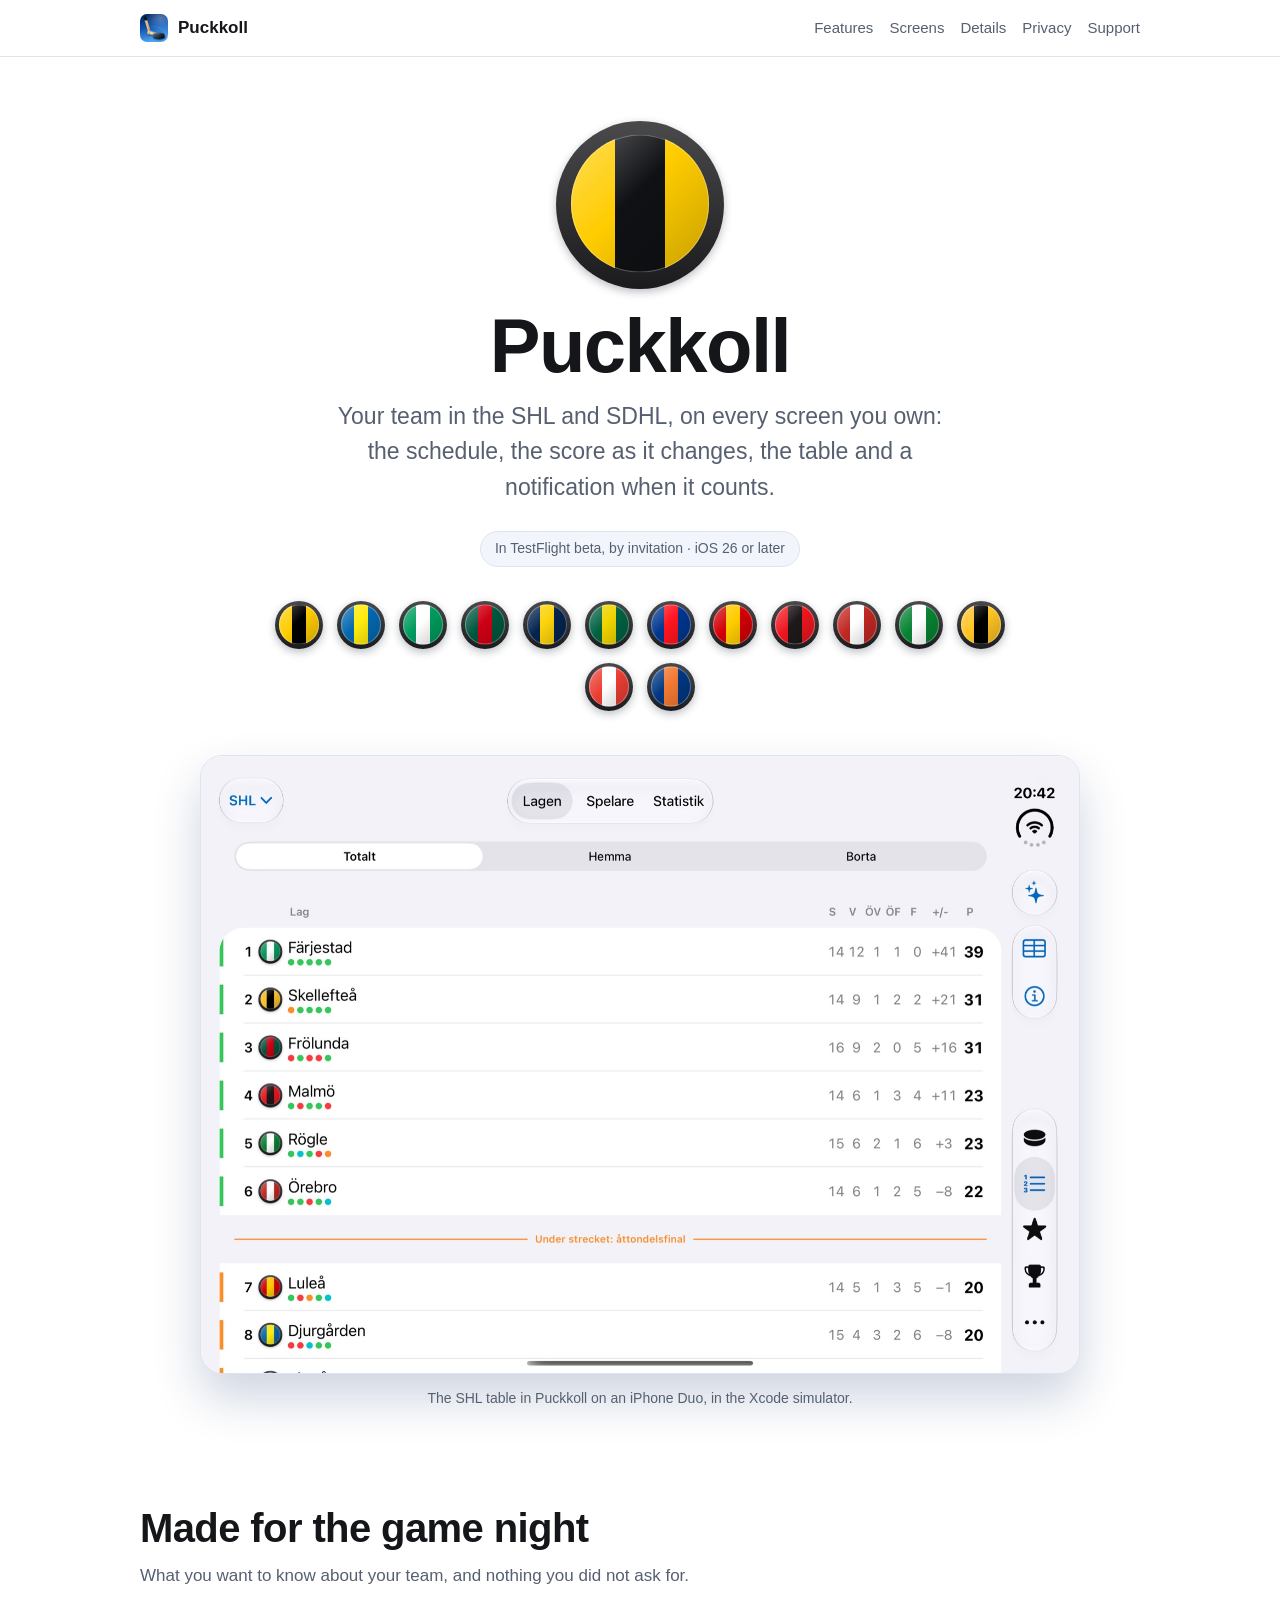
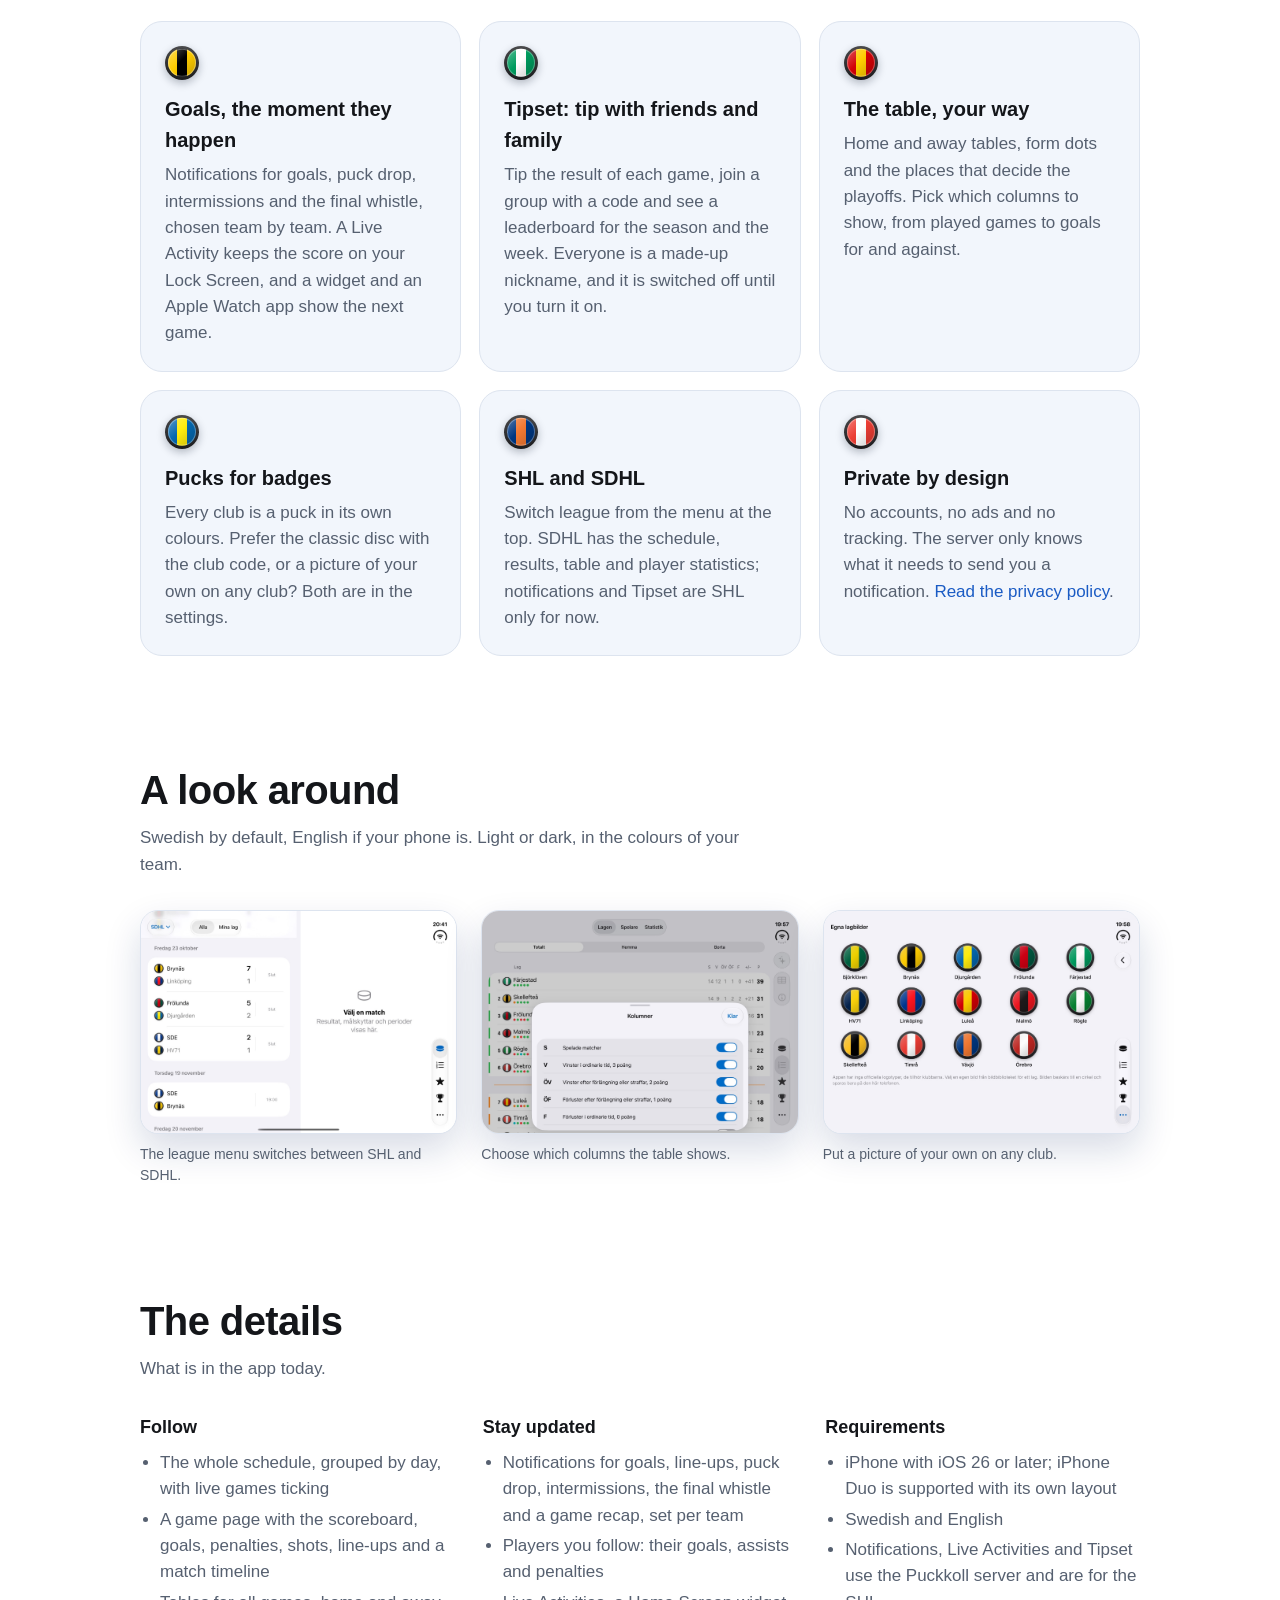
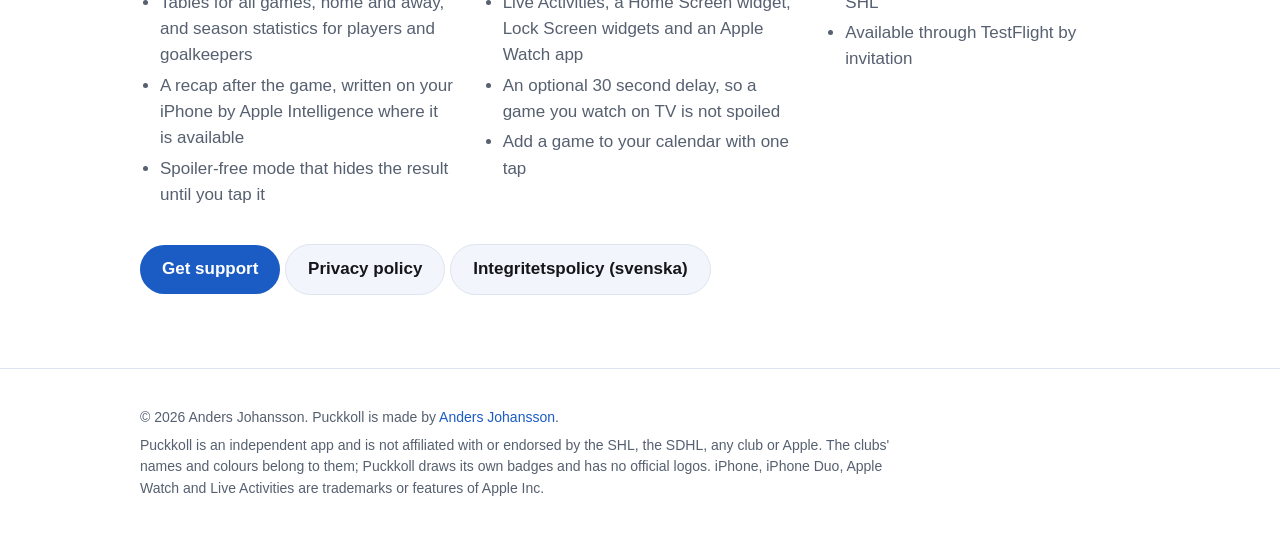
==== index.html @ f641938c "Puckkoll website: home, privacy policy (English and Swedish) and support" ====
<!doctype html>
<html lang="en">
<head>
  <meta charset="utf-8">
  <meta name="viewport" content="width=device-width, initial-scale=1">
  <title>Puckkoll – follow your hockey team in the SHL and SDHL</title>
  <meta name="description" content="Puckkoll is an iPhone app for following SHL and SDHL hockey: schedule, live scores, tables, goal notifications, Live Activities, an Apple Watch app and Tipset to tip with friends. No accounts, no ads, no tracking.">
  <meta name="theme-color" content="#2b6fd0">
  <link rel="icon" type="image/png" href="assets/favicon.png">
  <link rel="apple-touch-icon" href="assets/apple-touch-icon.png">
  <meta property="og:title" content="Puckkoll">
  <meta property="og:description" content="Follow your hockey team in the SHL and SDHL: goals, tables and Tipset for iPhone. No accounts, no tracking.">
  <meta property="og:type" content="website">
  <meta property="og:url" content="https://idrewn.github.io/puckkoll-site/">
  <meta property="og:image" content="https://idrewn.github.io/puckkoll-site/assets/og.jpg">
  <link rel="stylesheet" href="style.css">
</head>
<body>
<header class="site-header">
  <div class="wrap">
    <a class="brand" href="./"><img src="assets/favicon.png" alt="" width="28" height="28">Puckkoll</a>
    <nav aria-label="Main"><a href="#features">Features</a><a href="#screens">Screens</a><a href="#details">Details</a><a href="privacy.html">Privacy</a><a href="support.html">Support</a></nav>
  </div>
</header>

<main>
  <div class="wrap hero">
    <div class="mark" aria-hidden="true"><span class="puck"></span></div>
    <h1>Puckkoll</h1>
    <p class="lead">Your team in the SHL and SDHL, on every screen you own: the schedule, the score as it changes, the table and a notification when it counts.</p>
    <span class="badge">In TestFlight beta, by invitation &middot; iOS 26 or later</span>
    <div class="clubs" aria-label="The fourteen SHL clubs, drawn as pucks in their colours">
      <span class="puck" style="--a:#FFCC00;--b:#000000" title="Brynäs"></span>
      <span class="puck" style="--a:#0568AF;--b:#FFEC0D" title="Djurgården"></span>
      <span class="puck" style="--a:#009B5E;--b:#FFFFFF" title="Färjestad"></span>
      <span class="puck" style="--a:#00573F;--b:#CE0014" title="Frölunda"></span>
      <span class="puck" style="--a:#04244F;--b:#FCD30B" title="HV71"></span>
      <span class="puck" style="--a:#006241;--b:#F0D300" title="IF Björklöven"></span>
      <span class="puck" style="--a:#003690;--b:#FF151F" title="Linköping"></span>
      <span class="puck" style="--a:#D20106;--b:#FFCD00" title="Luleå"></span>
      <span class="puck" style="--a:#EE161F;--b:#1E191A" title="Malmö"></span>
      <span class="puck" style="--a:#C12823;--b:#FFFFFF" title="Örebro"></span>
      <span class="puck" style="--a:#088332;--b:#FFFFFF" title="Rögle"></span>
      <span class="puck" style="--a:#FFC323;--b:#000000" title="Skellefteå"></span>
      <span class="puck" style="--a:#EC3E34;--b:#FFFFFF" title="Timrå"></span>
      <span class="puck" style="--a:#003781;--b:#F37932" title="Växjö"></span>
    </div>
    <div class="showcase">
      <figure class="wide" style="margin:0"><img src="assets/screen-shl-table.jpg" alt="Puckkoll's SHL table on an iPhone Duo: fourteen clubs as pucks in their colours, with played games, wins, goal difference and points" width="1600" height="1125"></figure>
    </div>
    <p class="caption">The SHL table in Puckkoll on an iPhone Duo, in the Xcode simulator.</p>
  </div>

  <section id="features">
    <div class="wrap">
      <h2>Made for the game night</h2>
      <p class="sub">What you want to know about your team, and nothing you did not ask for.</p>
      <div class="grid">
        <div class="card"><span class="puck" style="--a:#FFCC00;--b:#000000" aria-hidden="true"></span><h3>Goals, the moment they happen</h3>
          <p>Notifications for goals, puck drop, intermissions and the final whistle, chosen team by team. A Live Activity keeps the score on your Lock Screen, and a widget and an Apple Watch app show the next game.</p></div>
        <div class="card"><span class="puck" style="--a:#009B5E;--b:#FFFFFF" aria-hidden="true"></span><h3>Tipset: tip with friends and family</h3>
          <p>Tip the result of each game, join a group with a code and see a leaderboard for the season and the week. Everyone is a made-up nickname, and it is switched off until you turn it on.</p></div>
        <div class="card"><span class="puck" style="--a:#D20106;--b:#FFCD00" aria-hidden="true"></span><h3>The table, your way</h3>
          <p>Home and away tables, form dots and the places that decide the playoffs. Pick which columns to show, from played games to goals for and against.</p></div>
        <div class="card"><span class="puck" style="--a:#0568AF;--b:#FFEC0D" aria-hidden="true"></span><h3>Pucks for badges</h3>
          <p>Every club is a puck in its own colours. Prefer the classic disc with the club code, or a picture of your own on any club? Both are in the settings.</p></div>
        <div class="card"><span class="puck" style="--a:#003781;--b:#F37932" aria-hidden="true"></span><h3>SHL and SDHL</h3>
          <p>Switch league from the menu at the top. SDHL has the schedule, results, table and player statistics; notifications and Tipset are SHL only for now.</p></div>
        <div class="card"><span class="puck" style="--a:#EC3E34;--b:#FFFFFF" aria-hidden="true"></span><h3>Private by design</h3>
          <p>No accounts, no ads and no tracking. The server only knows what it needs to send you a notification. <a href="privacy.html">Read the privacy policy</a>.</p></div>
      </div>
    </div>
  </section>

  <section id="screens">
    <div class="wrap">
      <h2>A look around</h2>
      <p class="sub">Swedish by default, English if your phone is. Light or dark, in the colours of your team.</p>
      <div class="pair">
        <figure><img src="assets/screen-sdhl-matches.jpg" alt="The SDHL schedule in Puckkoll: results and the next game, with a league menu in the top corner" loading="lazy" width="1600" height="1125"><figcaption>The league menu switches between SHL and SDHL.</figcaption></figure>
        <figure><img src="assets/screen-columns.jpg" alt="A sheet for choosing the table's columns, over the SHL table" loading="lazy" width="1600" height="1125"><figcaption>Choose which columns the table shows.</figcaption></figure>
        <figure><img src="assets/screen-badges.jpg" alt="A grid of the fourteen SHL clubs as pucks, where a picture of your own can be chosen for each" loading="lazy" width="1600" height="1125"><figcaption>Put a picture of your own on any club.</figcaption></figure>
      </div>
    </div>
  </section>

  <section id="details">
    <div class="wrap">
      <h2>The details</h2>
      <p class="sub">What is in the app today.</p>
      <div class="facts">
        <div>
          <h3>Follow</h3>
          <ul>
            <li>The whole schedule, grouped by day, with live games ticking</li>
            <li>A game page with the scoreboard, goals, penalties, shots, line-ups and a match timeline</li>
            <li>Tables for all games, home and away, and season statistics for players and goalkeepers</li>
            <li>A recap after the game, written on your iPhone by Apple Intelligence where it is available</li>
            <li>Spoiler-free mode that hides the result until you tap it</li>
          </ul>
        </div>
        <div>
          <h3>Stay updated</h3>
          <ul>
            <li>Notifications for goals, line-ups, puck drop, intermissions, the final whistle and a game recap, set per team</li>
            <li>Players you follow: their goals, assists and penalties</li>
            <li>Live Activities, a Home Screen widget, Lock Screen widgets and an Apple Watch app</li>
            <li>An optional 30 second delay, so a game you watch on TV is not spoiled</li>
            <li>Add a game to your calendar with one tap</li>
          </ul>
        </div>
        <div>
          <h3>Requirements</h3>
          <ul>
            <li>iPhone with iOS 26 or later; iPhone Duo is supported with its own layout</li>
            <li>Swedish and English</li>
            <li>Notifications, Live Activities and Tipset use the Puckkoll server and are for the SHL</li>
            <li>Available through TestFlight by invitation</li>
          </ul>
        </div>
      </div>
      <p style="margin-top:32px;">
        <a class="button" href="support.html">Get support</a>
        <a class="button secondary" href="privacy.html">Privacy policy</a>
        <a class="button secondary" href="integritet.html">Integritetspolicy (svenska)</a>
      </p>
    </div>
  </section>
</main>

<footer>
  <div class="wrap">
    <p>&copy; 2026 Anders Johansson. Puckkoll is made by <a href="https://github.com/iDrewn">Anders Johansson</a>.</p>
    <p>Puckkoll is an independent app and is not affiliated with or endorsed by the SHL, the SDHL, any club or Apple. The clubs' names and colours belong to them; Puckkoll draws its own badges and has no official logos. iPhone, iPhone Duo, Apple Watch and Live Activities are trademarks or features of Apple Inc.</p>
  </div>
</footer>
</body>
</html>
---- style.css ----
:root {
  --bg: #ffffff;
  --surface: #f2f6fc;
  --text: #14161a;
  --muted: #566070;
  --line: #dde4ef;
  --ink: #1a5bc4;      /* blue for text and links, 6.2:1 on white */
  --ink-fill: #2b6fd0; /* the app icon's blue, for shapes */
  --on-ink: #ffffff;
  --radius: 22px;
  --maxw: 1040px;
}
@media (prefers-color-scheme: dark) {
  :root {
    --bg: #0b0f16;
    --surface: #131a26;
    --text: #f2f5fa;
    --muted: #a3adbd;
    --line: #232d3d;
    --ink: #8db9ff;
    --ink-fill: #2b6fd0;
    --on-ink: #071226;
  }
}
* { box-sizing: border-box; }
html { -webkit-text-size-adjust: 100%; scroll-behavior: smooth; }
@media (prefers-reduced-motion: reduce) { html { scroll-behavior: auto; } }
body { margin: 0; background: var(--bg); color: var(--text);
  font: 17px/1.55 -apple-system, BlinkMacSystemFont, "SF Pro Text", "Segoe UI", Roboto, Helvetica, Arial, sans-serif; }
a { color: var(--ink); text-decoration: none; }
a:hover { text-decoration: underline; }
a:focus-visible, summary:focus-visible { outline: 3px solid var(--ink); outline-offset: 3px; border-radius: 6px; }
img { max-width: 100%; height: auto; display: block; }
.wrap { max-width: var(--maxw); margin: 0 auto; padding: 0 20px; }

/* Header */
.site-header { position: sticky; top: 0; z-index: 10; background: color-mix(in srgb, var(--bg) 85%, transparent);
  backdrop-filter: saturate(180%) blur(20px); -webkit-backdrop-filter: saturate(180%) blur(20px); border-bottom: 1px solid var(--line); }
.site-header .wrap { display: flex; align-items: center; justify-content: space-between; flex-wrap: wrap; gap: 2px 16px; min-height: 56px; padding-top: 8px; padding-bottom: 8px; }
.brand { display: flex; align-items: center; gap: 10px; font-weight: 700; color: var(--text); }
.brand img { width: 28px; height: 28px; border-radius: 7px; }
nav a { margin-right: 16px; color: var(--muted); font-size: 15px; white-space: nowrap; }
nav a:last-child { margin-right: 0; }
nav a:hover { color: var(--text); text-decoration: none; }

/* A puck: a dark body, the club's colours as three stripes on its face, a little gloss. The same look as the badges in the app. */
.puck { --a: var(--ink-fill); --b: #fff; position: relative; display: block; width: 56px; height: 56px; border-radius: 50%;
  background: linear-gradient(180deg, #4a4a4c, #1b1b1d); box-shadow: 0 3px 8px rgba(10, 20, 40, .28); flex: none; }
.puck::before { content: ""; position: absolute; inset: 9%; border-radius: 50%; transform: translateY(-1%);
  background: linear-gradient(90deg, var(--a) 0 32%, var(--b) 32% 68%, var(--a) 68%); }
.puck::after { content: ""; position: absolute; inset: 9%; border-radius: 50%; transform: translateY(-1%);
  background: linear-gradient(135deg, rgba(255,255,255,.34), rgba(255,255,255,0) 45%, rgba(0,0,0,.22)); box-shadow: inset 0 0 0 1px rgba(255,255,255,.3); }

/* Hero: the puck slides in like it was passed, unless the visitor prefers reduced motion */
.hero { padding: 64px 0 40px; text-align: center; }
.hero .mark { width: min(168px, 44vw); height: auto; margin: 0 auto 18px; }
.hero .mark .puck { width: 100%; height: auto; aspect-ratio: 1; --a: #ffcc00; --b: #101114; animation: pass 1.1s .15s cubic-bezier(.2,.8,.2,1) both; }
@keyframes pass { from { transform: translateX(-80px) rotate(-180deg); opacity: 0; } to { transform: none; opacity: 1; } }
@media (prefers-reduced-motion: reduce) { .hero .mark .puck { animation: none; } }
.hero h1 { font: 700 clamp(44px, 9vw, 76px)/1.02 ui-rounded, "SF Pro Rounded", -apple-system, BlinkMacSystemFont, "Segoe UI", sans-serif; letter-spacing: -0.02em; margin: 0 0 14px; }
.hero p.lead { font-size: clamp(19px, 3vw, 23px); color: var(--muted); max-width: 640px; margin: 0 auto 26px; }
.badge { display: inline-block; padding: 6px 14px; border-radius: 999px; background: var(--surface); border: 1px solid var(--line); font-size: 14px; color: var(--muted); }
.showcase { margin-top: 44px; display: flex; gap: 24px; justify-content: center; align-items: flex-end; flex-wrap: wrap; }
.showcase .wide { width: min(880px, 100%); }
.showcase img { border-radius: 22px; border: 1px solid var(--line); box-shadow: 0 24px 48px rgba(10, 40, 100, .2); background: #fff; }
.caption { color: var(--muted); font-size: 14px; margin: 14px auto 0; }

/* The league's clubs, as pucks */
.clubs { display: flex; flex-wrap: wrap; gap: 14px; justify-content: center; margin: 34px auto 0; max-width: 760px; }
.clubs .puck { width: 48px; height: 48px; }

/* Sections */
section { padding: 56px 0; }
section h2 { font-size: clamp(28px, 5vw, 40px); line-height: 1.12; letter-spacing: -0.015em; margin: 0 0 12px; }
section .sub { color: var(--muted); max-width: 640px; margin: 0 0 32px; }
.grid { display: grid; gap: 18px; grid-template-columns: repeat(auto-fit, minmax(280px, 1fr)); }
.card { background: var(--surface); border: 1px solid var(--line); border-radius: var(--radius); padding: 24px; }
.card h3 { margin: 14px 0 6px; font-size: 20px; }
.card p { margin: 0; color: var(--muted); }
/* Each card carries a club's colours on a small puck, so the page is drawn with the app's own pieces */
.card .puck { width: 34px; height: 34px; }

.steps { display: grid; gap: 18px; grid-template-columns: repeat(auto-fit, minmax(240px, 1fr)); list-style: none; padding: 0; margin: 0; counter-reset: step; }
.steps li { counter-increment: step; background: var(--surface); border: 1px solid var(--line); border-radius: var(--radius); padding: 22px 24px; }
.steps li::before { content: counter(step); display: grid; place-items: center; width: 32px; height: 32px; border-radius: 50%; background: var(--ink); color: var(--on-ink); font-weight: 700; margin-bottom: 10px; }
.steps strong { display: block; font-size: 19px; margin-bottom: 4px; }
.steps span { color: var(--muted); }

.pair { display: grid; gap: 24px; grid-template-columns: repeat(auto-fit, minmax(300px, 1fr)); margin-top: 8px; }
.pair figure { margin: 0; }
.pair img { border-radius: 18px; border: 1px solid var(--line); box-shadow: 0 16px 36px rgba(10, 40, 100, .16); background: #fff; }
.pair figcaption { color: var(--muted); font-size: 14px; margin-top: 10px; }

.facts { display: grid; gap: 28px; grid-template-columns: repeat(auto-fit, minmax(280px, 1fr)); }
.facts h3 { margin: 0 0 8px; font-size: 18px; }
.facts ul { margin: 0; padding-left: 20px; color: var(--muted); }
.facts li { margin: 4px 0; }

/* Text pages */
.prose { max-width: 720px; padding: 48px 0 72px; }
.prose h1 { font-size: clamp(32px, 6vw, 46px); line-height: 1.1; margin: 0 0 8px; letter-spacing: -0.02em; }
.prose h2 { font-size: 24px; margin: 36px 0 8px; }
.prose .meta { color: var(--muted); margin-bottom: 28px; }
.prose ul { padding-left: 22px; }
.prose table { width: 100%; border-collapse: collapse; margin: 12px 0; font-size: 15px; }
.prose th, .prose td { text-align: left; vertical-align: top; padding: 8px 10px; border-top: 1px solid var(--line); }
.prose th { color: var(--muted); font-weight: 600; border-top: 0; }
.prose details { background: var(--surface); border: 1px solid var(--line); border-radius: 14px; padding: 14px 18px; margin: 12px 0; }
.prose summary { cursor: pointer; font-weight: 600; }
.prose details p { margin: 10px 0 0; color: var(--muted); }
code { background: var(--surface); border: 1px solid var(--line); border-radius: 6px; padding: 1px 6px; font-size: .92em; }

.button { display: inline-block; padding: 11px 22px; border-radius: 999px; background: var(--ink); color: var(--on-ink); font-weight: 600; }
.button:hover { text-decoration: none; filter: brightness(1.08); }
.button.secondary { background: var(--surface); color: var(--text); border: 1px solid var(--line); }

footer { border-top: 1px solid var(--line); padding: 32px 0 48px; color: var(--muted); font-size: 14px; }
footer p { margin: 6px 0; max-width: 760px; }
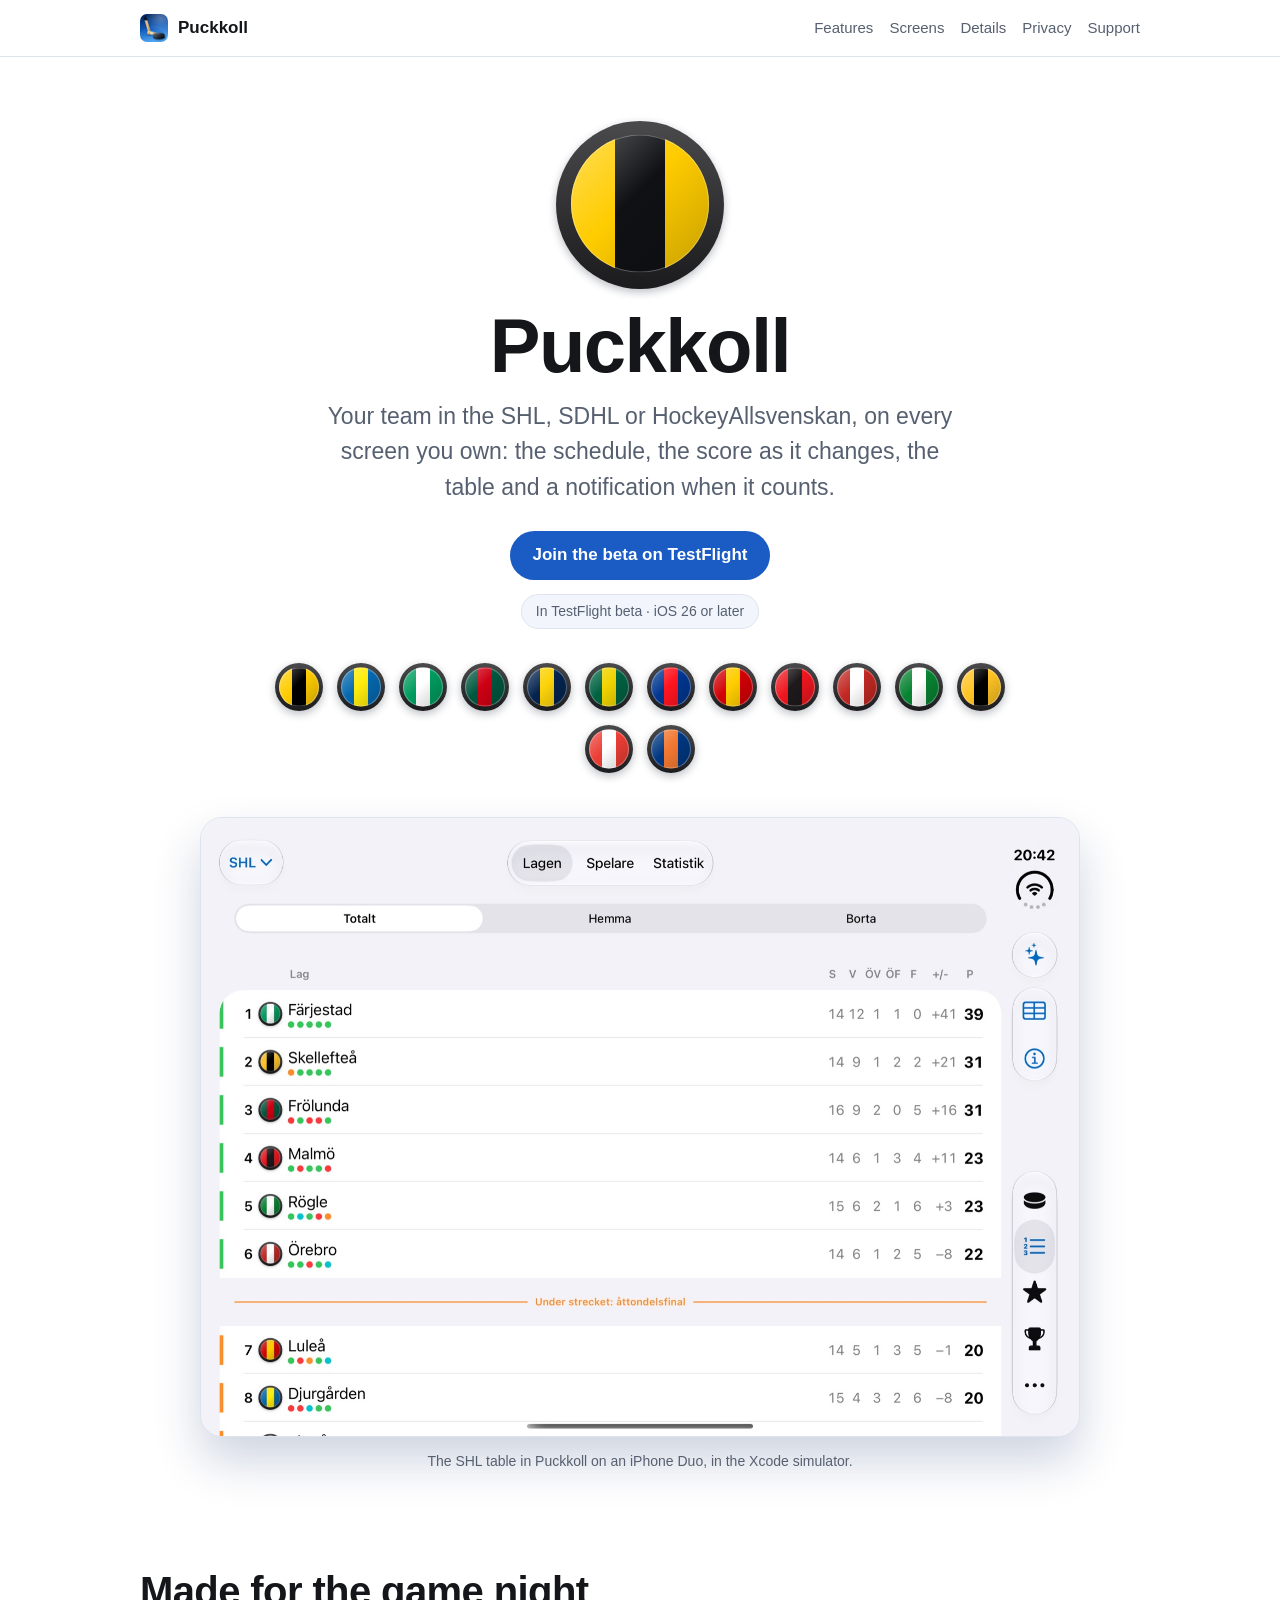
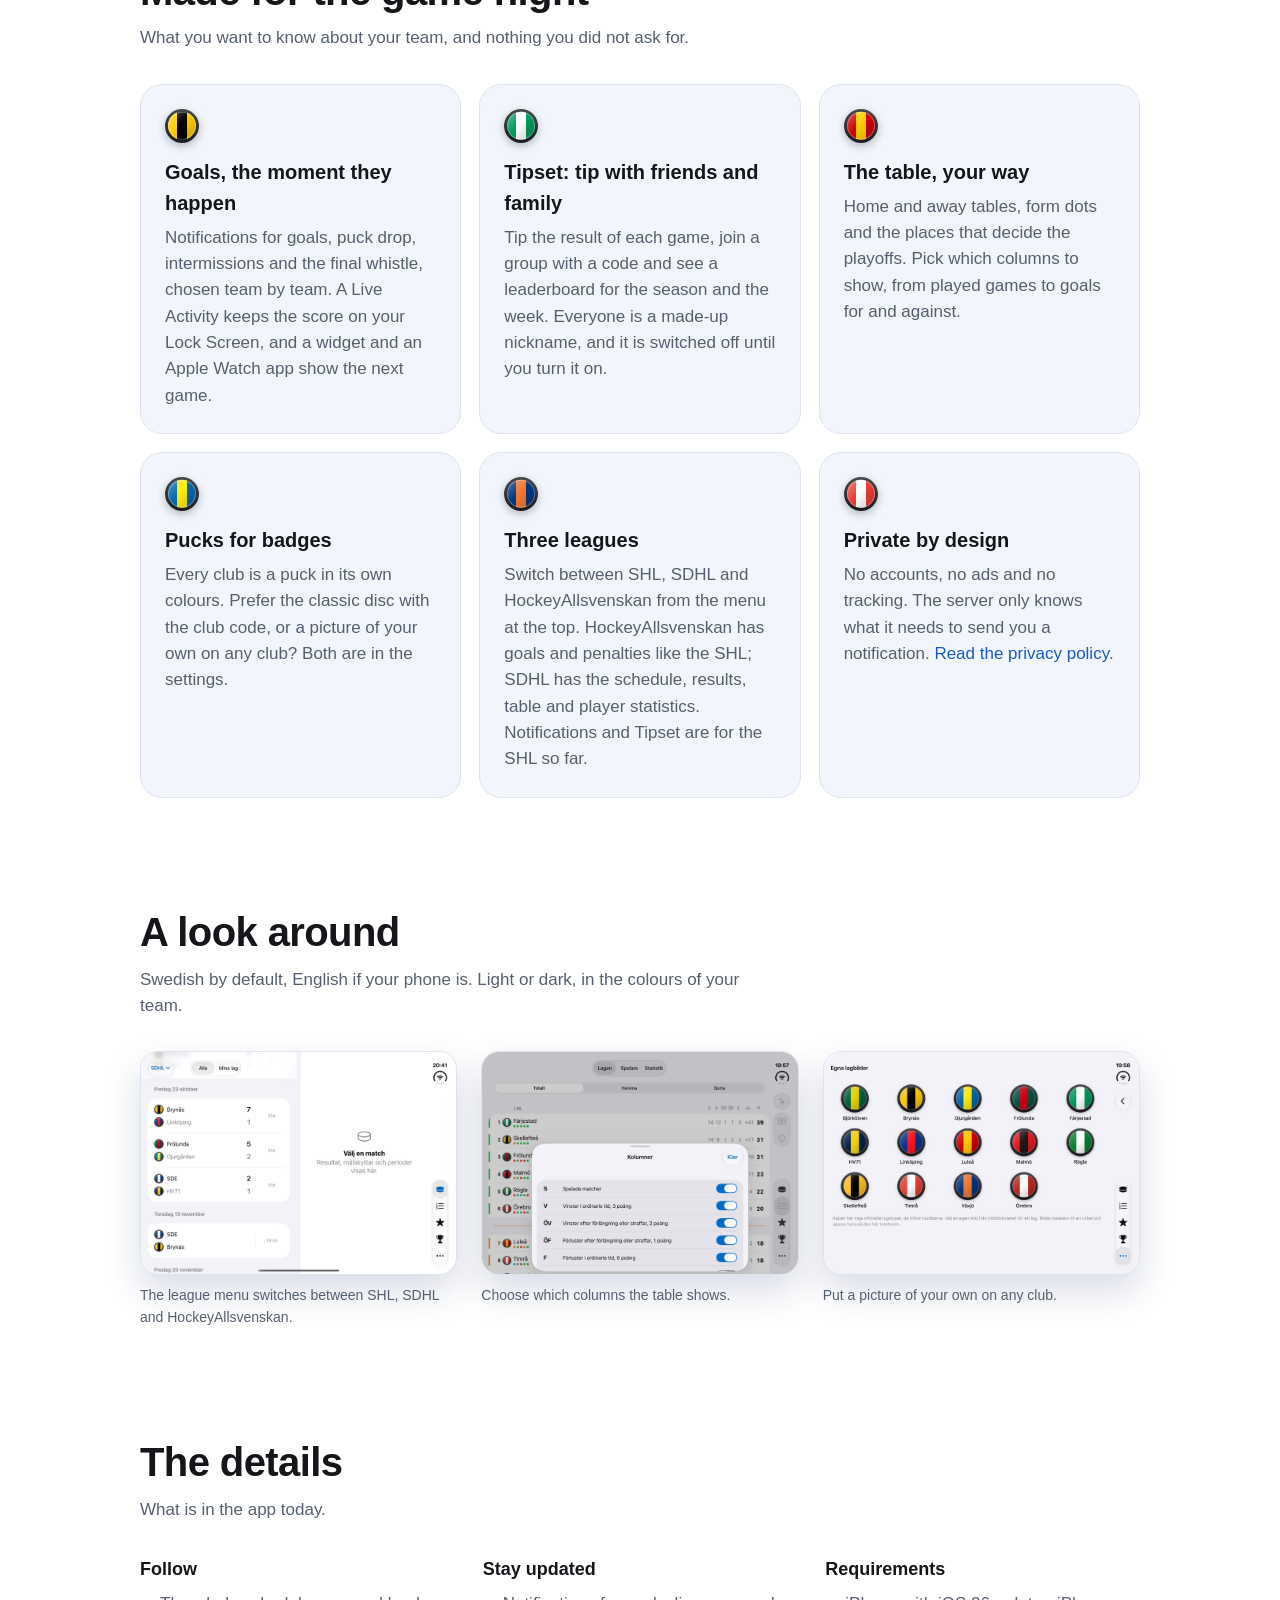
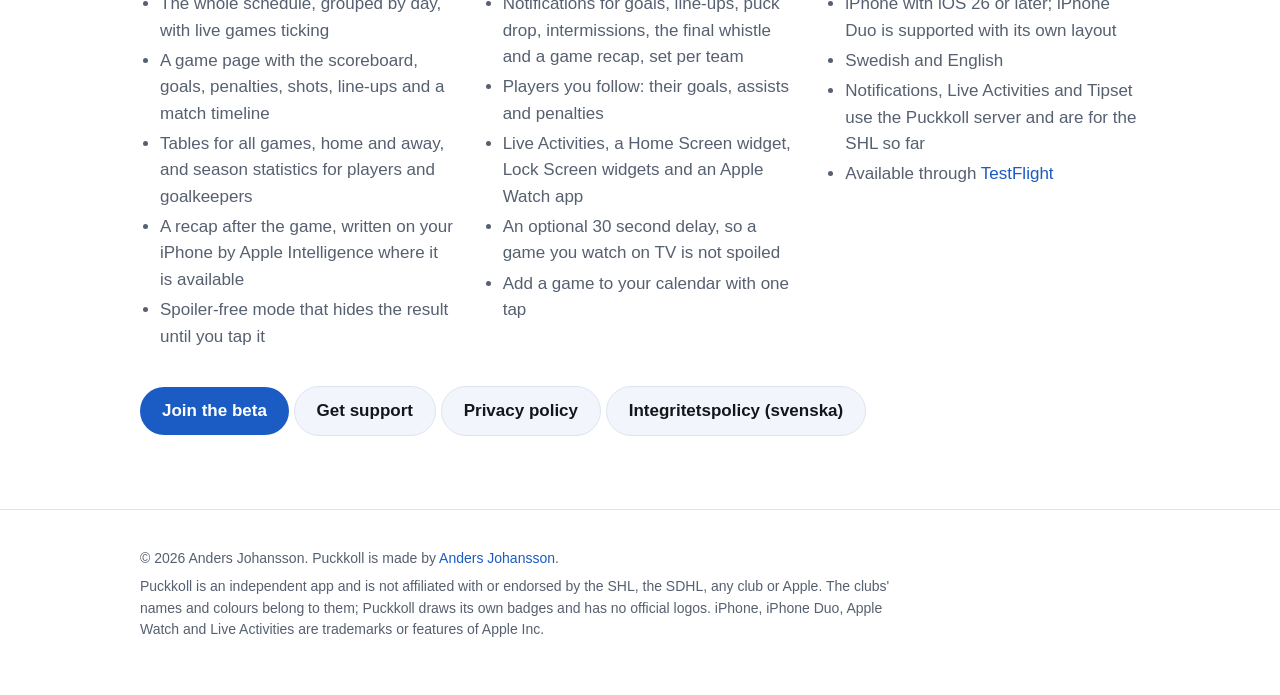
==== commit 49533ca1: "Site: TestFlight link and HockeyAllsvenskan" ====
--- a/index.html
+++ b/index.html
@@ -3,13 +3,13 @@
 <head>
   <meta charset="utf-8">
   <meta name="viewport" content="width=device-width, initial-scale=1">
-  <title>Puckkoll – follow your hockey team in the SHL and SDHL</title>
-  <meta name="description" content="Puckkoll is an iPhone app for following SHL and SDHL hockey: schedule, live scores, tables, goal notifications, Live Activities, an Apple Watch app and Tipset to tip with friends. No accounts, no ads, no tracking.">
+  <title>Puckkoll – follow your hockey team in the SHL, SDHL and HockeyAllsvenskan</title>
+  <meta name="description" content="Puckkoll is an iPhone app for following SHL, SDHL and HockeyAllsvenskan hockey: schedule, live scores, tables, goal notifications, Live Activities, an Apple Watch app and Tipset to tip with friends. No accounts, no ads, no tracking.">
   <meta name="theme-color" content="#2b6fd0">
   <link rel="icon" type="image/png" href="assets/favicon.png">
   <link rel="apple-touch-icon" href="assets/apple-touch-icon.png">
   <meta property="og:title" content="Puckkoll">
-  <meta property="og:description" content="Follow your hockey team in the SHL and SDHL: goals, tables and Tipset for iPhone. No accounts, no tracking.">
+  <meta property="og:description" content="Follow your hockey team in the SHL, SDHL and HockeyAllsvenskan: goals, tables and Tipset for iPhone. No accounts, no tracking.">
   <meta property="og:type" content="website">
   <meta property="og:url" content="https://idrewn.github.io/puckkoll-site/">
   <meta property="og:image" content="https://idrewn.github.io/puckkoll-site/assets/og.jpg">
@@ -27,8 +27,9 @@
   <div class="wrap hero">
     <div class="mark" aria-hidden="true"><span class="puck"></span></div>
     <h1>Puckkoll</h1>
-    <p class="lead">Your team in the SHL and SDHL, on every screen you own: the schedule, the score as it changes, the table and a notification when it counts.</p>
-    <span class="badge">In TestFlight beta, by invitation &middot; iOS 26 or later</span>
+    <p class="lead">Your team in the SHL, SDHL or HockeyAllsvenskan, on every screen you own: the schedule, the score as it changes, the table and a notification when it counts.</p>
+    <p style="margin:0 0 14px;"><a class="button" href="https://testflight.apple.com/join/mNUufdGk" rel="noopener">Join the beta on TestFlight</a></p>
+    <span class="badge">In TestFlight beta &middot; iOS 26 or later</span>
     <div class="clubs" aria-label="The fourteen SHL clubs, drawn as pucks in their colours">
       <span class="puck" style="--a:#FFCC00;--b:#000000" title="Brynäs"></span>
       <span class="puck" style="--a:#0568AF;--b:#FFEC0D" title="Djurgården"></span>
@@ -64,8 +65,8 @@
           <p>Home and away tables, form dots and the places that decide the playoffs. Pick which columns to show, from played games to goals for and against.</p></div>
         <div class="card"><span class="puck" style="--a:#0568AF;--b:#FFEC0D" aria-hidden="true"></span><h3>Pucks for badges</h3>
           <p>Every club is a puck in its own colours. Prefer the classic disc with the club code, or a picture of your own on any club? Both are in the settings.</p></div>
-        <div class="card"><span class="puck" style="--a:#003781;--b:#F37932" aria-hidden="true"></span><h3>SHL and SDHL</h3>
-          <p>Switch league from the menu at the top. SDHL has the schedule, results, table and player statistics; notifications and Tipset are SHL only for now.</p></div>
+        <div class="card"><span class="puck" style="--a:#003781;--b:#F37932" aria-hidden="true"></span><h3>Three leagues</h3>
+          <p>Switch between SHL, SDHL and HockeyAllsvenskan from the menu at the top. HockeyAllsvenskan has goals and penalties like the SHL; SDHL has the schedule, results, table and player statistics. Notifications and Tipset are for the SHL so far.</p></div>
         <div class="card"><span class="puck" style="--a:#EC3E34;--b:#FFFFFF" aria-hidden="true"></span><h3>Private by design</h3>
           <p>No accounts, no ads and no tracking. The server only knows what it needs to send you a notification. <a href="privacy.html">Read the privacy policy</a>.</p></div>
       </div>
@@ -77,7 +78,7 @@
       <h2>A look around</h2>
       <p class="sub">Swedish by default, English if your phone is. Light or dark, in the colours of your team.</p>
       <div class="pair">
-        <figure><img src="assets/screen-sdhl-matches.jpg" alt="The SDHL schedule in Puckkoll: results and the next game, with a league menu in the top corner" loading="lazy" width="1600" height="1125"><figcaption>The league menu switches between SHL and SDHL.</figcaption></figure>
+        <figure><img src="assets/screen-sdhl-matches.jpg" alt="The SDHL schedule in Puckkoll: results and the next game, with a league menu in the top corner" loading="lazy" width="1600" height="1125"><figcaption>The league menu switches between SHL, SDHL and HockeyAllsvenskan.</figcaption></figure>
         <figure><img src="assets/screen-columns.jpg" alt="A sheet for choosing the table's columns, over the SHL table" loading="lazy" width="1600" height="1125"><figcaption>Choose which columns the table shows.</figcaption></figure>
         <figure><img src="assets/screen-badges.jpg" alt="A grid of the fourteen SHL clubs as pucks, where a picture of your own can be chosen for each" loading="lazy" width="1600" height="1125"><figcaption>Put a picture of your own on any club.</figcaption></figure>
       </div>
@@ -114,13 +115,14 @@
           <ul>
             <li>iPhone with iOS 26 or later; iPhone Duo is supported with its own layout</li>
             <li>Swedish and English</li>
-            <li>Notifications, Live Activities and Tipset use the Puckkoll server and are for the SHL</li>
-            <li>Available through TestFlight by invitation</li>
+            <li>Notifications, Live Activities and Tipset use the Puckkoll server and are for the SHL so far</li>
+            <li>Available through <a href="https://testflight.apple.com/join/mNUufdGk" rel="noopener">TestFlight</a></li>
           </ul>
         </div>
       </div>
       <p style="margin-top:32px;">
-        <a class="button" href="support.html">Get support</a>
+        <a class="button" href="https://testflight.apple.com/join/mNUufdGk" rel="noopener">Join the beta</a>
+        <a class="button secondary" href="support.html">Get support</a>
         <a class="button secondary" href="privacy.html">Privacy policy</a>
         <a class="button secondary" href="integritet.html">Integritetspolicy (svenska)</a>
       </p>
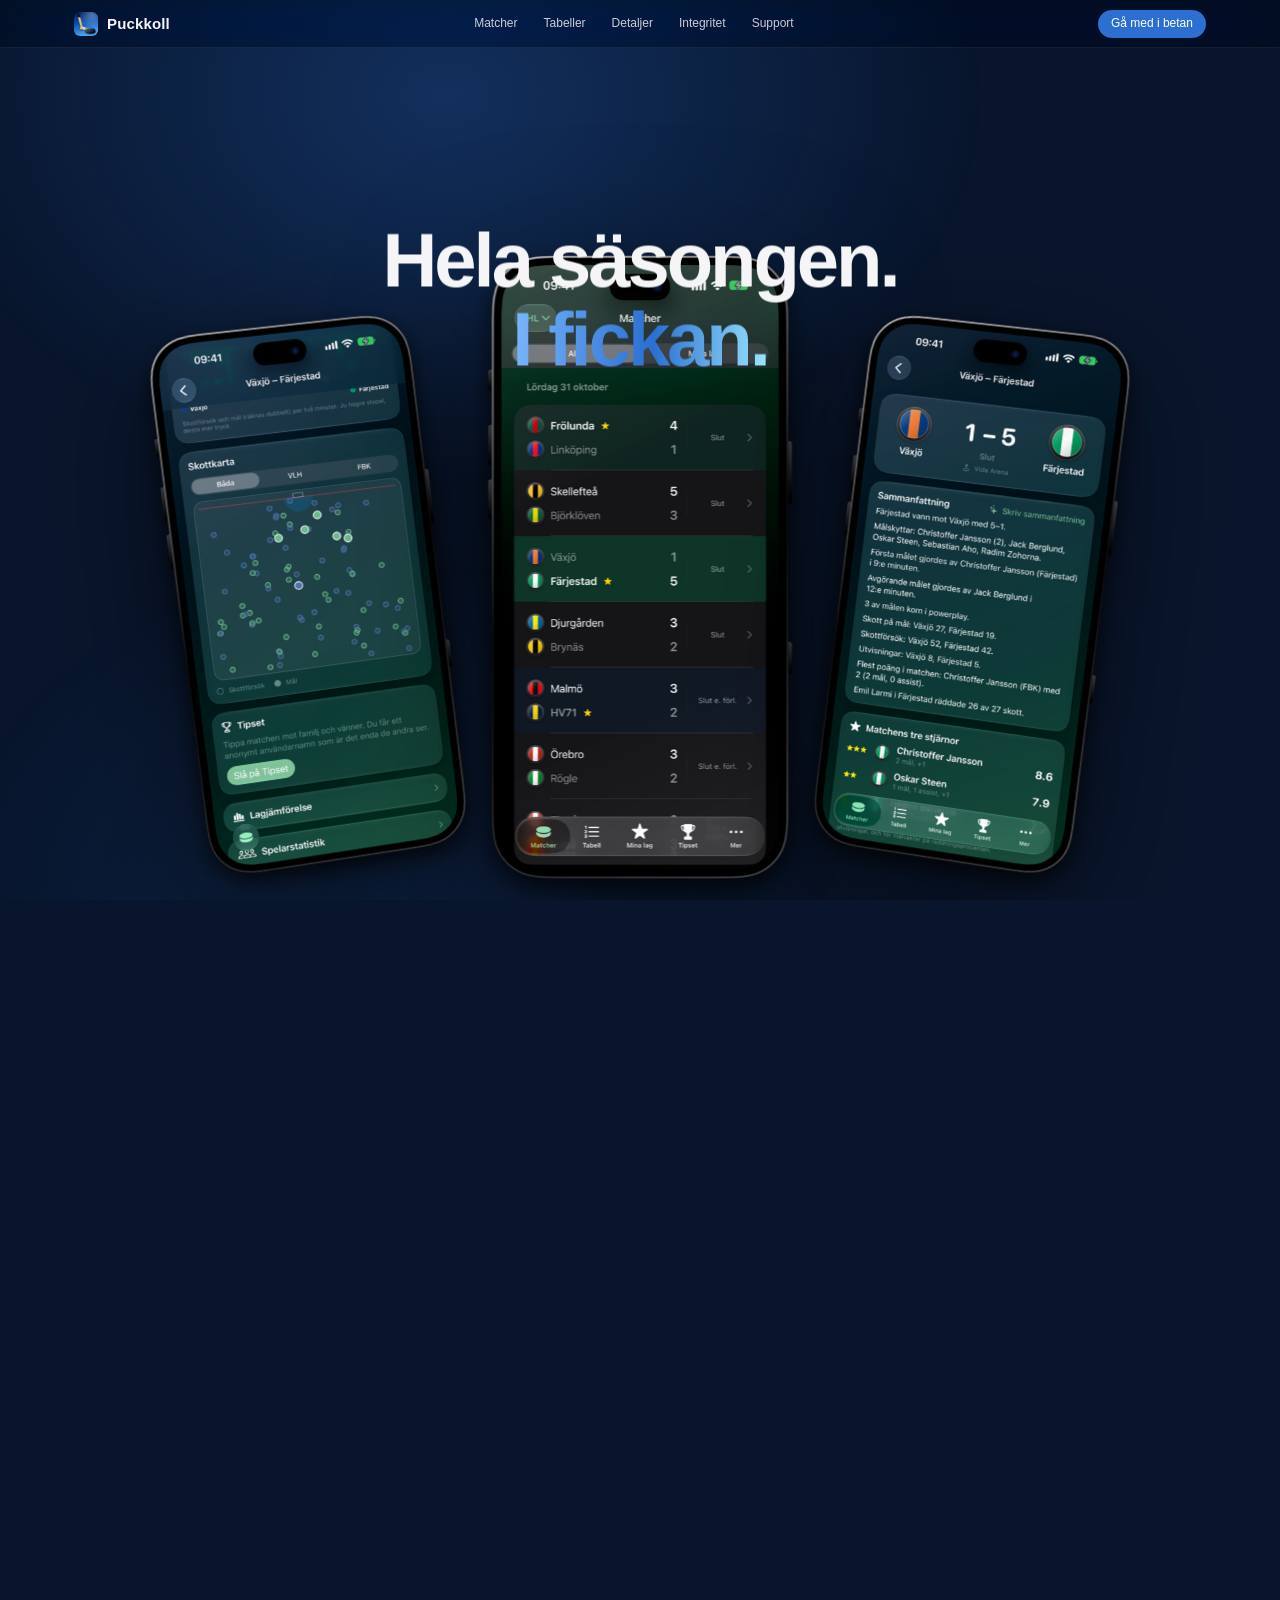
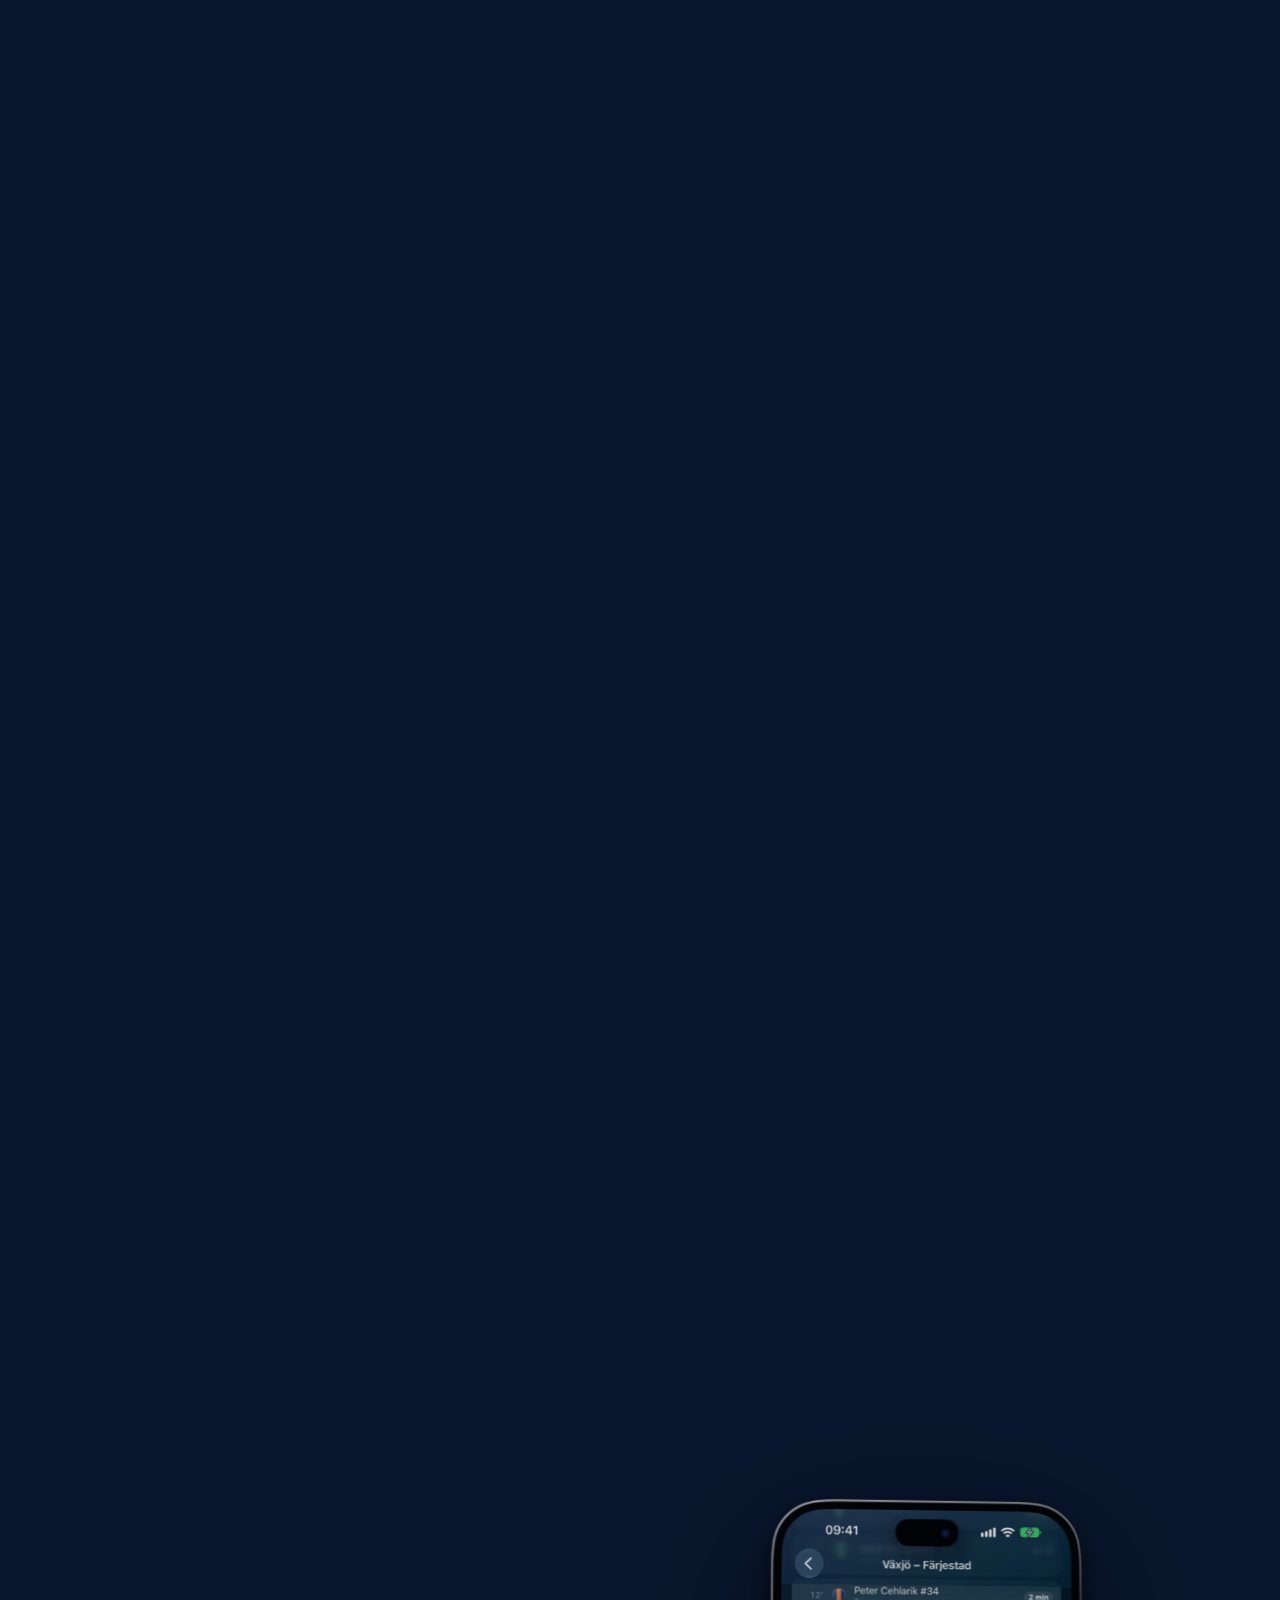
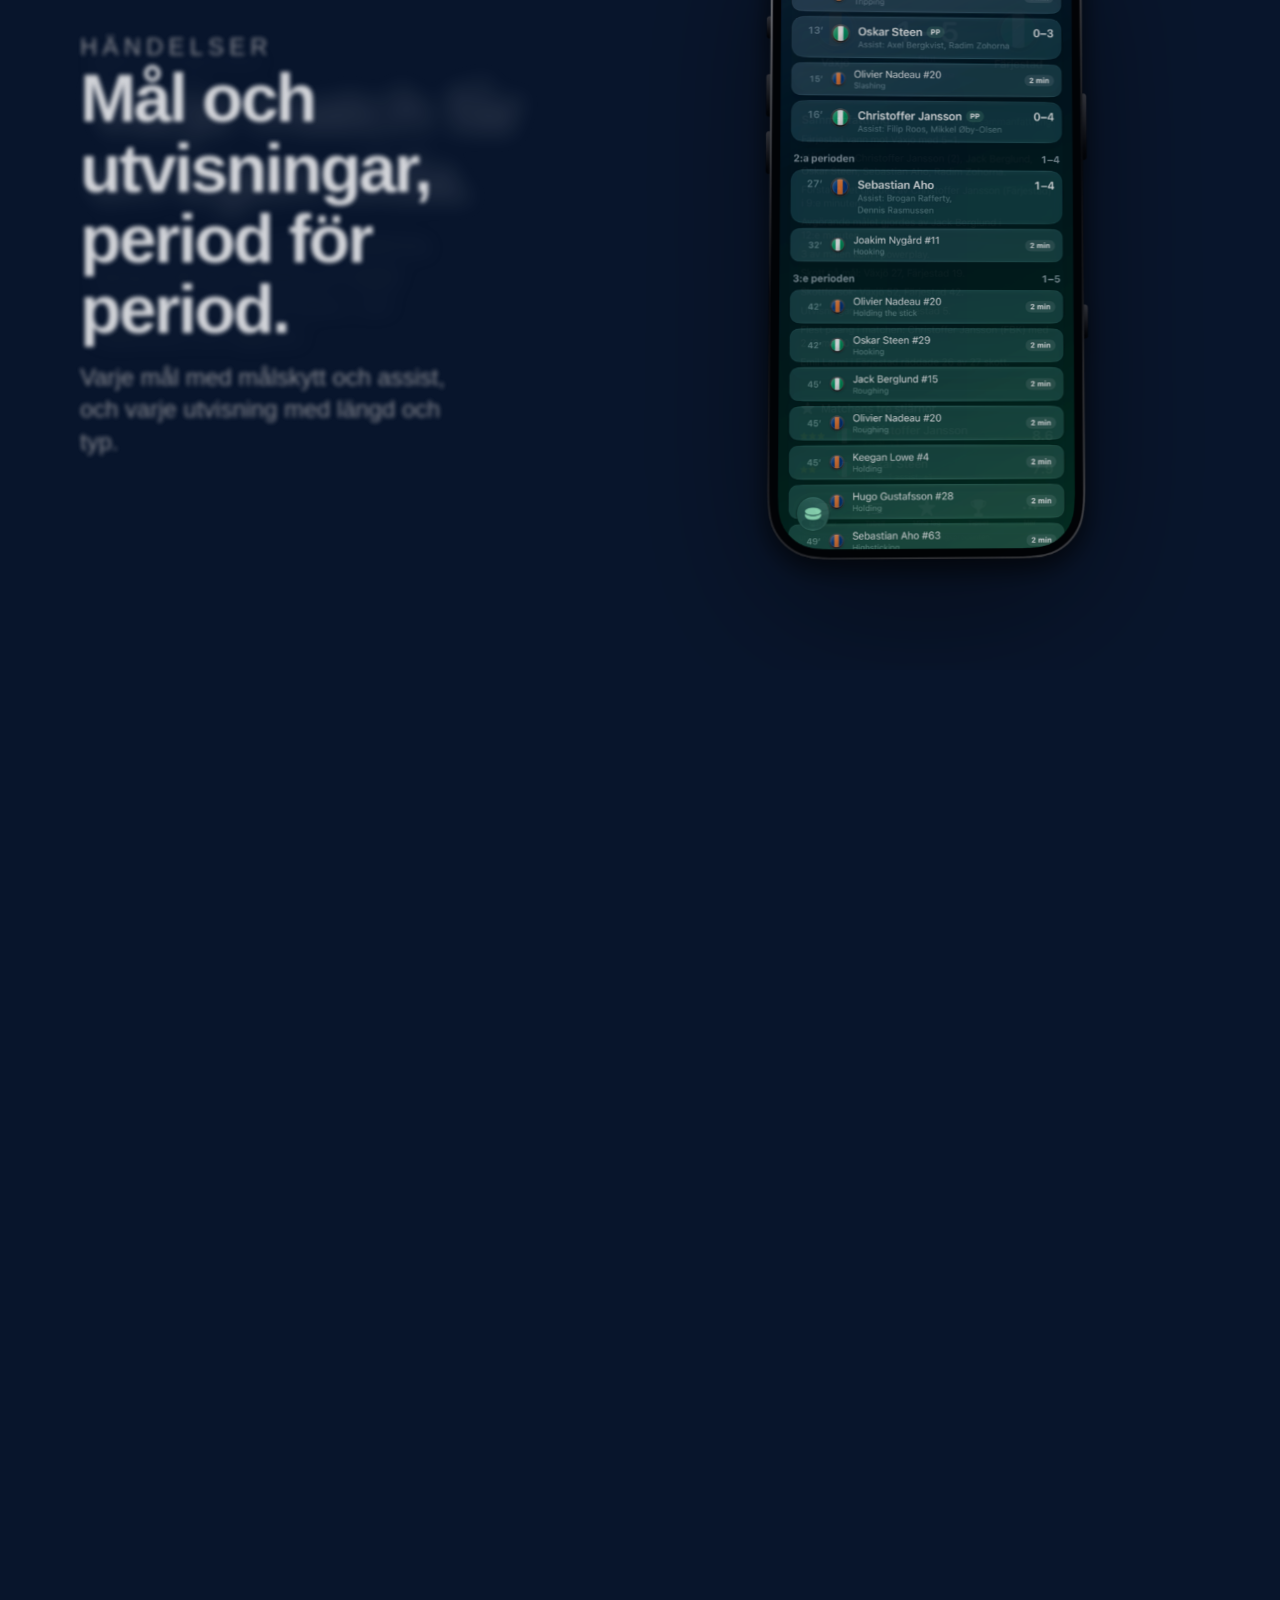
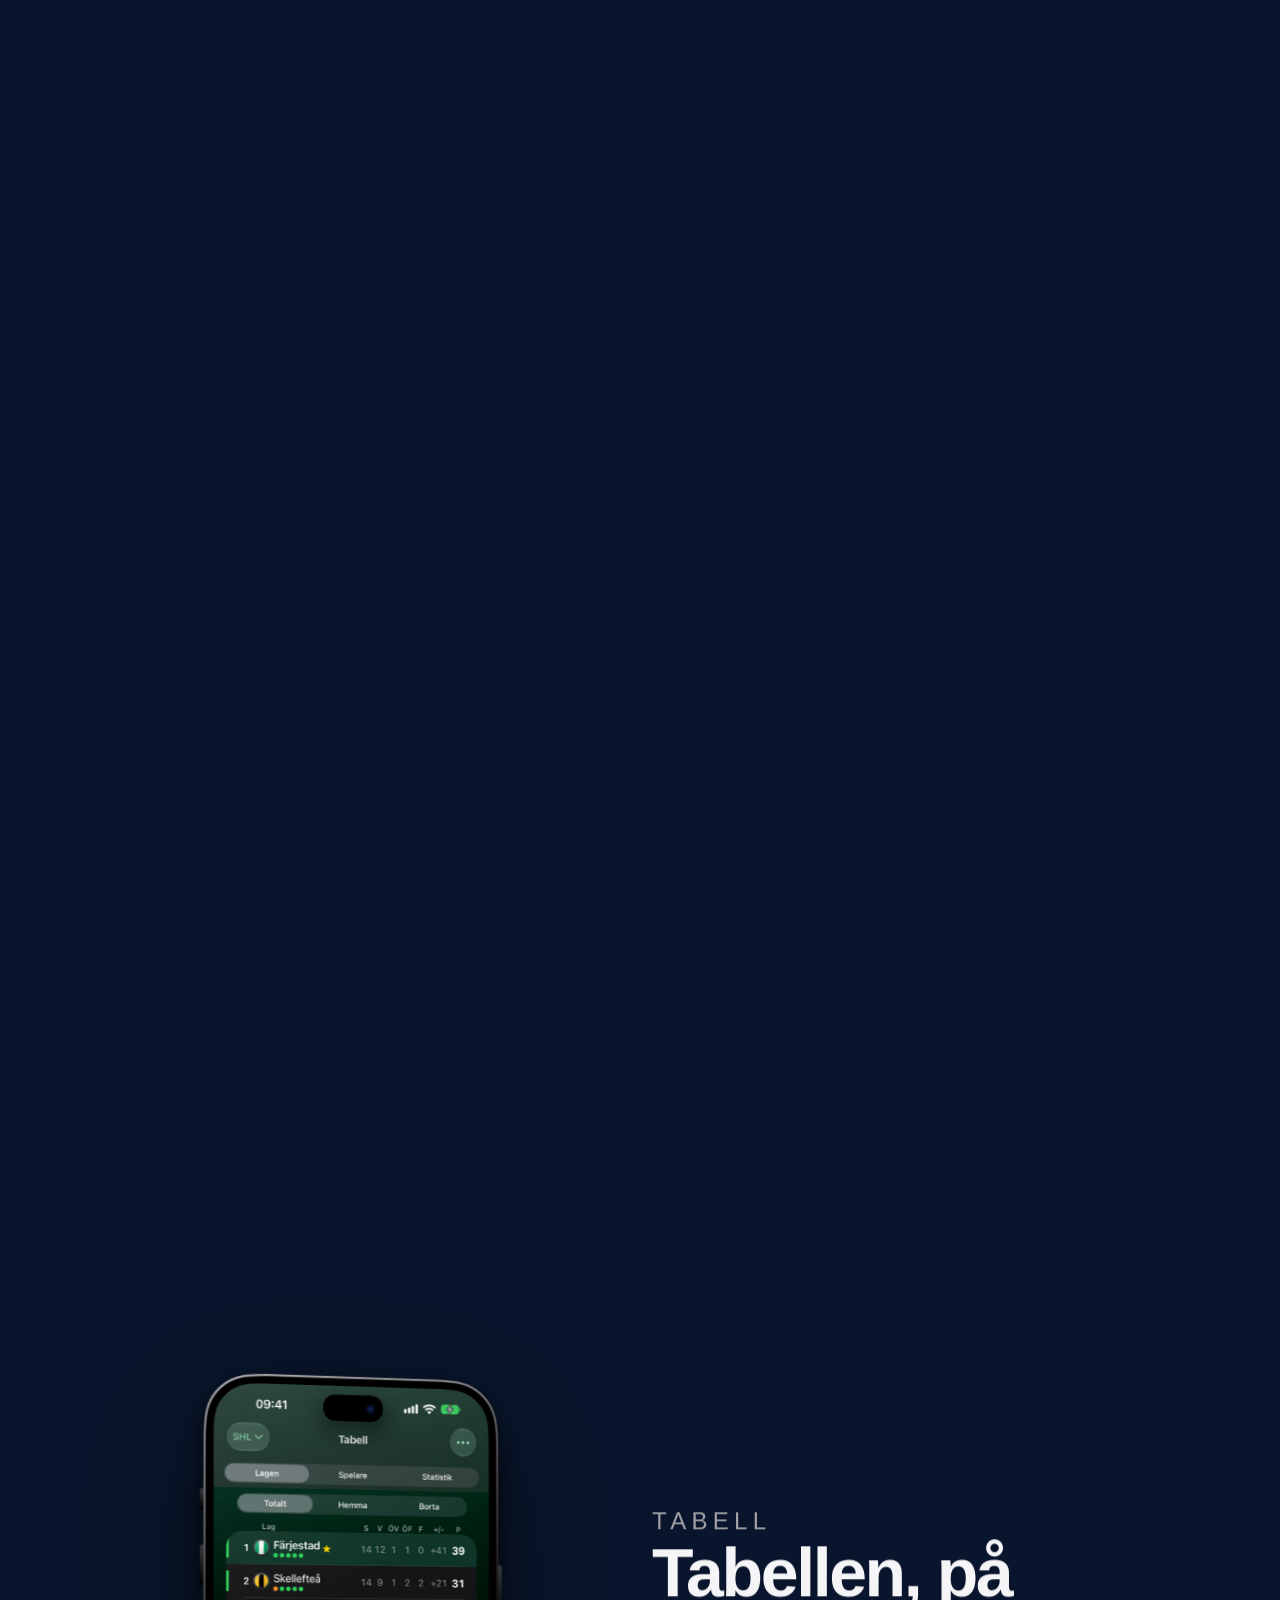
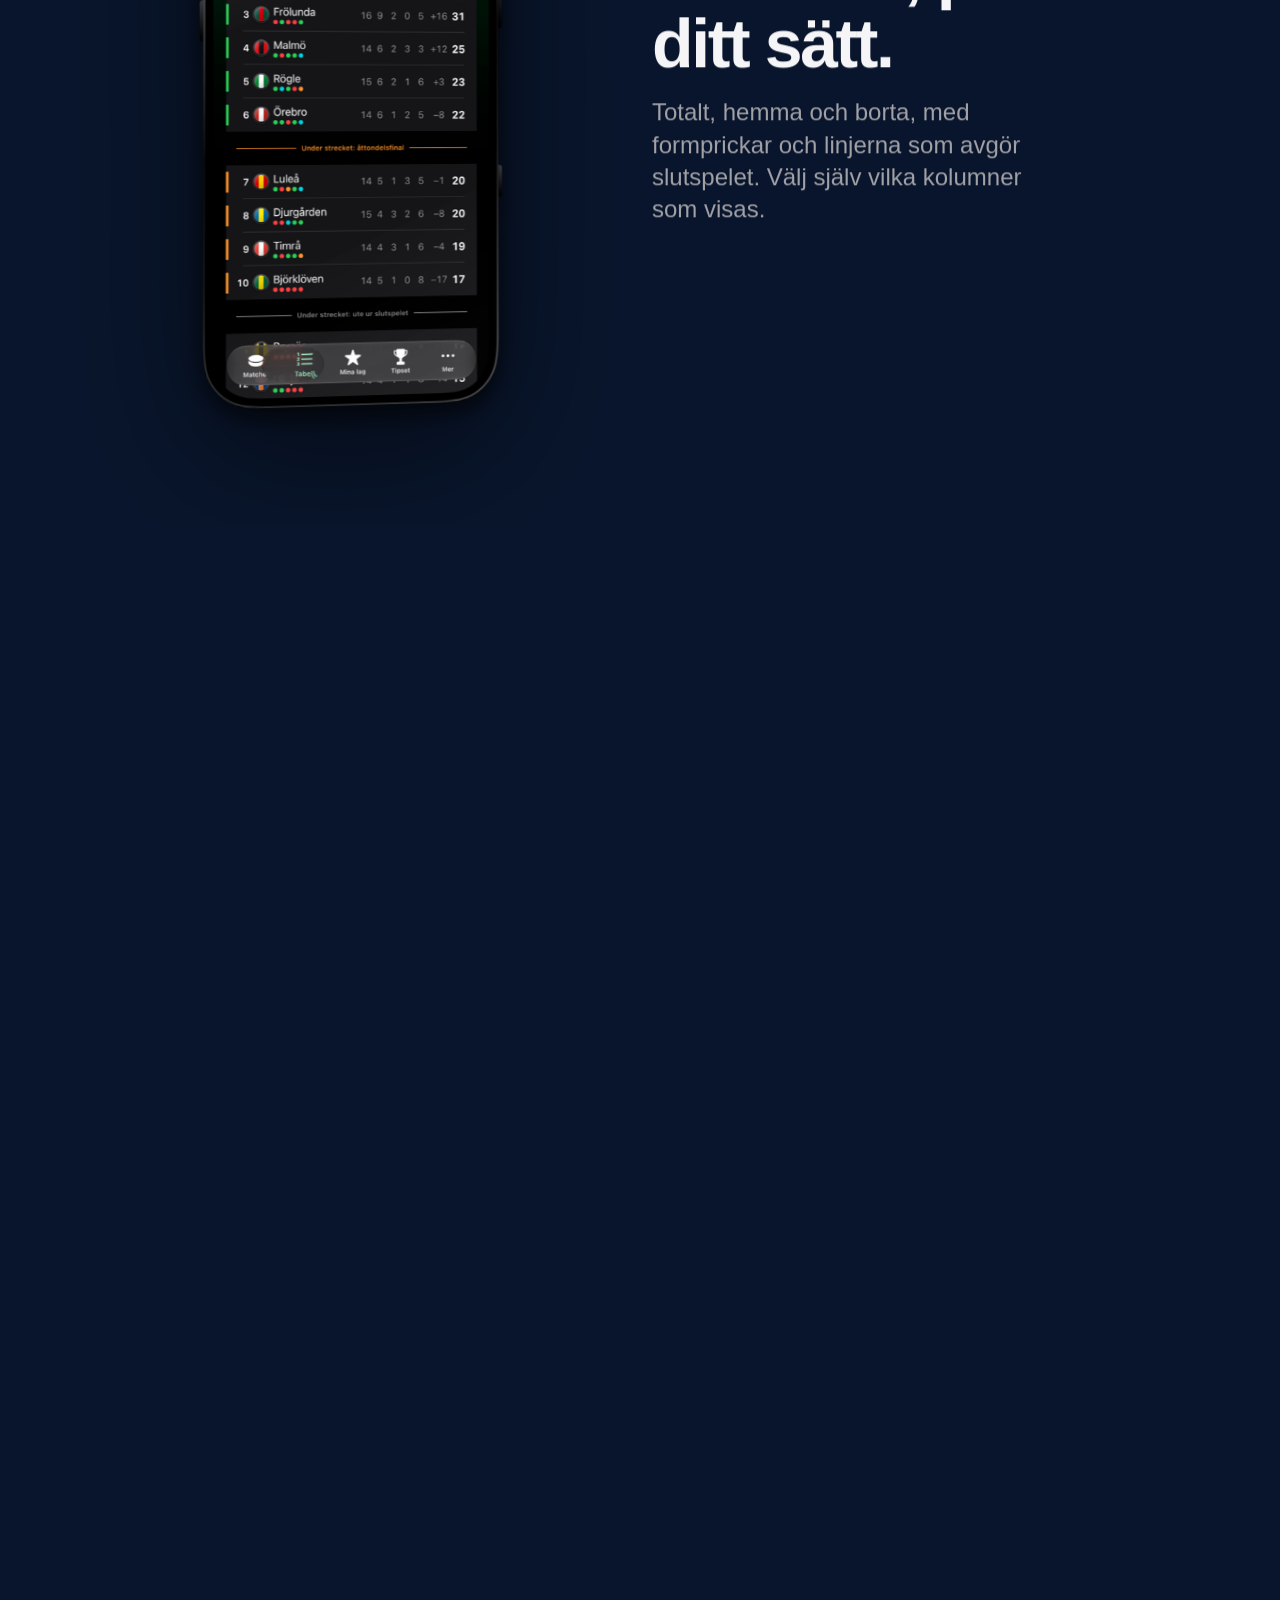
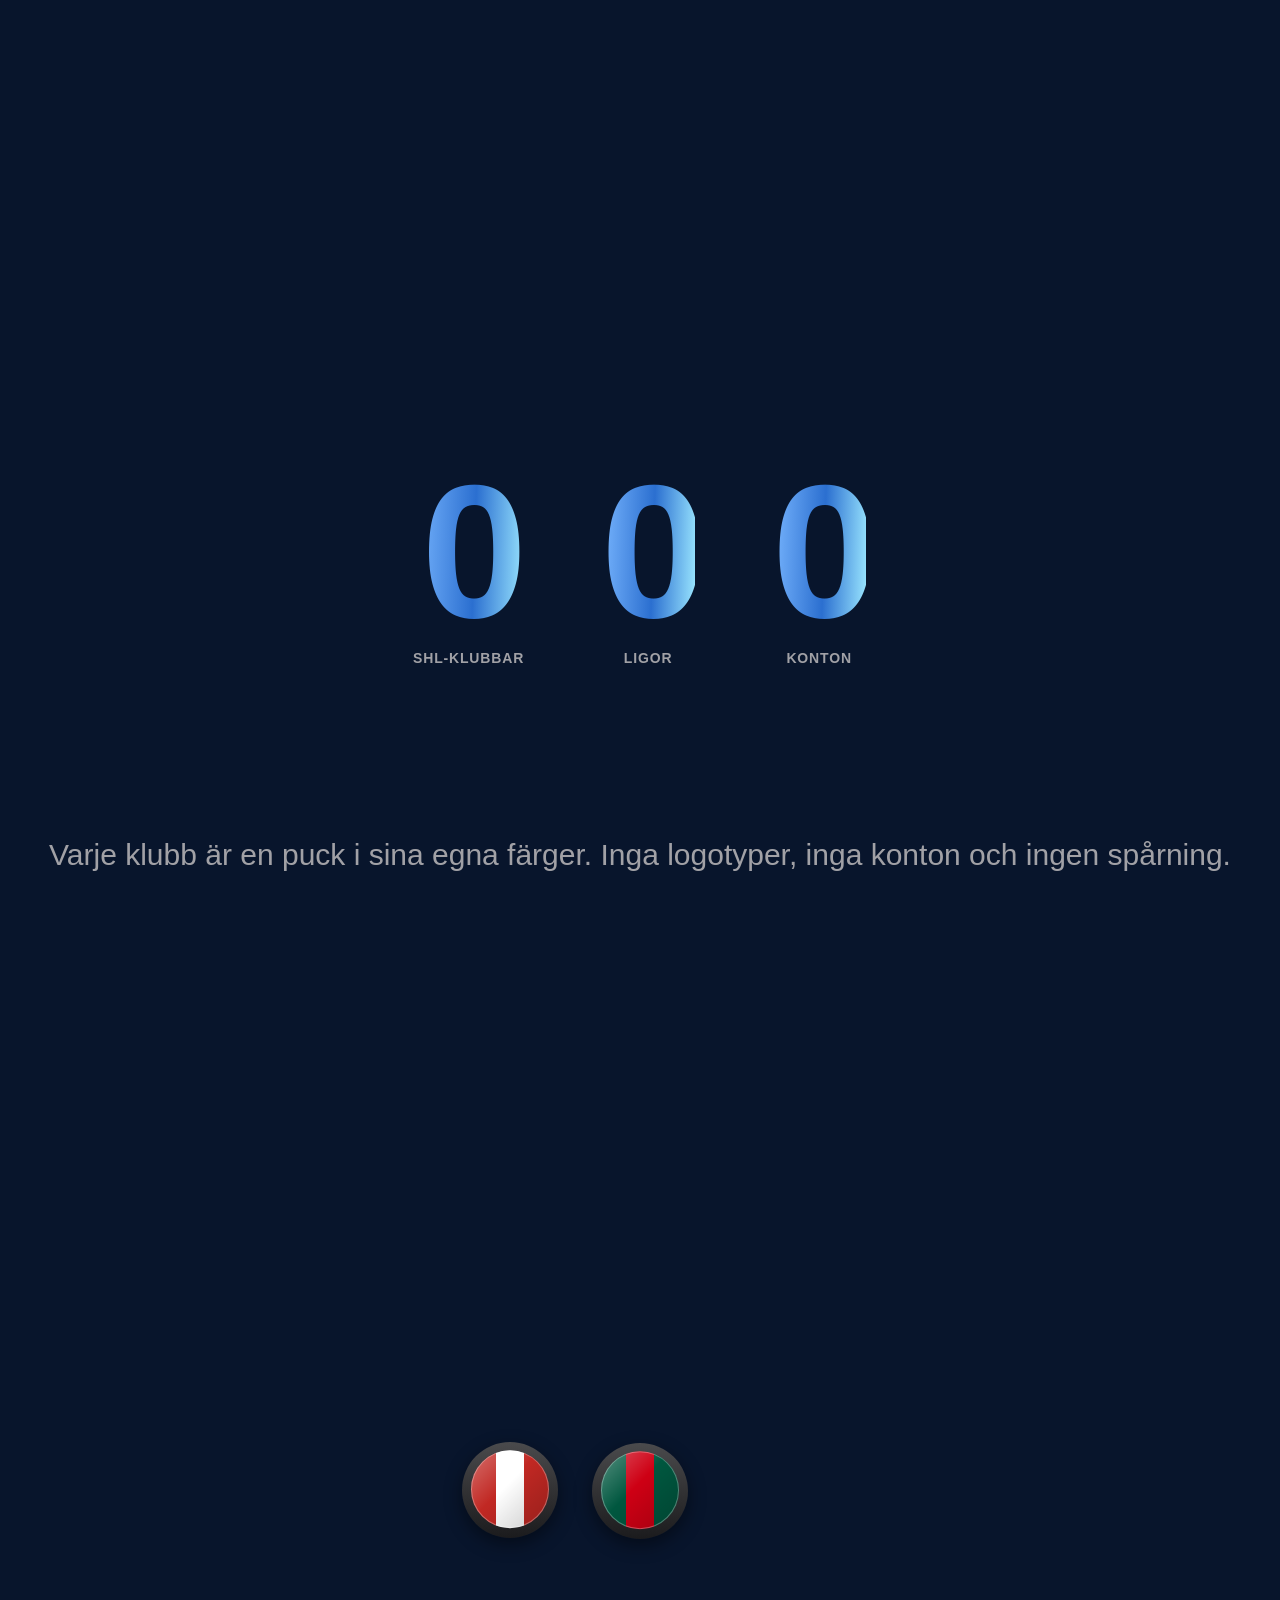
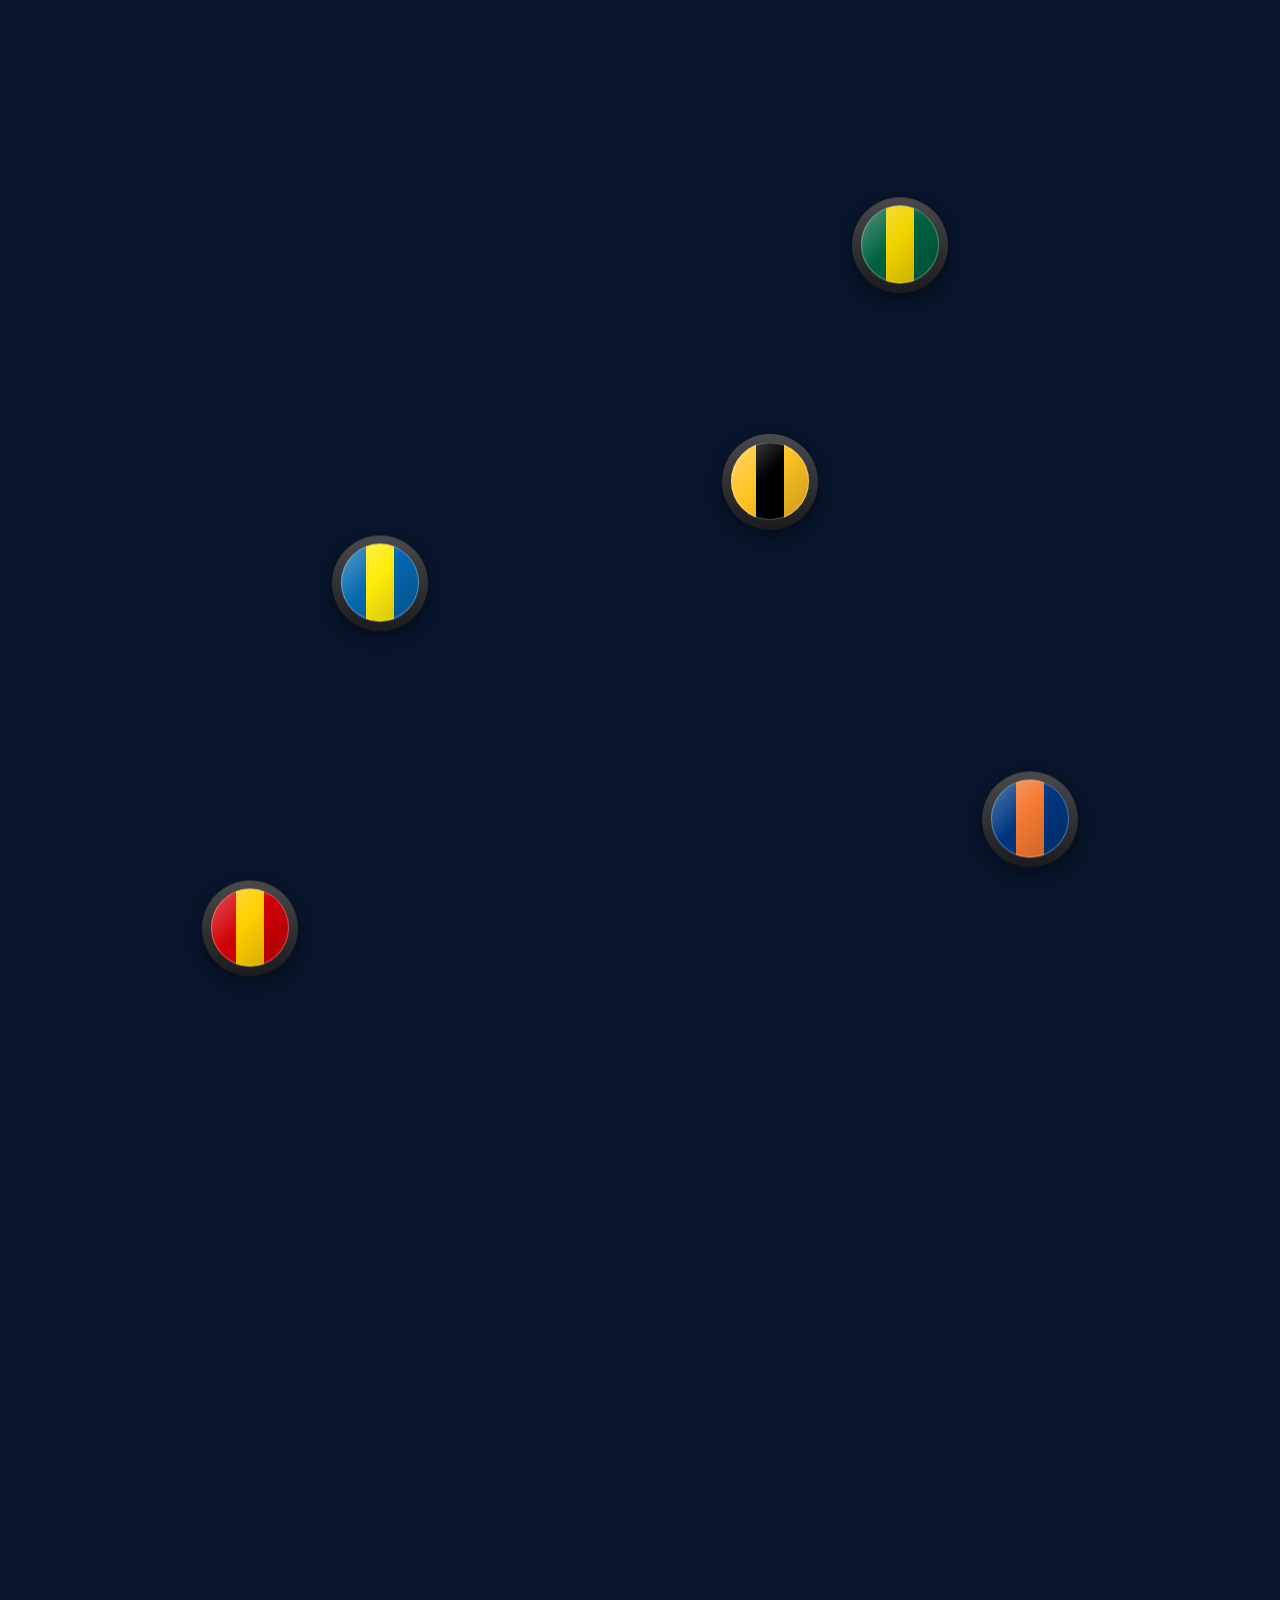
==== commit 2e044bca: "Rebuild in the shared scroll-motion style: pinned stages, continuous colour, Framedevice mockups Co-" ====
--- a/index.html
+++ b/index.html
@@ -1,140 +1,121 @@
 <!doctype html>
-<html lang="en">
+<html lang="sv">
 <head>
   <meta charset="utf-8">
-  <meta name="viewport" content="width=device-width, initial-scale=1">
-  <title>Puckkoll – follow your hockey team in the SHL, SDHL and HockeyAllsvenskan</title>
-  <meta name="description" content="Puckkoll is an iPhone app for following SHL, SDHL and HockeyAllsvenskan hockey: schedule, live scores, tables, goal notifications, Live Activities, an Apple Watch app and Tipset to tip with friends. No accounts, no ads, no tracking.">
-  <meta name="theme-color" content="#2b6fd0">
+  <meta name="viewport" content="width=device-width, initial-scale=1, viewport-fit=cover">
+  <title>Puckkoll – följ ditt hockeylag i SHL, SDHL och HockeyAllsvenskan</title>
+  <meta name="description" content="Puckkoll är en iPhone-app för svensk ishockey: schema, live-resultat, skottkartor, tabeller, målnotiser, Live Activities, en Apple Watch-app och Tipset. Inga konton, ingen reklam, ingen spårning.">
+  <meta name="theme-color" content="#060b17">
   <link rel="icon" type="image/png" href="assets/favicon.png">
   <link rel="apple-touch-icon" href="assets/apple-touch-icon.png">
   <meta property="og:title" content="Puckkoll">
-  <meta property="og:description" content="Follow your hockey team in the SHL, SDHL and HockeyAllsvenskan: goals, tables and Tipset for iPhone. No accounts, no tracking.">
+  <meta property="og:description" content="Följ ditt hockeylag i SHL, SDHL och HockeyAllsvenskan: mål, tabeller, skottkartor och Tipset för iPhone. Inga konton, ingen spårning.">
   <meta property="og:type" content="website">
   <meta property="og:url" content="https://idrewn.github.io/puckkoll-site/">
   <meta property="og:image" content="https://idrewn.github.io/puckkoll-site/assets/og.jpg">
-  <link rel="stylesheet" href="style.css">
+  <link rel="stylesheet" href="motion.css">
+  <link rel="stylesheet" href="theme.css">
 </head>
 <body>
-<header class="site-header">
+<div class="ambient" aria-hidden="true"></div>
+<header class="nav"><div class="wrap">
+  <a class="brand" href="./"><img src="assets/icon.png" alt="" width="24" height="24">Puckkoll</a>
+  <ul><li><a href="#matcher">Matcher</a></li><li><a href="#tabeller">Tabeller</a></li><li><a href="#details">Detaljer</a></li><li><a href="integritet.html">Integritet</a></li><li><a href="support.html">Support</a></li></ul>
+  <a class="buy" href="https://testflight.apple.com/join/mNUufdGk">Gå med i betan</a>
+</div></header>
+<main>
+<section class="stage hero" id="top" style="--n:3.3" data-stage data-bg="#060b17" data-glow="43,111,208">
+  <div class="pin">
+    <div class="hero-copy" data-beat="-1,-0.5,0.2,0.46" data-travel="-110">
+      <p class="eyebrow">SHL · SDHL · HockeyAllsvenskan</p>
+      <h1>Puckkoll.<br><span class="grad">Varje byte. Varje skott.</span></h1>
+      <p class="lead">Ditt lag på iPhone, Apple Watch och låsskärmen. Live-resultat, skottkartor och en notis när det gäller.</p>
+      <div class="cta"><a class="pill fill" href="https://testflight.apple.com/join/mNUufdGk">Gå med i betan</a><a class="pill line" href="#matcher">Se hur det funkar</a></div>
+    </div>
+    <p class="hero-tag" data-beat="0.42,0.62,2,3" data-travel="50">Hela säsongen.<br><span class="grad">I fickan.</span></p>
+    <div class="fan"><div class="device" data-motion="fan" data-i="0" data-n="3"><img src="assets/phone-shotmap.png" alt="Skottkarta över en match" width="1306" height="2360" loading=eager></div><div class="device" data-motion="fan" data-i="1" data-n="3"><img src="assets/phone-matches.png" alt="Schemat med live- och slutresultat" width="1306" height="2360"></div><div class="device" data-motion="fan" data-i="2" data-n="3"><img src="assets/phone-match.png" alt="En matchsida med sammanfattning och tre stjärnor" width="1306" height="2360" loading=eager></div></div>
+  </div>
+</section>
+<section class="stage" id="matcher" style="--n:6.95" data-stage data-bg="#08162e" data-glow="43,111,208">
+  <i class="mark" aria-hidden="true" data-bg="#08162e" data-glow="43,111,208" style="position:absolute;left:0;top:14.33%;width:1px;height:1px"></i>
+<i class="mark" aria-hidden="true" data-bg="#0a2a26" data-glow="20,150,110" style="position:absolute;left:0;top:28.60%;width:1px;height:1px"></i>
+<i class="mark" aria-hidden="true" data-bg="#0b2438" data-glow="30,120,180" style="position:absolute;left:0;top:42.87%;width:1px;height:1px"></i>
+<i class="mark" aria-hidden="true" data-bg="#0b2240" data-glow="43,111,208" style="position:absolute;left:0;top:57.13%;width:1px;height:1px"></i>
+<i class="mark" aria-hidden="true" data-bg="#0e2c3c" data-glow="30,140,170" style="position:absolute;left:0;top:71.40%;width:1px;height:1px"></i>
+<i class="mark" aria-hidden="true" data-bg="#14203e" data-glow="90,110,220" style="position:absolute;left:0;top:85.67%;width:1px;height:1px"></i>
+  <div class="pin split">
+    <div class="copy"><div class="beat" data-beat="-1.000,-0.500,0.117,0.217">
+        <p class="eyebrow">Matcher</p>
+        <h2>Hela säsongen. Live.</h2>
+        <p>Varje match, grupperad per dag, med live-resultat som tickar. Dina lag är markerade, och spoilerfritt läge döljer resultatet tills du trycker.</p>
+      </div><div class="beat" data-beat="0.117,0.217,0.283,0.383">
+        <p class="eyebrow">Matchsida</p>
+        <h2>Varje match får en egen sida.</h2>
+        <p>Resultattavla, en sammanfattning skriven på din iPhone av Apple Intelligence där den finns, och matchens tre stjärnor.</p>
+      </div><div class="beat" data-beat="0.283,0.383,0.450,0.550">
+        <p class="eyebrow">Händelser</p>
+        <h2>Mål och utvisningar, period för period.</h2>
+        <p>Varje mål med målskytt och assist, och varje utvisning med längd och typ.</p>
+      </div><div class="beat" data-beat="0.450,0.550,0.617,0.717">
+        <p class="eyebrow">Tryck</p>
+        <h2>Se vem som tryckte på.</h2>
+        <p>Skottförsök och räddningar per period, och ett tryckdiagram som visar hur matchen verkligen kändes.</p>
+      </div><div class="beat" data-beat="0.617,0.717,0.783,0.883">
+        <p class="eyebrow">Skottkarta</p>
+        <h2>Varje skott, på kartan.</h2>
+        <p>Skottförsök och mål utritade lag för lag, ur matchens play-by-play.</p>
+      </div><div class="beat" data-beat="0.783,0.883,2.000,3.000">
+        <p class="eyebrow">Jämför</p>
+        <h2>Sida vid sida.</h2>
+        <p>Mål, skott, räddningar, powerplay, tekningar, utvisningsminuter och tacklingar för de två lagen i en vy.</p>
+      </div></div>
+    <div class="devwrap"><div class="device" data-motion="sway"><img data-beat="-1.000,-0.500,0.107,0.227" src="assets/phone-matches.png" alt="Schemat med slutresultat" loading="lazy" width=1306 height=2360><img data-beat="0.107,0.227,0.273,0.393" src="assets/phone-match.png" alt="En matchsida med sammanfattning och tre stjärnor" loading="lazy" width=1306 height=2360><img data-beat="0.273,0.393,0.440,0.560" src="assets/phone-events.png" alt="Mål och utvisningar per period" loading="lazy" width=1306 height=2360><img data-beat="0.440,0.560,0.607,0.727" src="assets/phone-pressure.png" alt="Mål per period, skottförsök och matchens tryck" loading="lazy" width=1306 height=2360><img data-beat="0.607,0.727,0.773,0.893" src="assets/phone-shotmap.png" alt="Skottkartan" loading="lazy" width=1306 height=2360><img data-beat="0.773,0.893,2.000,3.000" src="assets/phone-compare.png" alt="Lagjämförelse" loading="lazy" width=1306 height=2360></div></div>
+  </div>
+</section>
+<section class="stage" id="tabeller" style="--n:4.1" data-stage data-bg="#0a1f33" data-glow="43,150,200">
+  <i class="mark" aria-hidden="true" data-bg="#0a1f33" data-glow="43,150,200" style="position:absolute;left:0;top:24.80%;width:1px;height:1px"></i>
+<i class="mark" aria-hidden="true" data-bg="#0b2a36" data-glow="30,160,140" style="position:absolute;left:0;top:50.00%;width:1px;height:1px"></i>
+<i class="mark" aria-hidden="true" data-bg="#0a2a20" data-glow="20,150,100" style="position:absolute;left:0;top:75.20%;width:1px;height:1px"></i>
+  <div class="pin split flip">
+    <div class="copy"><div class="beat" data-beat="-1.000,-0.500,0.283,0.383">
+        <p class="eyebrow">Tabell</p>
+        <h2>Tabellen, på ditt sätt.</h2>
+        <p>Totalt, hemma och borta, med formprickar och linjerna som avgör slutspelet. Välj själv vilka kolumner som visas.</p>
+      </div><div class="beat" data-beat="0.283,0.383,0.617,0.717">
+        <p class="eyebrow">Spelare</p>
+        <h2>Spelarna bakom siffrorna.</h2>
+        <p>Poäng, mål, assist, plus/minus, utvisningar, skott och målvakter i hela ligan, med dina lags spelare markerade.</p>
+      </div><div class="beat" data-beat="0.617,0.717,2.000,3.000">
+        <p class="eyebrow">Mina lag</p>
+        <h2>Dina lag, samlade.</h2>
+        <p>Nästa match och senaste resultat för varje lag du följer, i lagets egna färger.</p>
+      </div></div>
+    <div class="devwrap"><div class="device" data-motion="sway"><img data-beat="-1.000,-0.500,0.273,0.393" src="assets/phone-table.png" alt="SHL-tabellen" loading="lazy" width=1306 height=2360><img data-beat="0.273,0.393,0.607,0.727" src="assets/phone-players.png" alt="Poängligan" loading="lazy" width=1306 height=2360><img data-beat="0.607,0.727,2.000,3.000" src="assets/phone-myteams.png" alt="Mina lag" loading="lazy" width=1306 height=2360></div></div>
+  </div>
+</section>
+<section class="stage numbers" style="--n:2.6" data-stage data-bg="#0d1530" data-glow="90,90,230">
+  <div class="pin"><div class="row" data-zoom><div><div class="n grad" data-count="14" data-pre="" data-suf="">0</div><div class="l">SHL-klubbar</div></div><div><div class="n grad" data-count="3" data-pre="" data-suf="">0</div><div class="l">ligor</div></div><div><div class="n grad" data-count="0" data-pre="" data-suf="">0</div><div class="l">konton</div></div></div><p class="sentence">Varje klubb är en puck i sina egna färger. Inga logotyper, inga konton och ingen spårning.</p></div>
+</section>
+<section class="block center" data-bg="#0b1426" data-glow="43,111,208"><div class="wrap"><p class="eyebrow" data-reveal>Klubbarna</p><h2 data-reveal>Fjorton pucks. En säsong.</h2><div class="pucks" style="margin-top:56px"><span class="puck big" style="--a:#FFCC00;--b:#000000;" title="Brynäs" data-parallax="0.1"></span><span class="puck big" style="--a:#0568AF;--b:#FFEC0D;" title="Djurgården" data-parallax="-0.06"></span><span class="puck big" style="--a:#009B5E;--b:#FFFFFF;" title="Färjestad" data-parallax="0.14"></span><span class="puck big" style="--a:#00573F;--b:#CE0014;" title="Frölunda" data-parallax="-0.12"></span><span class="puck big" style="--a:#04244F;--b:#FCD30B;" title="HV71" data-parallax="0.05"></span><span class="puck big" style="--a:#006241;--b:#F0D300;" title="IF Björklöven" data-parallax="-0.09"></span><span class="puck big" style="--a:#003690;--b:#FF151F;" title="Linköping" data-parallax="0.12"></span><span class="puck big" style="--a:#D20106;--b:#FFCD00;" title="Luleå" data-parallax="-0.04"></span><span class="puck big" style="--a:#EE161F;--b:#1E191A;" title="Malmö" data-parallax="0.08"></span><span class="puck big" style="--a:#C12823;--b:#FFFFFF;" title="Örebro" data-parallax="-0.13"></span><span class="puck big" style="--a:#088332;--b:#FFFFFF;" title="Rögle" data-parallax="0.06"></span><span class="puck big" style="--a:#FFC323;--b:#000000;" title="Skellefteå" data-parallax="-0.08"></span><span class="puck big" style="--a:#EC3E34;--b:#FFFFFF;" title="Timrå" data-parallax="0.11"></span><span class="puck big" style="--a:#003781;--b:#F37932;" title="Växjö" data-parallax="-0.05"></span></div></div></section>
+<section class="block center" id="details" data-bg="#0a1226" data-glow="43,111,208">
   <div class="wrap">
-    <a class="brand" href="./"><img src="assets/favicon.png" alt="" width="28" height="28">Puckkoll</a>
-    <nav aria-label="Main"><a href="#features">Features</a><a href="#screens">Screens</a><a href="#details">Details</a><a href="privacy.html">Privacy</a><a href="support.html">Support</a></nav>
+    <p class="eyebrow" data-reveal>Detaljer</p>
+    <h2 data-reveal>Gjord för matchkvällen.</h2>
+    <p class="lead" data-reveal>Det du vill veta om ditt lag, och inget du inte bett om.</p>
+    <div class="bento"><div class="tile w4 hot" data-reveal><span class="k">Notiser</span><h3>Målen, i samma stund.</h3><p>Mål, laguppställning, pucksläpp, periodvila och slutsignal, lag för lag. En Live Activity håller resultatet på låsskärmen, och en widget och en Apple Watch-app visar nästa match.</p></div><div class="tile " data-reveal><span class="k">Tipset</span><h3>Tippa med vänner.</h3><p>Tippa varje match, gå med i en grupp med en kod och följ tabellen för säsongen och veckan under påhittade smeknamn. Avstängt tills du slår på det.</p></div><div class="tile " data-reveal><span class="k">Spelare</span><h3>Följ en spelare.</h3><p>Få en notis för mål, assist och utvisningar.</p></div><div class="tile " data-reveal><span class="k">Spoilers</span><h3>Spoilerfritt läge.</h3><p>Dölj resultaten tills du trycker, och fördröj notiserna 30 sekunder om du ser matchen på tv.</p></div><div class="tile " data-reveal><span class="k">Ligor</span><h3>Tre ligor.</h3><p>SHL, SDHL och HockeyAllsvenskan från menyn överst. Notiser och Tipset finns än så länge för SHL.</p></div><div class="tile w3" data-reveal><span class="k">Duo</span><h3>Gjord för iPhone Duo.</h3><p>Listan på ena skärmen och matchen på den andra, med egen layout runt vecket.</p></div><div class="tile w3" data-reveal><span class="k">Privat</span><h3>Privat på riktigt.</h3><p>Inga konton, ingen reklam och ingen spårning. Servern vet bara det den behöver för att skicka en notis. <a href="integritet.html">Läs integritetspolicyn</a>.</p></div></div>
   </div>
-</header>
-
-<main>
-  <div class="wrap hero">
-    <div class="mark" aria-hidden="true"><span class="puck"></span></div>
-    <h1>Puckkoll</h1>
-    <p class="lead">Your team in the SHL, SDHL or HockeyAllsvenskan, on every screen you own: the schedule, the score as it changes, the table and a notification when it counts.</p>
-    <p style="margin:0 0 14px;"><a class="button" href="https://testflight.apple.com/join/mNUufdGk" rel="noopener">Join the beta on TestFlight</a></p>
-    <span class="badge">In TestFlight beta &middot; iOS 26 or later</span>
-    <div class="clubs" aria-label="The fourteen SHL clubs, drawn as pucks in their colours">
-      <span class="puck" style="--a:#FFCC00;--b:#000000" title="Brynäs"></span>
-      <span class="puck" style="--a:#0568AF;--b:#FFEC0D" title="Djurgården"></span>
-      <span class="puck" style="--a:#009B5E;--b:#FFFFFF" title="Färjestad"></span>
-      <span class="puck" style="--a:#00573F;--b:#CE0014" title="Frölunda"></span>
-      <span class="puck" style="--a:#04244F;--b:#FCD30B" title="HV71"></span>
-      <span class="puck" style="--a:#006241;--b:#F0D300" title="IF Björklöven"></span>
-      <span class="puck" style="--a:#003690;--b:#FF151F" title="Linköping"></span>
-      <span class="puck" style="--a:#D20106;--b:#FFCD00" title="Luleå"></span>
-      <span class="puck" style="--a:#EE161F;--b:#1E191A" title="Malmö"></span>
-      <span class="puck" style="--a:#C12823;--b:#FFFFFF" title="Örebro"></span>
-      <span class="puck" style="--a:#088332;--b:#FFFFFF" title="Rögle"></span>
-      <span class="puck" style="--a:#FFC323;--b:#000000" title="Skellefteå"></span>
-      <span class="puck" style="--a:#EC3E34;--b:#FFFFFF" title="Timrå"></span>
-      <span class="puck" style="--a:#003781;--b:#F37932" title="Växjö"></span>
-    </div>
-    <div class="showcase">
-      <figure class="wide" style="margin:0"><img src="assets/screen-shl-table.jpg" alt="Puckkoll's SHL table on an iPhone Duo: fourteen clubs as pucks in their colours, with played games, wins, goal difference and points" width="1600" height="1125"></figure>
-    </div>
-    <p class="caption">The SHL table in Puckkoll on an iPhone Duo, in the Xcode simulator.</p>
+</section>
+<section class="cta-block" id="get" data-bg="#060b17" data-glow="43,111,208">
+  <div class="wrap">
+    <img class="icon" src="assets/icon.png" alt="Puckkoll app icon" width="132" height="132" data-reveal>
+    <h2 data-reveal>Skaffa Puckkoll.</h2>
+    <p class="lead" data-reveal>Just nu i TestFlight-beta. För iPhone med iOS 26 eller senare, på svenska och engelska.</p>
+    <div class="cta" data-reveal><a class="pill fill" href="https://testflight.apple.com/join/mNUufdGk">Gå med i betan</a><a class="pill line" href="support.html">Support</a></div>
+    
   </div>
-
-  <section id="features">
-    <div class="wrap">
-      <h2>Made for the game night</h2>
-      <p class="sub">What you want to know about your team, and nothing you did not ask for.</p>
-      <div class="grid">
-        <div class="card"><span class="puck" style="--a:#FFCC00;--b:#000000" aria-hidden="true"></span><h3>Goals, the moment they happen</h3>
-          <p>Notifications for goals, puck drop, intermissions and the final whistle, chosen team by team. A Live Activity keeps the score on your Lock Screen, and a widget and an Apple Watch app show the next game.</p></div>
-        <div class="card"><span class="puck" style="--a:#009B5E;--b:#FFFFFF" aria-hidden="true"></span><h3>Tipset: tip with friends and family</h3>
-          <p>Tip the result of each game, join a group with a code and see a leaderboard for the season and the week. Everyone is a made-up nickname, and it is switched off until you turn it on.</p></div>
-        <div class="card"><span class="puck" style="--a:#D20106;--b:#FFCD00" aria-hidden="true"></span><h3>The table, your way</h3>
-          <p>Home and away tables, form dots and the places that decide the playoffs. Pick which columns to show, from played games to goals for and against.</p></div>
-        <div class="card"><span class="puck" style="--a:#0568AF;--b:#FFEC0D" aria-hidden="true"></span><h3>Pucks for badges</h3>
-          <p>Every club is a puck in its own colours. Prefer the classic disc with the club code, or a picture of your own on any club? Both are in the settings.</p></div>
-        <div class="card"><span class="puck" style="--a:#003781;--b:#F37932" aria-hidden="true"></span><h3>Three leagues</h3>
-          <p>Switch between SHL, SDHL and HockeyAllsvenskan from the menu at the top. HockeyAllsvenskan has goals and penalties like the SHL; SDHL has the schedule, results, table and player statistics. Notifications and Tipset are for the SHL so far.</p></div>
-        <div class="card"><span class="puck" style="--a:#EC3E34;--b:#FFFFFF" aria-hidden="true"></span><h3>Private by design</h3>
-          <p>No accounts, no ads and no tracking. The server only knows what it needs to send you a notification. <a href="privacy.html">Read the privacy policy</a>.</p></div>
-      </div>
-    </div>
-  </section>
-
-  <section id="screens">
-    <div class="wrap">
-      <h2>A look around</h2>
-      <p class="sub">Swedish by default, English if your phone is. Light or dark, in the colours of your team.</p>
-      <div class="pair">
-        <figure><img src="assets/screen-sdhl-matches.jpg" alt="The SDHL schedule in Puckkoll: results and the next game, with a league menu in the top corner" loading="lazy" width="1600" height="1125"><figcaption>The league menu switches between SHL, SDHL and HockeyAllsvenskan.</figcaption></figure>
-        <figure><img src="assets/screen-columns.jpg" alt="A sheet for choosing the table's columns, over the SHL table" loading="lazy" width="1600" height="1125"><figcaption>Choose which columns the table shows.</figcaption></figure>
-        <figure><img src="assets/screen-badges.jpg" alt="A grid of the fourteen SHL clubs as pucks, where a picture of your own can be chosen for each" loading="lazy" width="1600" height="1125"><figcaption>Put a picture of your own on any club.</figcaption></figure>
-      </div>
-    </div>
-  </section>
-
-  <section id="details">
-    <div class="wrap">
-      <h2>The details</h2>
-      <p class="sub">What is in the app today.</p>
-      <div class="facts">
-        <div>
-          <h3>Follow</h3>
-          <ul>
-            <li>The whole schedule, grouped by day, with live games ticking</li>
-            <li>A game page with the scoreboard, goals, penalties, shots, line-ups and a match timeline</li>
-            <li>Tables for all games, home and away, and season statistics for players and goalkeepers</li>
-            <li>A recap after the game, written on your iPhone by Apple Intelligence where it is available</li>
-            <li>Spoiler-free mode that hides the result until you tap it</li>
-          </ul>
-        </div>
-        <div>
-          <h3>Stay updated</h3>
-          <ul>
-            <li>Notifications for goals, line-ups, puck drop, intermissions, the final whistle and a game recap, set per team</li>
-            <li>Players you follow: their goals, assists and penalties</li>
-            <li>Live Activities, a Home Screen widget, Lock Screen widgets and an Apple Watch app</li>
-            <li>An optional 30 second delay, so a game you watch on TV is not spoiled</li>
-            <li>Add a game to your calendar with one tap</li>
-          </ul>
-        </div>
-        <div>
-          <h3>Requirements</h3>
-          <ul>
-            <li>iPhone with iOS 26 or later; iPhone Duo is supported with its own layout</li>
-            <li>Swedish and English</li>
-            <li>Notifications, Live Activities and Tipset use the Puckkoll server and are for the SHL so far</li>
-            <li>Available through <a href="https://testflight.apple.com/join/mNUufdGk" rel="noopener">TestFlight</a></li>
-          </ul>
-        </div>
-      </div>
-      <p style="margin-top:32px;">
-        <a class="button" href="https://testflight.apple.com/join/mNUufdGk" rel="noopener">Join the beta</a>
-        <a class="button secondary" href="support.html">Get support</a>
-        <a class="button secondary" href="privacy.html">Privacy policy</a>
-        <a class="button secondary" href="integritet.html">Integritetspolicy (svenska)</a>
-      </p>
-    </div>
-  </section>
+</section>
 </main>
-
-<footer>
-  <div class="wrap">
-    <p>&copy; 2026 Anders Johansson. Puckkoll is made by <a href="https://github.com/iDrewn">Anders Johansson</a>.</p>
-    <p>Puckkoll is an independent app and is not affiliated with or endorsed by the SHL, the SDHL, any club or Apple. The clubs' names and colours belong to them; Puckkoll draws its own badges and has no official logos. iPhone, iPhone Duo, Apple Watch and Live Activities are trademarks or features of Apple Inc.</p>
-  </div>
-</footer>
+<footer><div class="wrap"><p>&copy; 2026 Anders Johansson. Puckkoll är gjord av <a href="https://github.com/iDrewn">Anders Johansson</a>.</p><p>Puckkoll är en oberoende app och har ingen koppling till SHL, SDHL, något lag eller Apple. Klubbarnas namn och färger tillhör dem; Puckkoll ritar egna märken och har inga officiella logotyper. iPhone, iPhone Duo, Apple Watch och Live Activities är varumärken eller funktioner som tillhör Apple Inc. Skärmbilderna visar appen i Xcodes simulator.</p><p><a href="integritet.html">Integritetspolicy</a> &middot; <a href="privacy.html">Privacy policy (English)</a> &middot; <a href="support.html">Support</a></p></div></footer>
+<script src="motion.js" defer></script>
 </body>
 </html>
--- a/motion.css
+++ b/motion.css
@@ -0,0 +1,155 @@
+/* Shared base for the app sites. Per-site colours come from :root variables in theme.css. */
+:root {
+  --accent: #2b6fd0; --accent2: #7ab7ff; --bg: #05080f; --glow: 43,111,208;
+  --fg: #f5f5f7; --muted: #a1a1a6; --line: rgba(255,255,255,.12); --card: rgba(255,255,255,.06);
+  --gx: 0; --gy: 0;
+  --sans: -apple-system, BlinkMacSystemFont, "SF Pro Display", "SF Pro Text", "Helvetica Neue", Helvetica, Arial, sans-serif;
+}
+* { box-sizing: border-box; }
+html { -webkit-text-size-adjust: 100%; scroll-behavior: smooth; background: var(--bg); }
+body { margin: 0; background: var(--bg); color: var(--fg); font: 17px/1.47 var(--sans); -webkit-font-smoothing: antialiased; overflow-x: hidden; }
+a { color: var(--accent2); text-decoration: none; }
+a:hover { text-decoration: underline; }
+img { max-width: 100%; display: block; }
+.wrap { max-width: 1080px; margin: 0 auto; padding: 0 24px; }
+
+/* A glow that drifts behind everything, so the page itself seems to move */
+.ambient { position: fixed; inset: 0; z-index: 0; pointer-events: none;
+  background:
+    radial-gradient(60vmax 44vmax at calc(50% + var(--gx) * 1%) calc(26% + var(--gy) * 1%), rgba(var(--glow), .30), transparent 70%),
+    radial-gradient(50vmax 40vmax at calc(18% - var(--gx) * .8%) calc(86% - var(--gy) * 1%), rgba(var(--glow), .14), transparent 70%); }
+main, footer { position: relative; z-index: 1; }
+
+/* Nav */
+.nav { position: fixed; top: 0; left: 0; right: 0; z-index: 50; height: 48px; background: rgba(0,0,0,.34); backdrop-filter: saturate(180%) blur(22px); -webkit-backdrop-filter: saturate(180%) blur(22px); border-bottom: 1px solid rgba(255,255,255,.07); }
+.nav .wrap { height: 48px; display: flex; align-items: center; justify-content: space-between; gap: 18px; max-width: 1180px; }
+.brand { display: flex; align-items: center; gap: 9px; color: var(--fg); font-weight: 600; font-size: 15px; letter-spacing: .01em; }
+.brand:hover { text-decoration: none; }
+.brand img { width: 24px; height: 24px; border-radius: 6px; }
+.nav ul { display: flex; gap: 26px; list-style: none; margin: 0; padding: 0; font-size: 12px; }
+.nav ul a { color: rgba(245,245,247,.82); }
+.nav ul a:hover { color: #fff; text-decoration: none; }
+.buy { font-size: 12px; background: var(--accent); color: #fff; padding: 5px 13px; border-radius: 99px; font-weight: 500; }
+.buy:hover { text-decoration: none; filter: brightness(1.12); }
+@media (max-width: 760px) { .nav ul { display: none; } }
+
+/* Type */
+.eyebrow { font-size: 13px; font-weight: 700; letter-spacing: .22em; text-transform: uppercase; color: var(--accent2); margin: 0 0 14px; }
+h1, h2, h3 { font-family: var(--sans); letter-spacing: -.035em; margin: 0; }
+h1 { font-size: clamp(46px, 10vw, 112px); line-height: 1; font-weight: 800; }
+h2 { font-size: clamp(34px, 5.6vw, 68px); line-height: 1.04; font-weight: 800; }
+h3 { font-size: 24px; line-height: 1.15; font-weight: 700; letter-spacing: -.02em; }
+.grad { background: linear-gradient(92deg, var(--accent2), var(--accent) 55%, var(--accent3, var(--accent))); -webkit-background-clip: text; background-clip: text; color: transparent; }
+.lead { font-size: clamp(19px, 2.3vw, 28px); line-height: 1.28; color: var(--muted); font-weight: 500; margin: 22px 0 0; max-width: 34ch; }
+.cta { display: flex; gap: 12px; flex-wrap: wrap; margin-top: 30px; }
+.pill { display: inline-block; padding: 12px 24px; border-radius: 99px; font-size: 17px; font-weight: 500; }
+.pill:hover { text-decoration: none; filter: brightness(1.12); }
+.pill.fill { background: var(--accent); color: #fff; }
+.pill.line { border: 1px solid var(--accent2); color: var(--accent2); }
+.pill.off { background: rgba(255,255,255,.1); color: var(--muted); cursor: default; }
+
+/* ---- Pinned stages: the content moves while the screen stays ---- */
+.stage { position: relative; height: calc(var(--n, 4) * 100vh); height: calc(var(--n, 4) * 100svh); }
+.pin { position: sticky; top: 0; height: 100vh; height: 100svh; overflow: hidden; }
+.pin.split { display: grid; grid-template-columns: 1fr 1fr; align-items: center; max-width: 1180px; margin: 0 auto; padding: 0 28px; gap: 24px; }
+.pin.split.flip .copy { order: 2; }
+.copy { position: relative; height: 56vh; height: 56svh; }
+.beat { position: absolute; inset: 0; display: flex; flex-direction: column; justify-content: center; opacity: var(--v, 1);
+  transform: translate3d(0, calc(var(--ty, 0) * 1px), 0) scale(calc(.95 + .05 * var(--v, 1))); filter: blur(calc((1 - var(--v, 1)) * 14px)); will-change: opacity, transform, filter; }
+.beat p { font-size: clamp(18px, 2vw, 24px); line-height: 1.34; color: var(--muted); font-weight: 500; margin: 18px 0 0; max-width: 28ch; }
+.beat h2 { max-width: 12ch; }
+.devwrap { position: relative; height: 86vh; height: 86svh; display: flex; align-items: center; justify-content: center; perspective: 1700px; }
+.device { position: relative; height: 100%; aspect-ratio: 1306 / 2360; will-change: transform; transform-style: preserve-3d; filter: drop-shadow(0 40px 70px rgba(0,0,0,.5)); }
+.device img { position: absolute; inset: 0; width: 100%; height: 100%; object-fit: contain; opacity: var(--v, 1); will-change: opacity; }
+.device.wide { aspect-ratio: auto; height: auto; width: min(100%, 640px); }
+.device.wide img { position: relative; border-radius: 22px; opacity: 1; box-shadow: 0 0 0 1px rgba(255,255,255,.1); }
+.device.wide img + img { position: absolute; inset: 0; height: 100%; opacity: var(--v, 0); }
+
+/* Hero */
+.hero .pin { display: grid; place-items: center; }
+.hero-copy { position: absolute; left: 0; right: 0; top: 0; bottom: 0; display: flex; flex-direction: column; align-items: center; justify-content: center; text-align: center; padding: 0 24px;
+  opacity: var(--v, 1); transform: translate3d(0, calc(var(--ty, 0) * 1px), 0) scale(calc(.92 + .08 * var(--v, 1))); filter: blur(calc((1 - var(--v, 1)) * 16px)); }
+.hero-copy .lead { margin-left: auto; margin-right: auto; max-width: 30ch; }
+.hero-copy .cta { justify-content: center; }
+.hero-tag { position: absolute; left: 0; right: 0; top: 13vh; top: 13svh; padding: 0 24px; text-align: center; font-size: clamp(32px, 7.4vw, 76px); font-weight: 800; letter-spacing: -.04em; line-height: 1.04; opacity: var(--v, 1); transform: translate3d(0, calc(var(--ty, 0) * 1px), 0) scale(calc(.94 + .06 * var(--v, 1))); filter: blur(calc((1 - var(--v, 1)) * 14px)); z-index: 2; }
+.fan { position: absolute; inset: 0; display: grid; place-items: end center; perspective: 1700px; }
+.fan .device { grid-area: 1 / 1; height: min(78svh, 112vw * 1.1); margin-bottom: -2svh; }
+.fan.low .device { margin-bottom: -14svh; }
+
+/* Big numbers */
+.numbers .pin { display: grid; place-items: center; text-align: center; }
+.numbers .row { display: flex; gap: clamp(20px, 6vw, 90px); justify-content: center; flex-wrap: wrap; will-change: transform, opacity; }
+.numbers .n { font-size: clamp(68px, 15vw, 190px); font-weight: 800; letter-spacing: -.06em; line-height: .95; }
+.numbers .l { color: var(--muted); font-weight: 600; letter-spacing: .06em; text-transform: uppercase; font-size: 14px; margin-top: 6px; }
+.numbers .sentence { position: absolute; left: 0; right: 0; bottom: 12vh; text-align: center; font-size: clamp(19px, 2.4vw, 30px); color: var(--muted); font-weight: 500; padding: 0 24px; }
+
+/* Reveal blocks, driven continuously by position */
+[data-reveal] { opacity: var(--r, 1); transform: translate3d(0, calc((1 - var(--r, 1)) * 70px), 0) scale(calc(.93 + .07 * var(--r, 1))); filter: blur(calc((1 - var(--r, 1)) * 8px)); will-change: opacity, transform; }
+section.block { padding: 18vh 0; position: relative; }
+.center { text-align: center; }
+.center .lead { margin-left: auto; margin-right: auto; }
+.bento { display: grid; grid-template-columns: repeat(6, 1fr); gap: 16px; margin-top: 56px; }
+.tile { grid-column: span 2; background: var(--card); border: 1px solid var(--line); border-radius: 30px; padding: 32px; min-height: 230px; text-align: left; backdrop-filter: blur(14px); -webkit-backdrop-filter: blur(14px); }
+.tile.w3 { grid-column: span 3; } .tile.w4 { grid-column: span 4; } .tile.w6 { grid-column: span 6; }
+.tile .k { display: block; font-size: 12px; font-weight: 700; letter-spacing: .2em; text-transform: uppercase; color: var(--accent2); margin-bottom: 14px; }
+.tile h3 { margin-bottom: 10px; }
+.tile p { margin: 0; color: var(--muted); font-size: 17px; }
+.tile.hot { background: linear-gradient(135deg, rgba(var(--glow), .42), rgba(var(--glow), .08)); }
+@media (max-width: 860px) { .bento { grid-template-columns: 1fr; } .tile, .tile.w3, .tile.w4, .tile.w6 { grid-column: auto; } }
+
+/* Horizontal track: vertical scroll becomes sideways motion */
+.hstage .pin { display: flex; align-items: center; }
+.track { display: flex; gap: 22px; padding: 0 22px; will-change: transform; }
+.track .card { flex: 0 0 auto; width: min(78vw, 420px); background: var(--card); border: 1px solid var(--line); border-radius: 32px; padding: 30px; min-height: 52vh; display: flex; flex-direction: column; justify-content: space-between; }
+.track .card h3 { font-size: 30px; }
+.track .card p { color: var(--muted); }
+
+/* Call to action */
+.cta-block { text-align: center; padding: 22vh 0 18vh; }
+.cta-block .icon { width: 132px; height: 132px; border-radius: 30px; margin: 0 auto 30px; box-shadow: 0 20px 60px rgba(var(--glow), .5); }
+.cta-block .cta { justify-content: center; }
+.cta-block .lead { margin-left: auto; margin-right: auto; }
+
+/* Doc pages */
+.doc { max-width: 740px; margin: 0 auto; padding: 120px 22px 90px; position: relative; z-index: 1; }
+.doc h1 { font-size: clamp(36px, 6vw, 56px); }
+.doc h2 { font-size: 24px; margin-top: 40px; letter-spacing: -.02em; }
+.doc p, .doc li { color: var(--muted); font-size: 18px; }
+.doc ul { padding-left: 20px; }
+.doc strong { color: var(--fg); }
+.doc details { background: var(--card); border: 1px solid var(--line); border-radius: 16px; padding: 14px 18px; margin: 12px 0; }
+.doc summary { cursor: pointer; font-weight: 600; color: var(--fg); }
+.doc code { color: var(--fg); }
+.doc table { border-collapse: collapse; width: 100%; font-size: 15px; } .doc td, .doc th { border-bottom: 1px solid var(--line); padding: 8px 6px; text-align: left; color: var(--muted); }
+
+footer { border-top: 1px solid var(--line); padding: 34px 0 56px; color: #86868b; font-size: 12px; background: rgba(0,0,0,.35); }
+footer p { margin: 0 0 8px; max-width: 900px; } footer a { color: #a1a1a6; }
+
+/* Mobile layout: the device on top, the words under it */
+@media (max-width: 820px) {
+  .pin.split { grid-template-columns: 1fr; grid-template-rows: 58svh 1fr; padding: 54px 22px 0; gap: 0; align-items: start; }
+  .pin.split .copy, .pin.split.flip .copy { order: 2; height: 34svh; align-self: start; text-align: center; }
+  .pin.split .devwrap { order: 1; height: 56svh; }
+  .beat { align-items: center; justify-content: flex-start; padding-top: 6px; }
+  .beat h2 { font-size: clamp(28px, 8.4vw, 40px); max-width: 14ch; }
+  .beat p { font-size: 17px; max-width: 30ch; margin-top: 12px; }
+  .fan .device { height: 62svh; }
+}
+
+/* No JS or reduced motion: a calm, stacked layout with nothing pinned */
+:is(html:not(.js), html.reduced) .stage { height: auto; }
+:is(html:not(.js), html.reduced) .pin { position: static; height: auto; overflow: visible; padding: 56px 0; }
+:is(html:not(.js), html.reduced) .copy { height: auto; display: flex; flex-direction: column; gap: 36px; }
+:is(html:not(.js), html.reduced) .beat, :is(html:not(.js), html.reduced) .hero-copy { position: static; opacity: 1; transform: none; filter: none; }
+:is(html:not(.js), html.reduced) .hero-copy { padding: 60px 24px; }
+:is(html:not(.js), html.reduced) .hero-tag { position: static; opacity: 1; transform: none; filter: none; padding: 20px 24px; }
+:is(html:not(.js), html.reduced) .devwrap { height: auto; flex-wrap: wrap; gap: 18px; }
+:is(html:not(.js), html.reduced) .device { height: 62vh; transform: none !important; }
+:is(html:not(.js), html.reduced) .device img { position: relative; opacity: 1; }
+:is(html:not(.js), html.reduced) .fan { position: static; flex-wrap: wrap; gap: 14px; }
+:is(html:not(.js), html.reduced) .fan .device { height: 52vh; margin: 0; }
+:is(html:not(.js), html.reduced) [data-reveal] { opacity: 1; transform: none; filter: none; }
+:is(html:not(.js), html.reduced) .numbers .pin { padding: 80px 0; }
+:is(html:not(.js), html.reduced) .numbers .sentence { position: static; margin-top: 30px; }
+:is(html:not(.js), html.reduced) .track { flex-wrap: wrap; }
+:is(html:not(.js), html.reduced) .hstage .pin { display: block; }
--- a/theme.css
+++ b/theme.css
@@ -0,0 +1,6 @@
+:root { --accent: #2b6fd0; --accent2: #7ab7ff; --accent3: #9be7ff; --bg: #060b17; --glow: 43,111,208; }
+.puck { --a:#fff; --b:#fff; position: relative; display: block; width: 56px; height: 56px; border-radius: 50%; background: linear-gradient(180deg,#4a4a4c,#1b1b1d); box-shadow: 0 6px 18px rgba(0,0,0,.45); flex: none; }
+.puck::before { content:""; position:absolute; inset:9%; border-radius:50%; transform:translateY(-1%); background: linear-gradient(90deg,var(--a) 0 32%,var(--b) 32% 68%,var(--a) 68%); }
+.puck::after { content:""; position:absolute; inset:9%; border-radius:50%; transform:translateY(-1%); background: linear-gradient(135deg,rgba(255,255,255,.34),rgba(255,255,255,0) 45%,rgba(0,0,0,.22)); box-shadow: inset 0 0 0 1px rgba(255,255,255,.3); }
+.puck.big { width: clamp(54px, 9vw, 96px); height: clamp(54px, 9vw, 96px); will-change: transform; }
+.pucks { display: flex; flex-wrap: wrap; justify-content: center; gap: clamp(14px, 3vw, 34px); max-width: 980px; margin: 0 auto; }
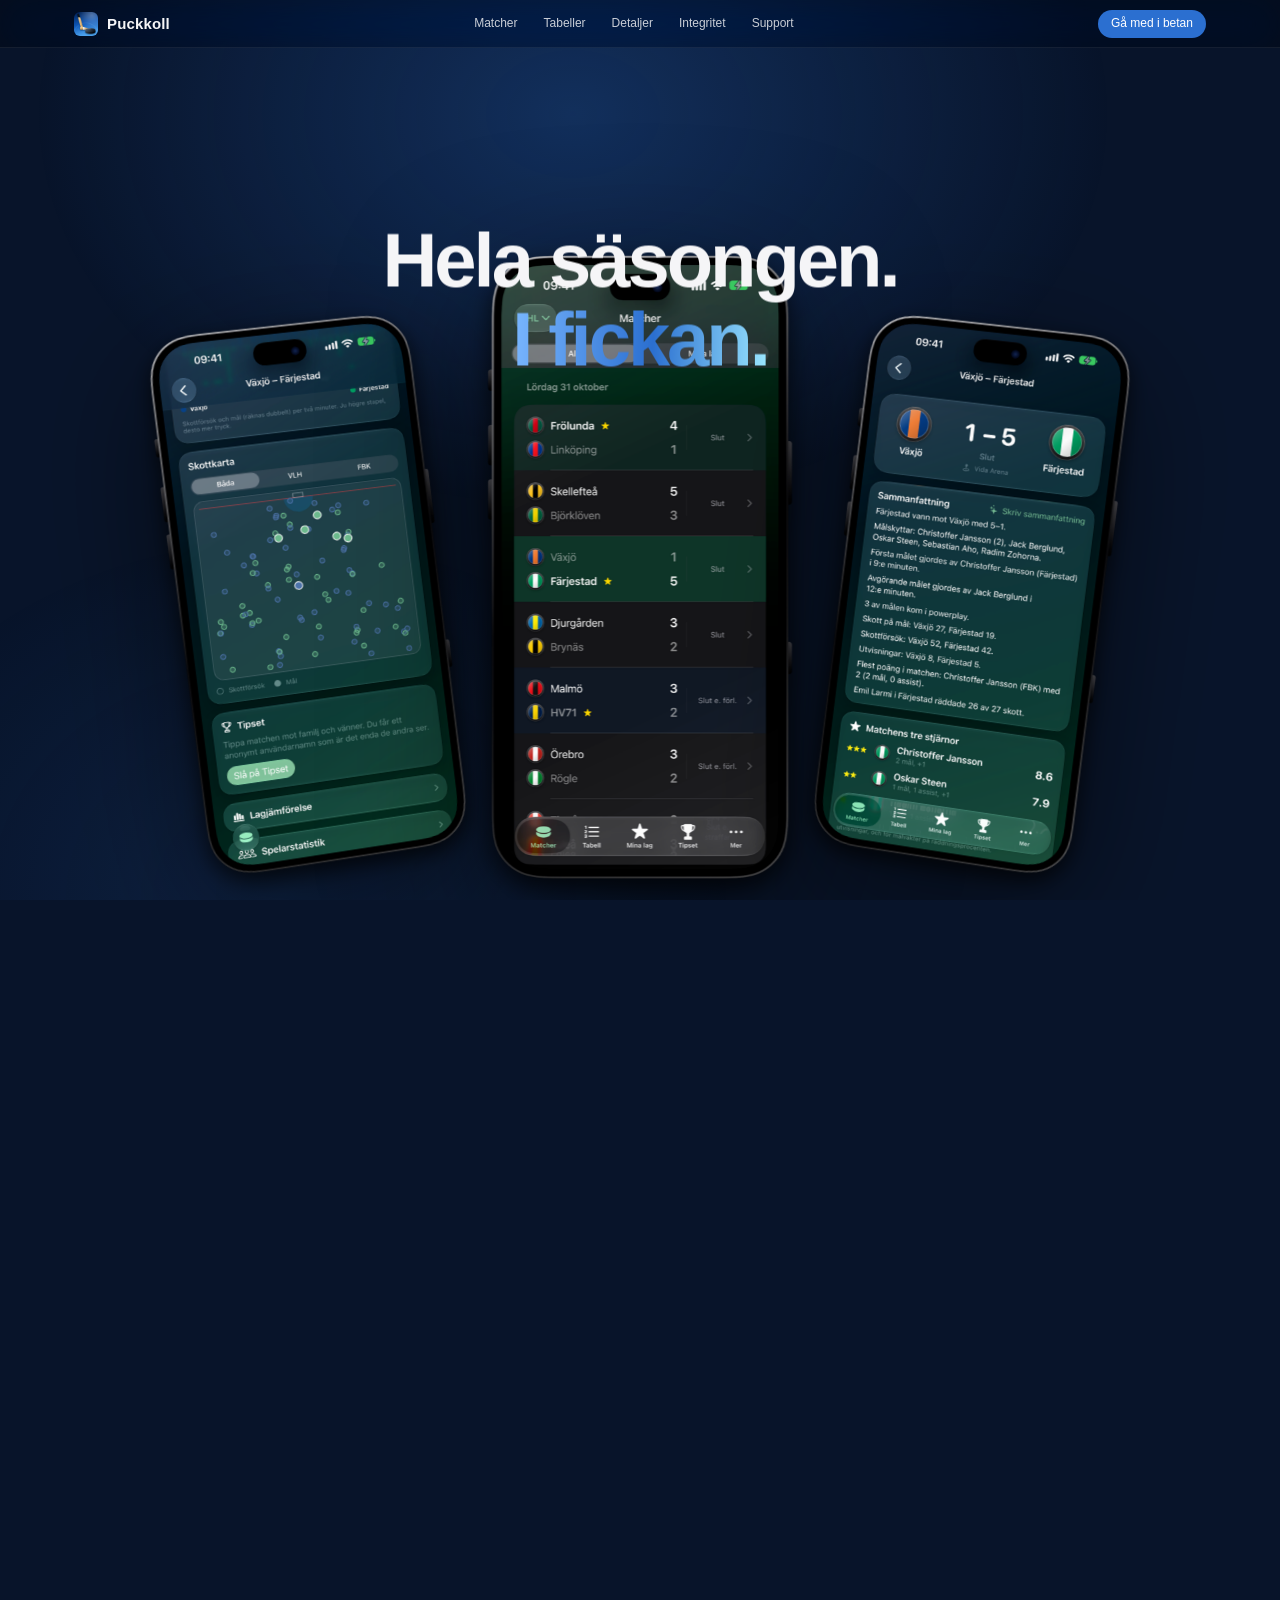
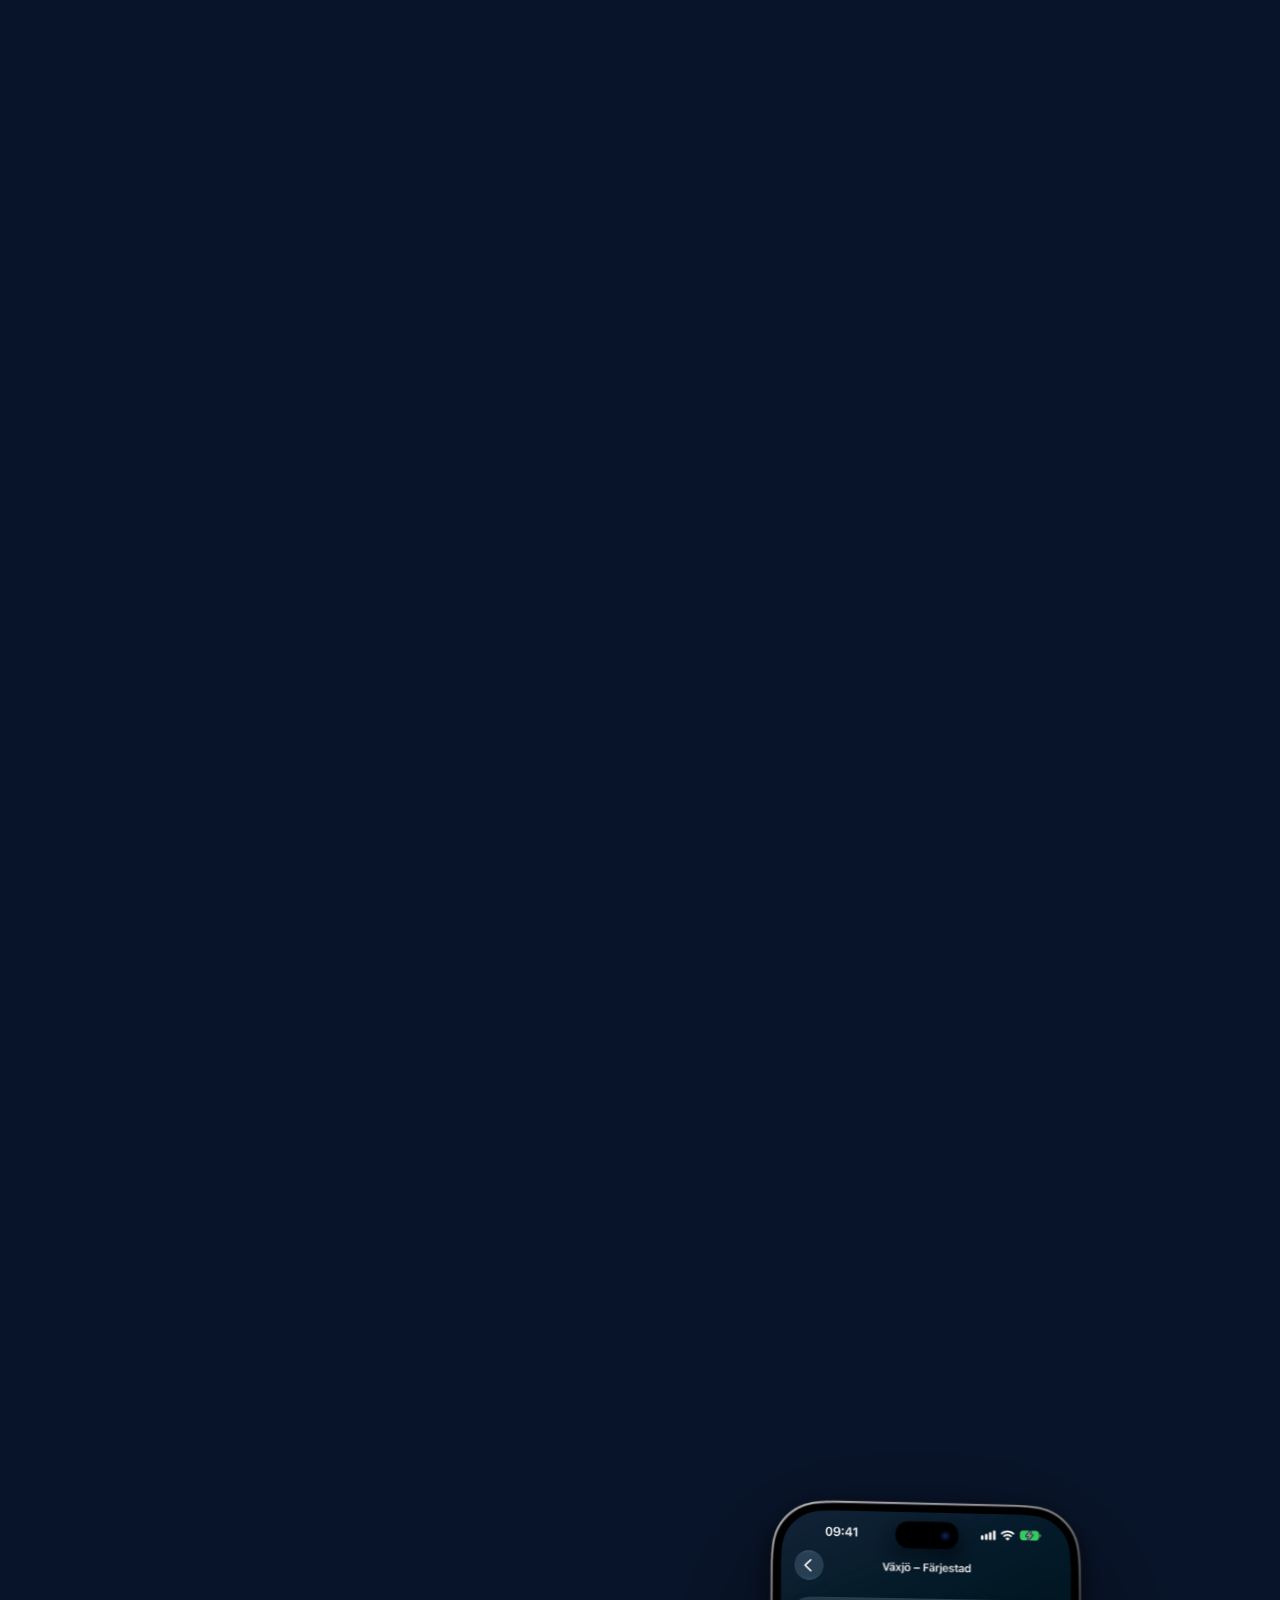
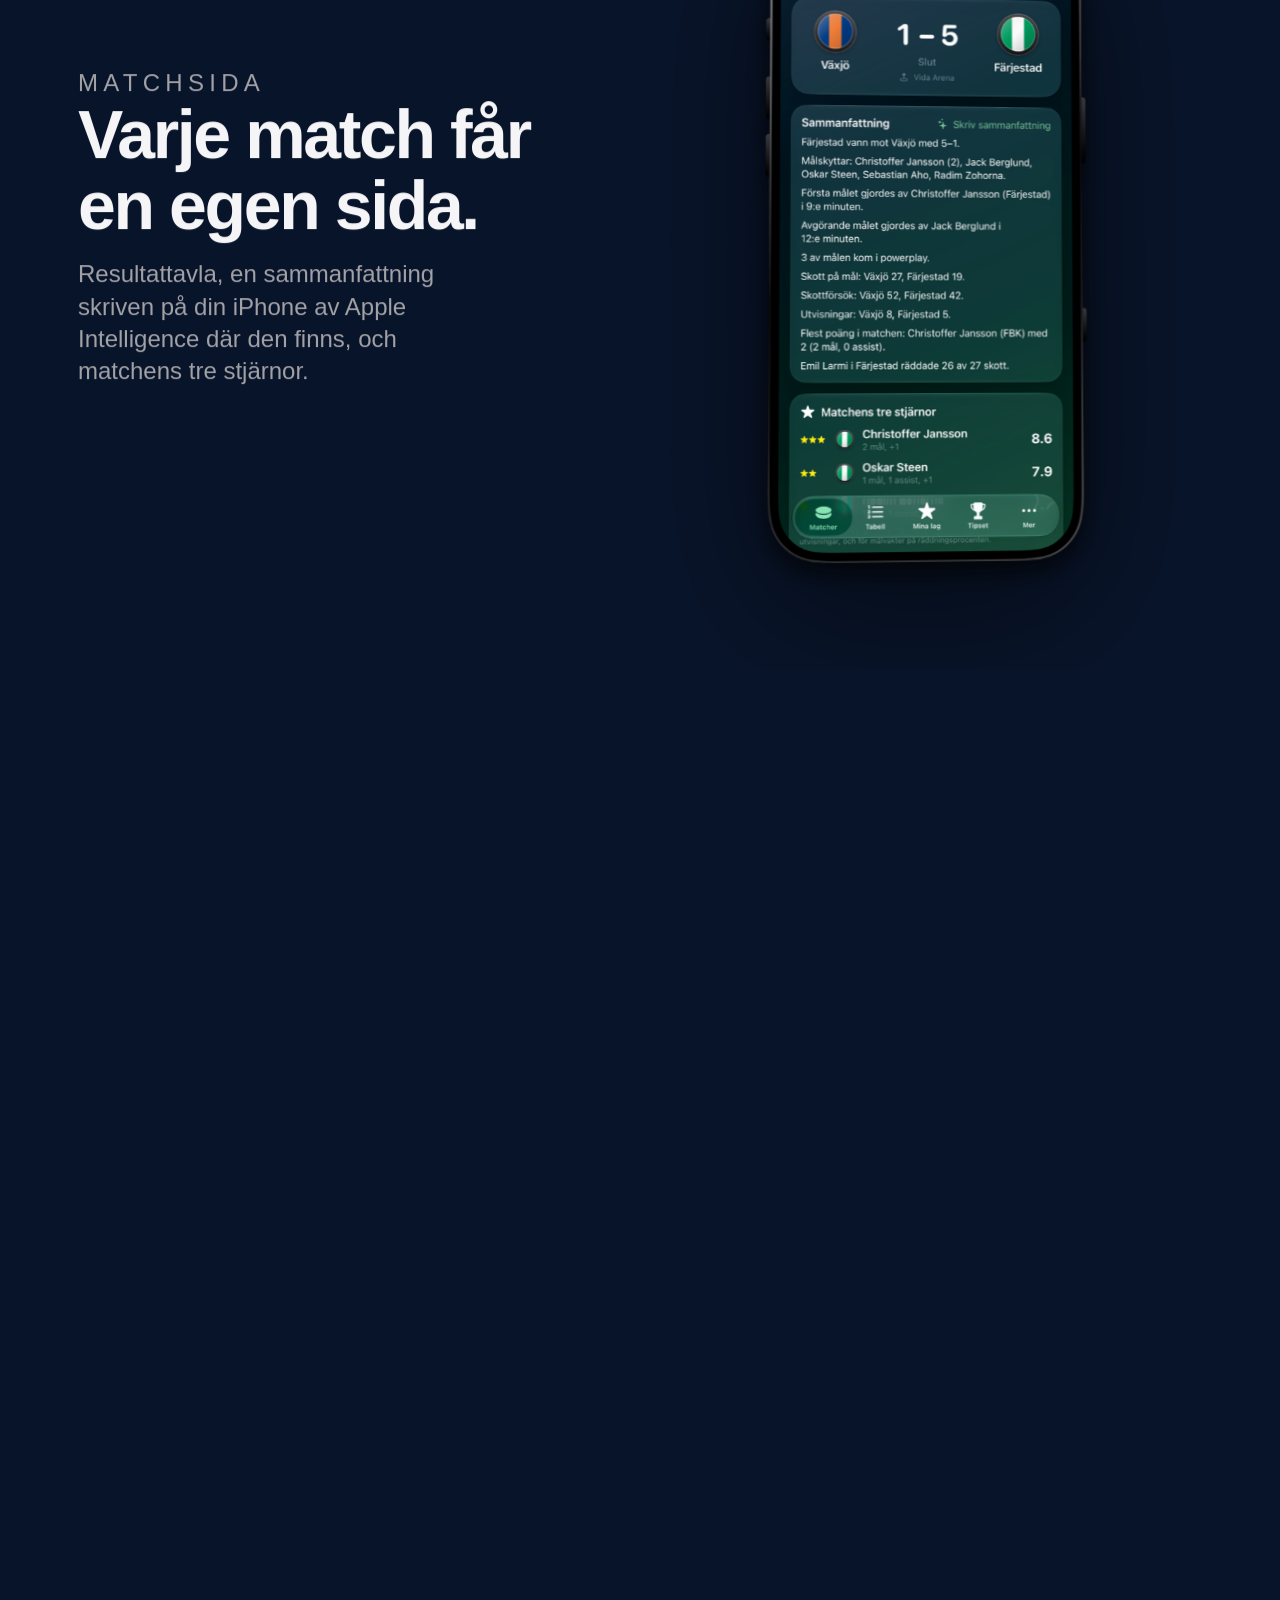
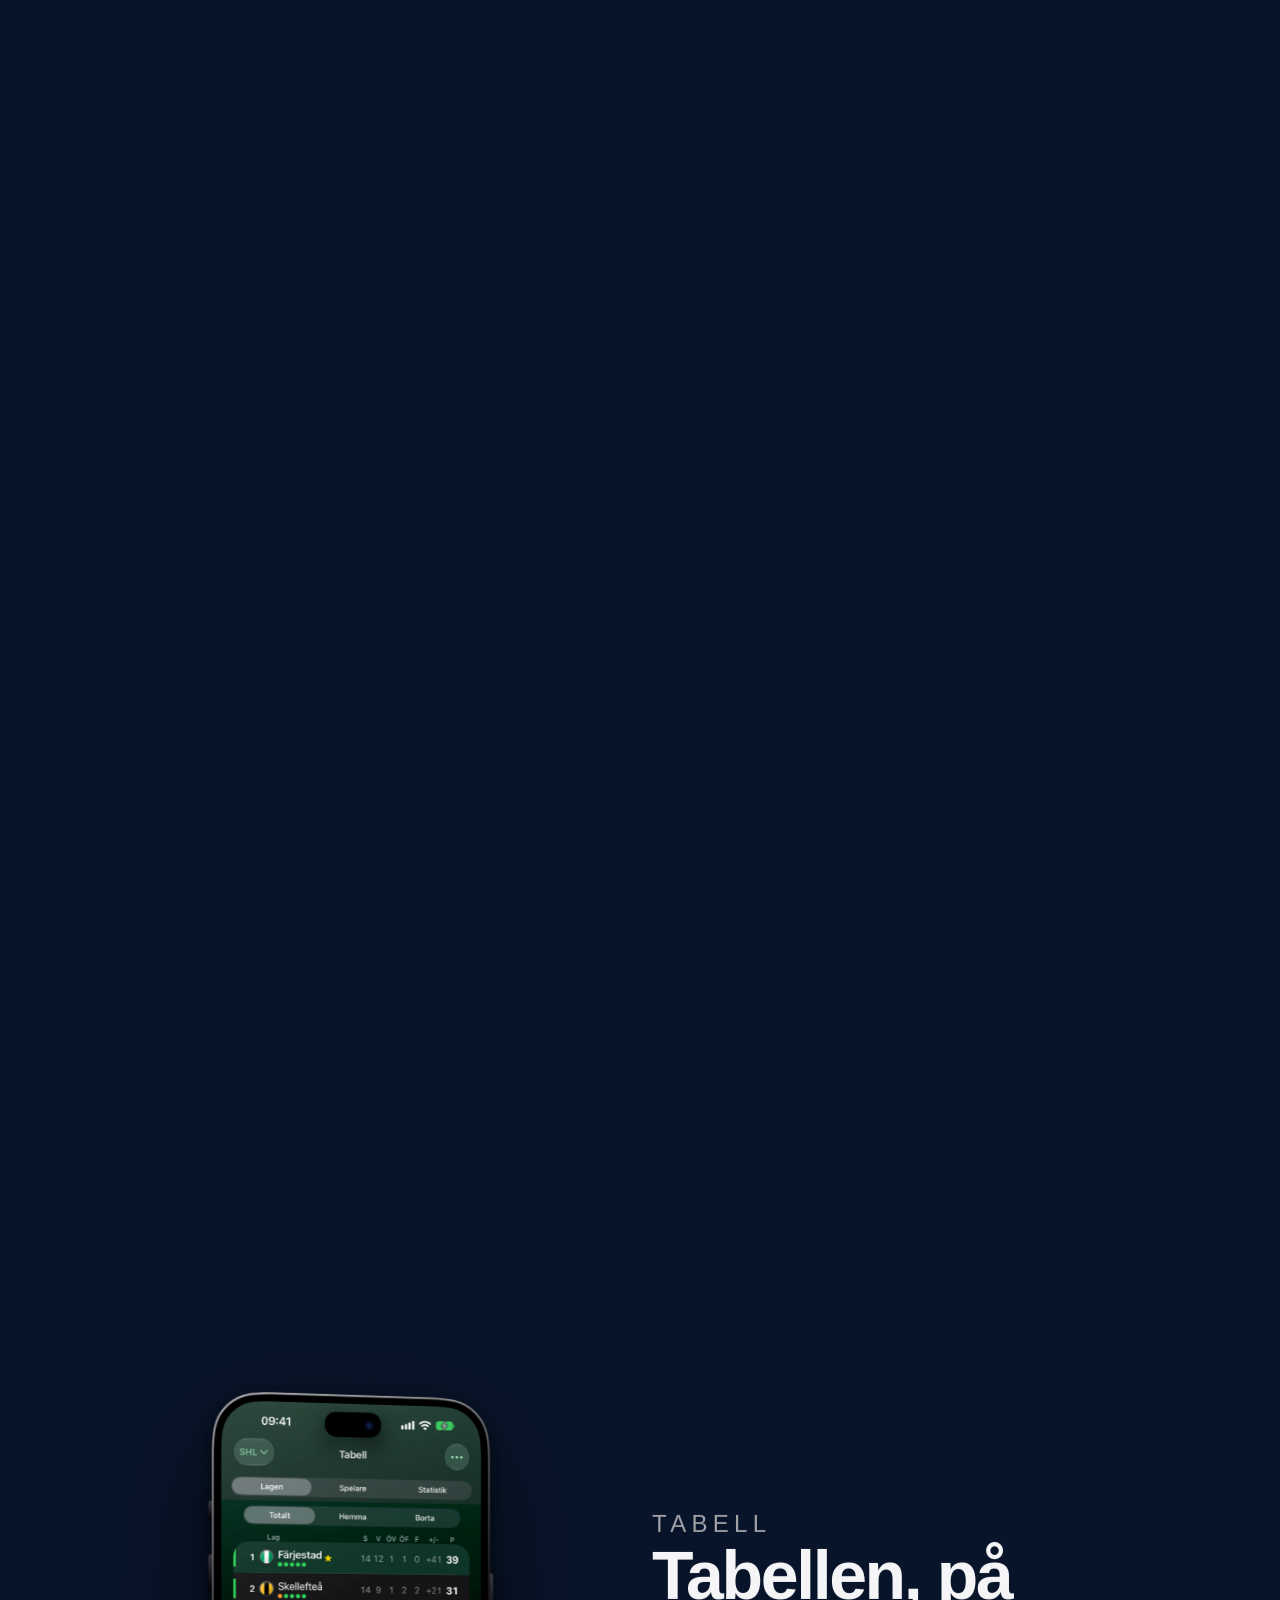
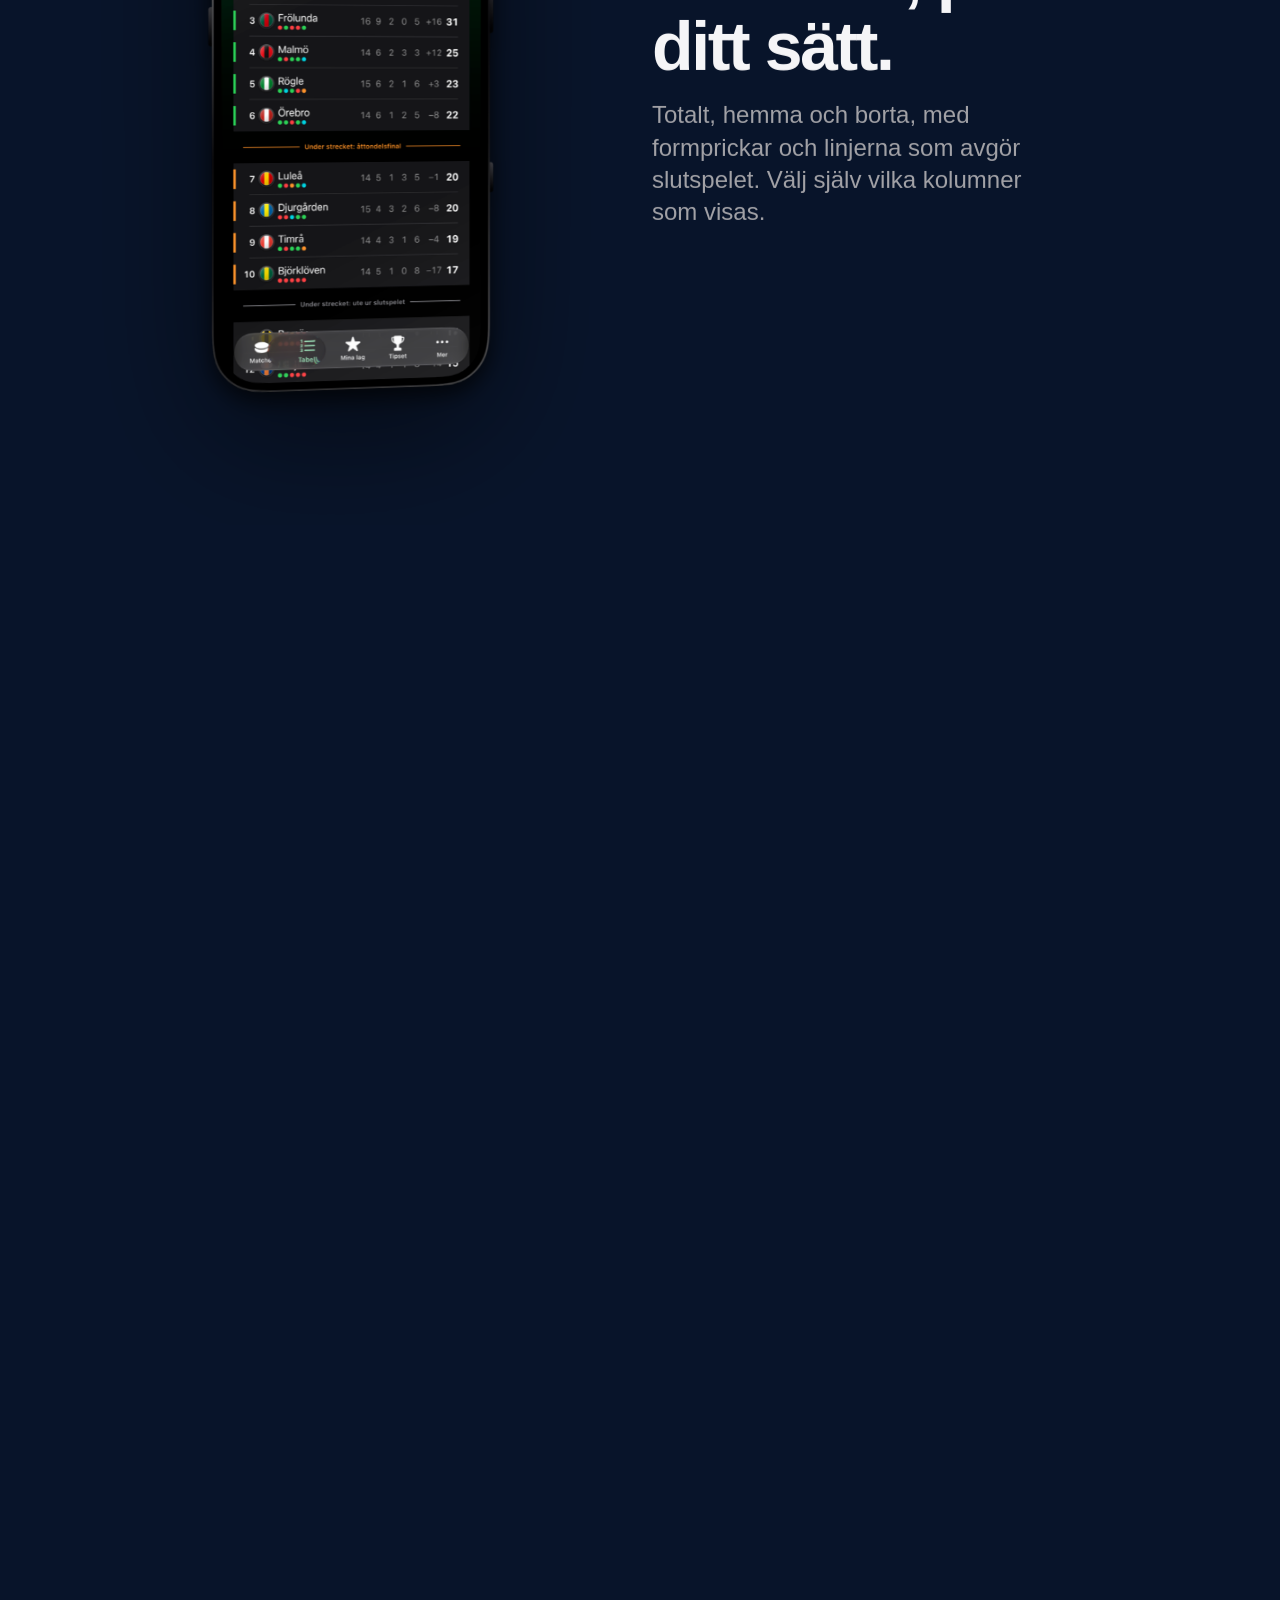
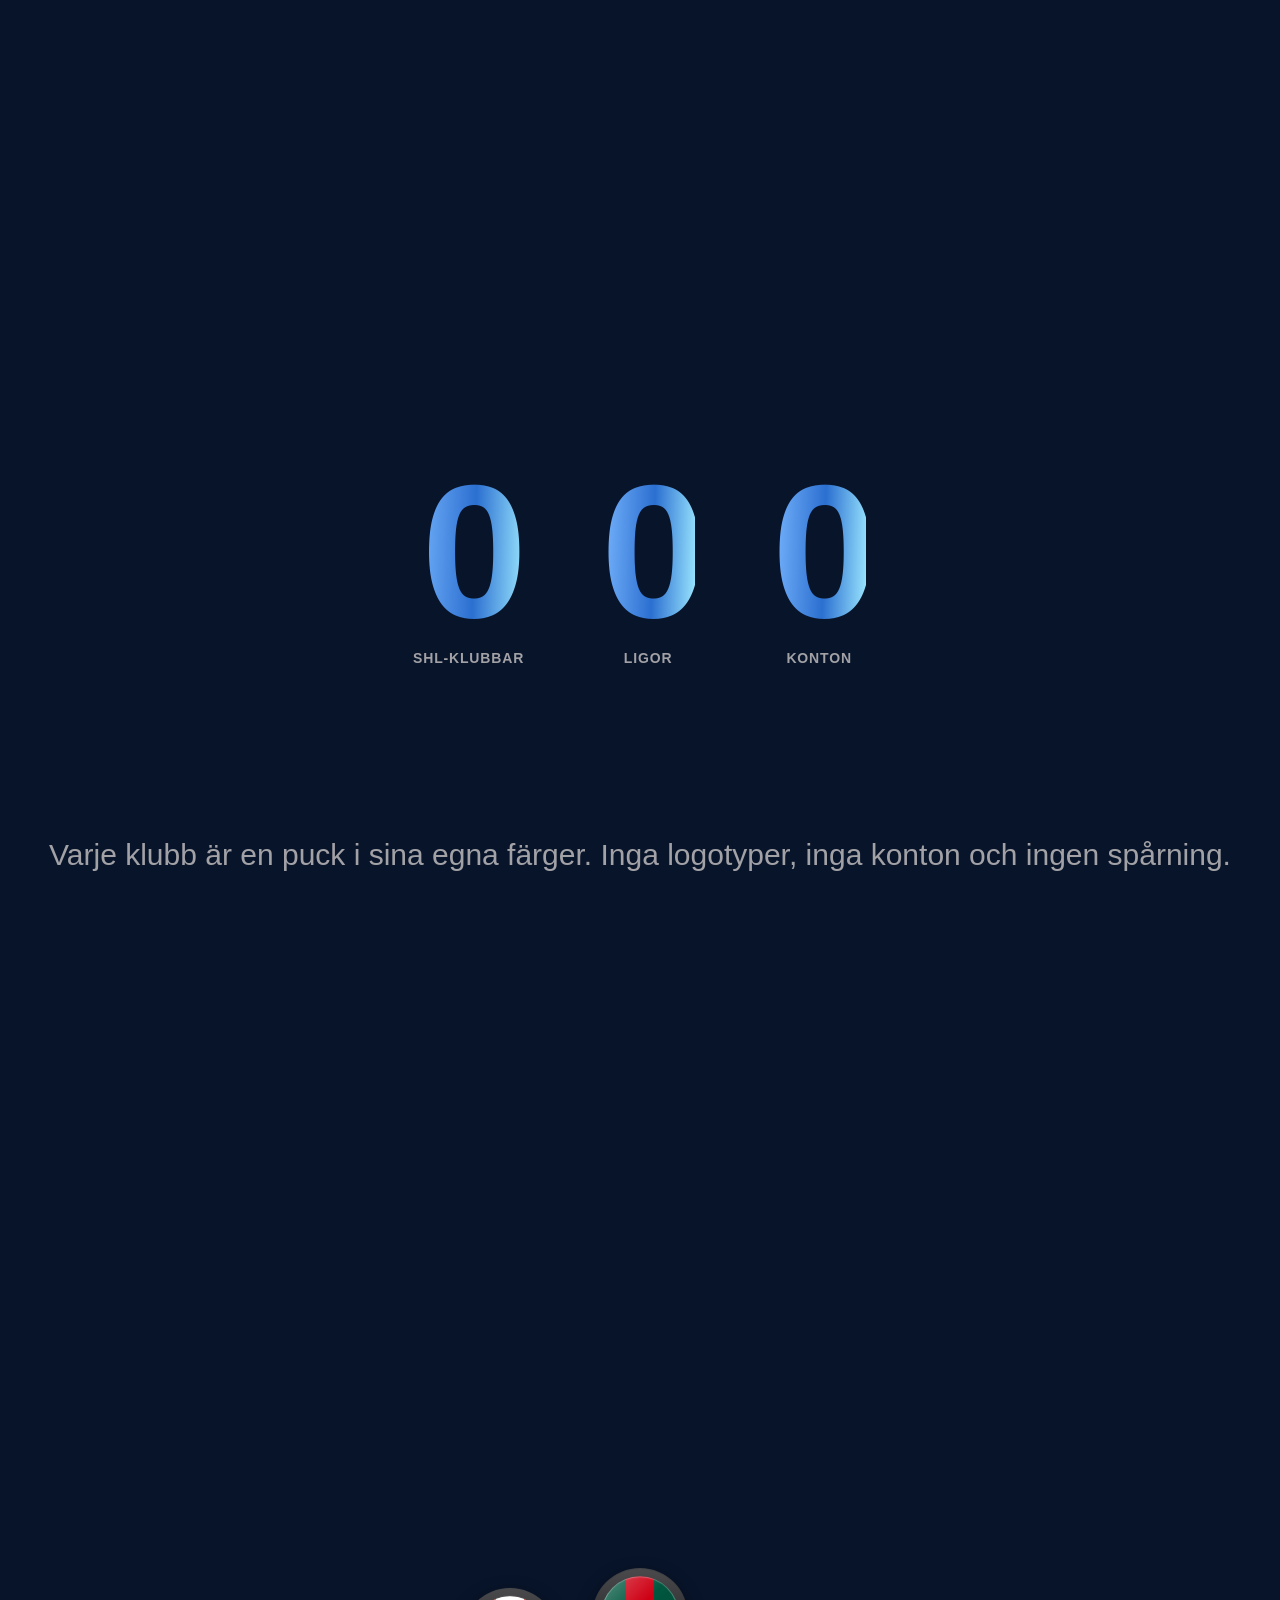
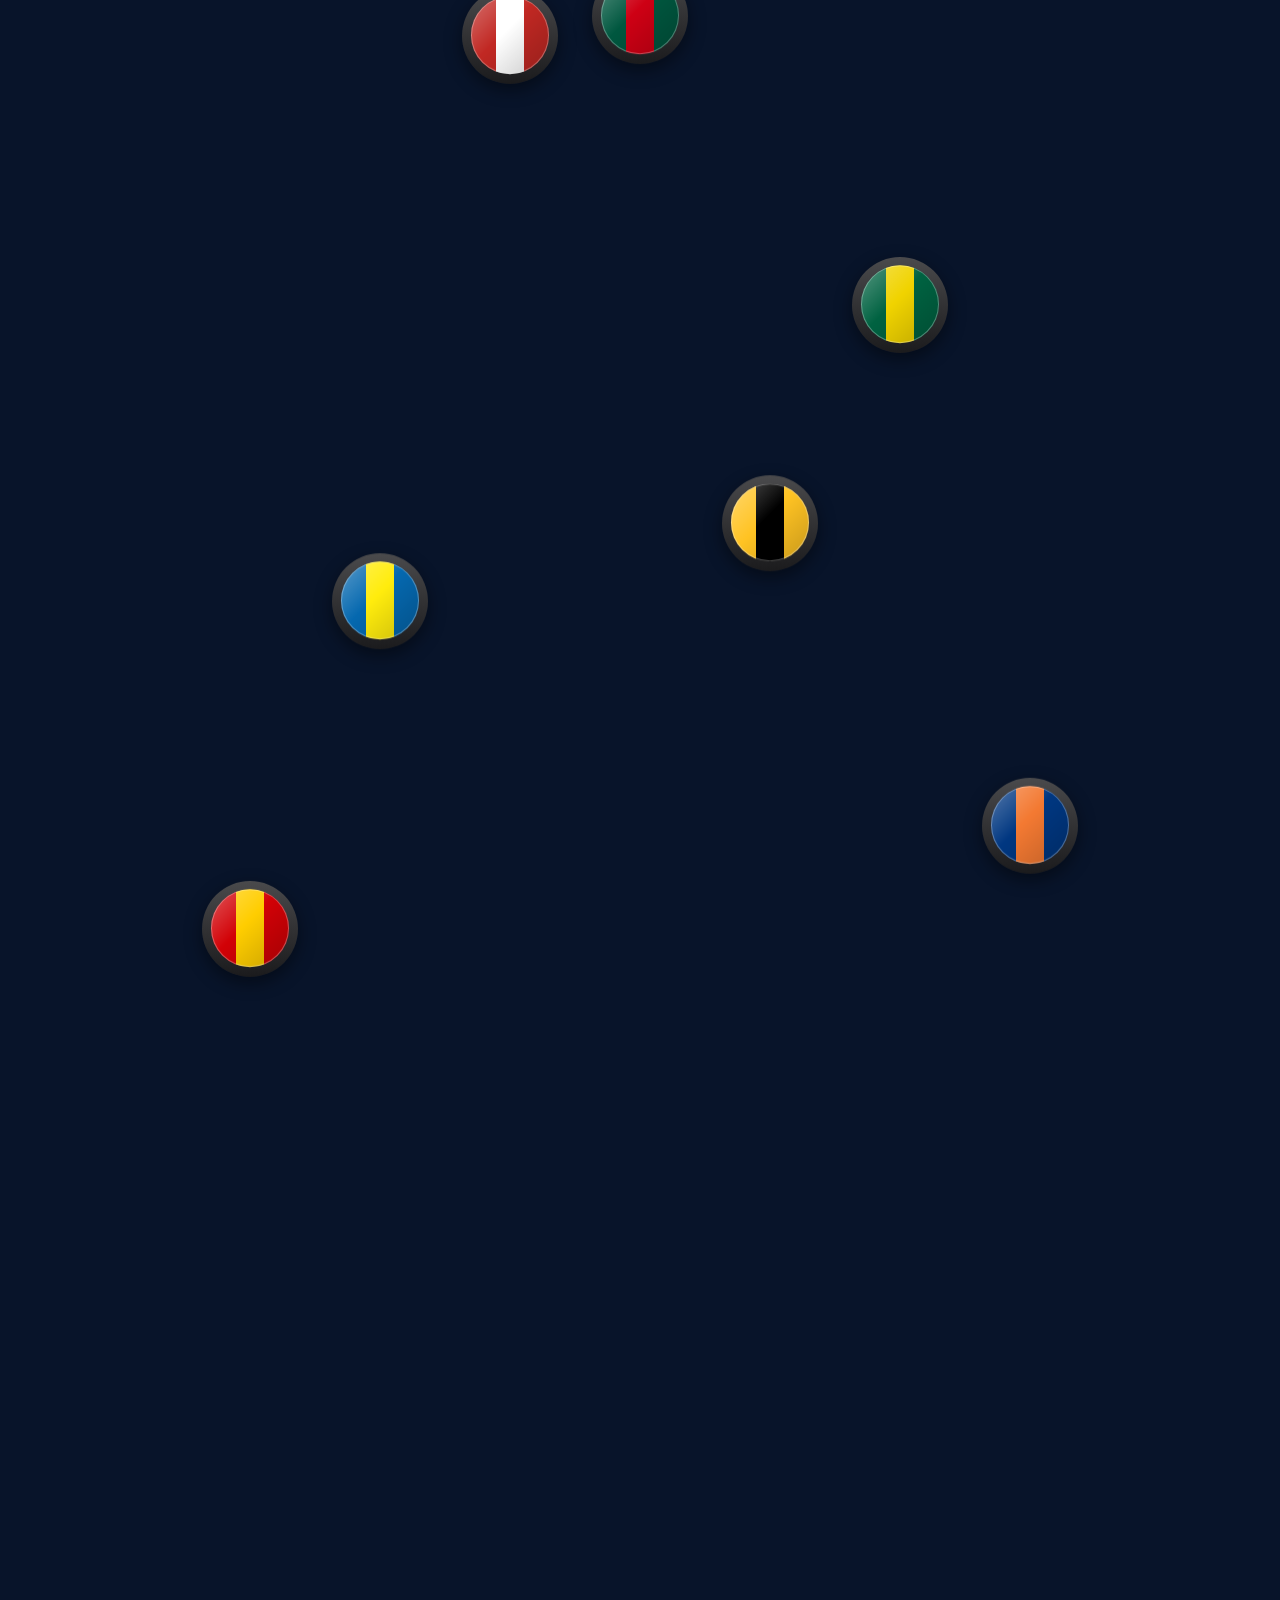
==== commit e45ffa84: "Fix escaped middots in eyebrows and wide-image crossfade; 16:9 Duo mockup for Framedevice Co-Authore" ====
--- a/index.html
+++ b/index.html
@@ -33,7 +33,7 @@
       <div class="cta"><a class="pill fill" href="https://testflight.apple.com/join/mNUufdGk">Gå med i betan</a><a class="pill line" href="#matcher">Se hur det funkar</a></div>
     </div>
     <p class="hero-tag" data-beat="0.42,0.62,2,3" data-travel="50">Hela säsongen.<br><span class="grad">I fickan.</span></p>
-    <div class="fan"><div class="device" data-motion="fan" data-i="0" data-n="3"><img src="assets/phone-shotmap.png" alt="Skottkarta över en match" width="1306" height="2360" loading=eager></div><div class="device" data-motion="fan" data-i="1" data-n="3"><img src="assets/phone-matches.png" alt="Schemat med live- och slutresultat" width="1306" height="2360"></div><div class="device" data-motion="fan" data-i="2" data-n="3"><img src="assets/phone-match.png" alt="En matchsida med sammanfattning och tre stjärnor" width="1306" height="2360" loading=eager></div></div>
+    <div class="fan"><div class="device" data-motion="fan" data-i="0" data-n="3"><img src="assets/phone-shotmap.png" alt="Skottkarta över en match" width="1306" height="2360"></div><div class="device" data-motion="fan" data-i="1" data-n="3"><img src="assets/phone-matches.png" alt="Schemat med live- och slutresultat" width="1306" height="2360"></div><div class="device" data-motion="fan" data-i="2" data-n="3"><img src="assets/phone-match.png" alt="En matchsida med sammanfattning och tre stjärnor" width="1306" height="2360"></div></div>
   </div>
 </section>
 <section class="stage" id="matcher" style="--n:6.95" data-stage data-bg="#08162e" data-glow="43,111,208">
--- a/motion.css
+++ b/motion.css
@@ -62,7 +62,8 @@
 .device { position: relative; height: 100%; aspect-ratio: 1306 / 2360; will-change: transform; transform-style: preserve-3d; filter: drop-shadow(0 40px 70px rgba(0,0,0,.5)); }
 .device img { position: absolute; inset: 0; width: 100%; height: 100%; object-fit: contain; opacity: var(--v, 1); will-change: opacity; }
 .device.wide { aspect-ratio: auto; height: auto; width: min(100%, 640px); }
-.device.wide img { position: relative; border-radius: 22px; opacity: 1; box-shadow: 0 0 0 1px rgba(255,255,255,.1); }
+.device.wide img { position: relative; border-radius: 22px; opacity: var(--v, 1); box-shadow: 0 0 0 1px rgba(255,255,255,.1); }
+.device.wide.plain img { border-radius: 0; box-shadow: none; }
 .device.wide img + img { position: absolute; inset: 0; height: 100%; opacity: var(--v, 0); }
 
 /* Hero */
@@ -75,6 +76,17 @@
 .fan { position: absolute; inset: 0; display: grid; place-items: end center; perspective: 1700px; }
 .fan .device { grid-area: 1 / 1; height: min(78svh, 112vw * 1.1); margin-bottom: -2svh; }
 .fan.low .device { margin-bottom: -14svh; }
+.fan.mid .device.icon { height: auto; width: clamp(60px, 12vw, 132px); aspect-ratio: 1; margin-bottom: 30svh; border-radius: 22%; overflow: hidden; filter: drop-shadow(0 22px 40px rgba(0,0,0,.55)); }
+.fan.mid .device.icon img { object-fit: cover; }
+.beat-icon { width: 84px; height: 84px; border-radius: 20px; margin-bottom: 18px; box-shadow: 0 14px 36px rgba(var(--glow), .45); }
+.beat .cta { margin-top: 22px; }
+.beat .cta .pill { padding: 10px 20px; font-size: 16px; }
+.track-head { position: absolute; left: 0; right: 0; top: 14svh; padding: 0 24px; text-align: center; z-index: 1; }
+.hstage .pin { align-items: center; }
+.hstage .track { margin-top: 12svh; }
+.track a.card { color: var(--fg); text-decoration: none; gap: 22px; }
+.track a.card:hover { border-color: var(--accent2); }
+.track .go { color: var(--accent2); font-weight: 600; }
 
 /* Big numbers */
 .numbers .pin { display: grid; place-items: center; text-align: center; }
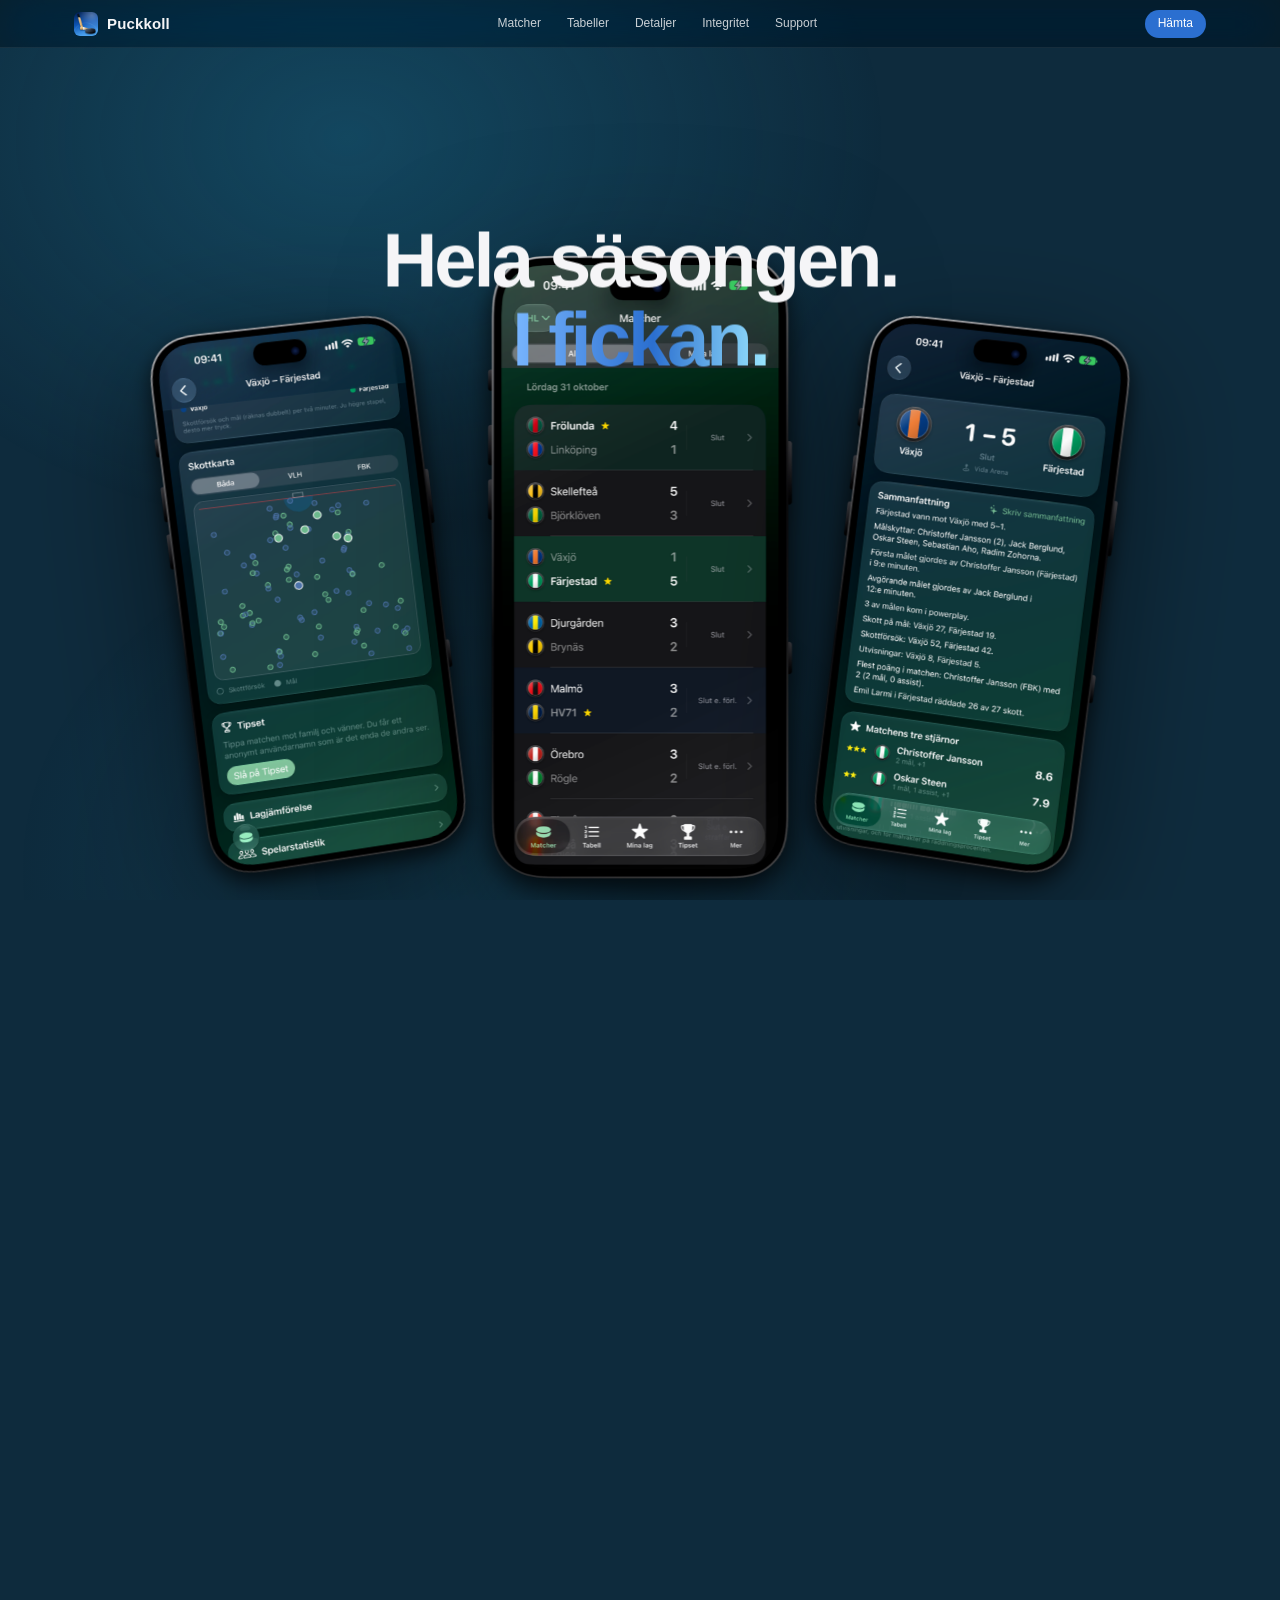
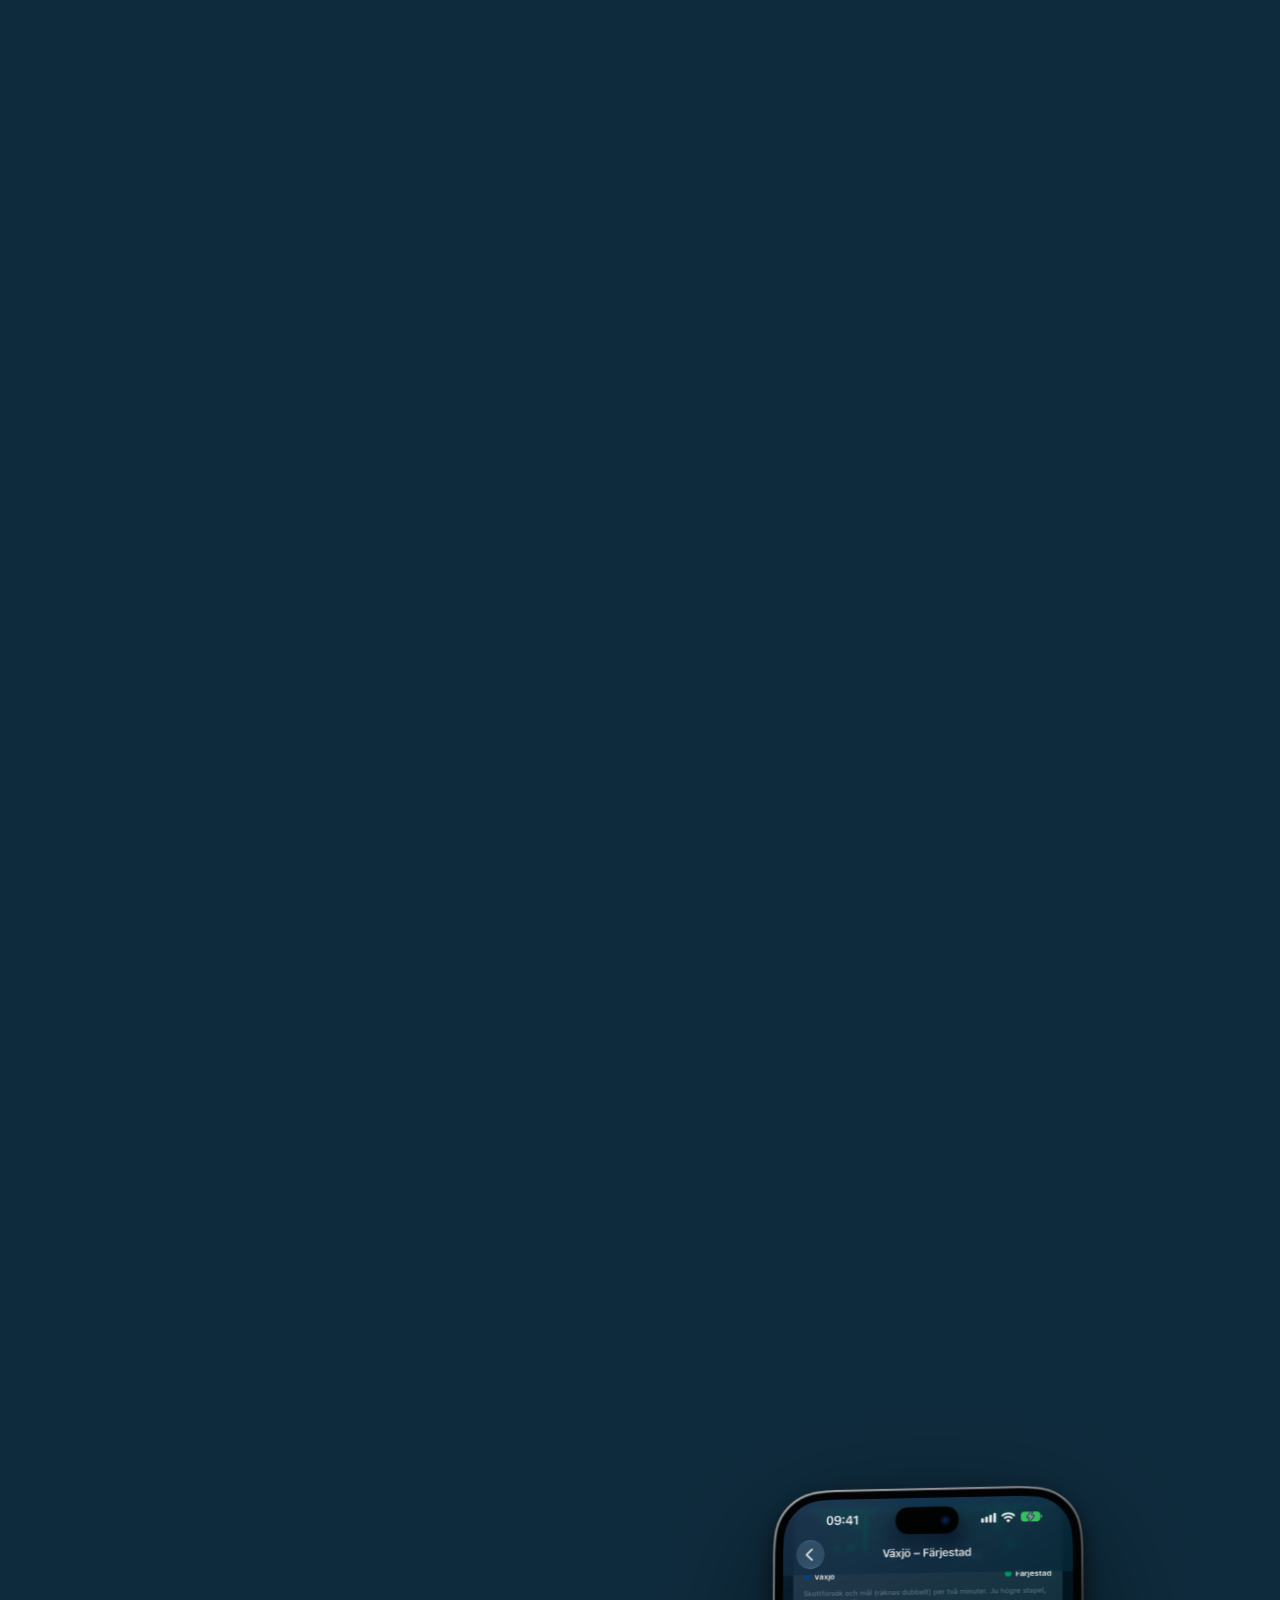
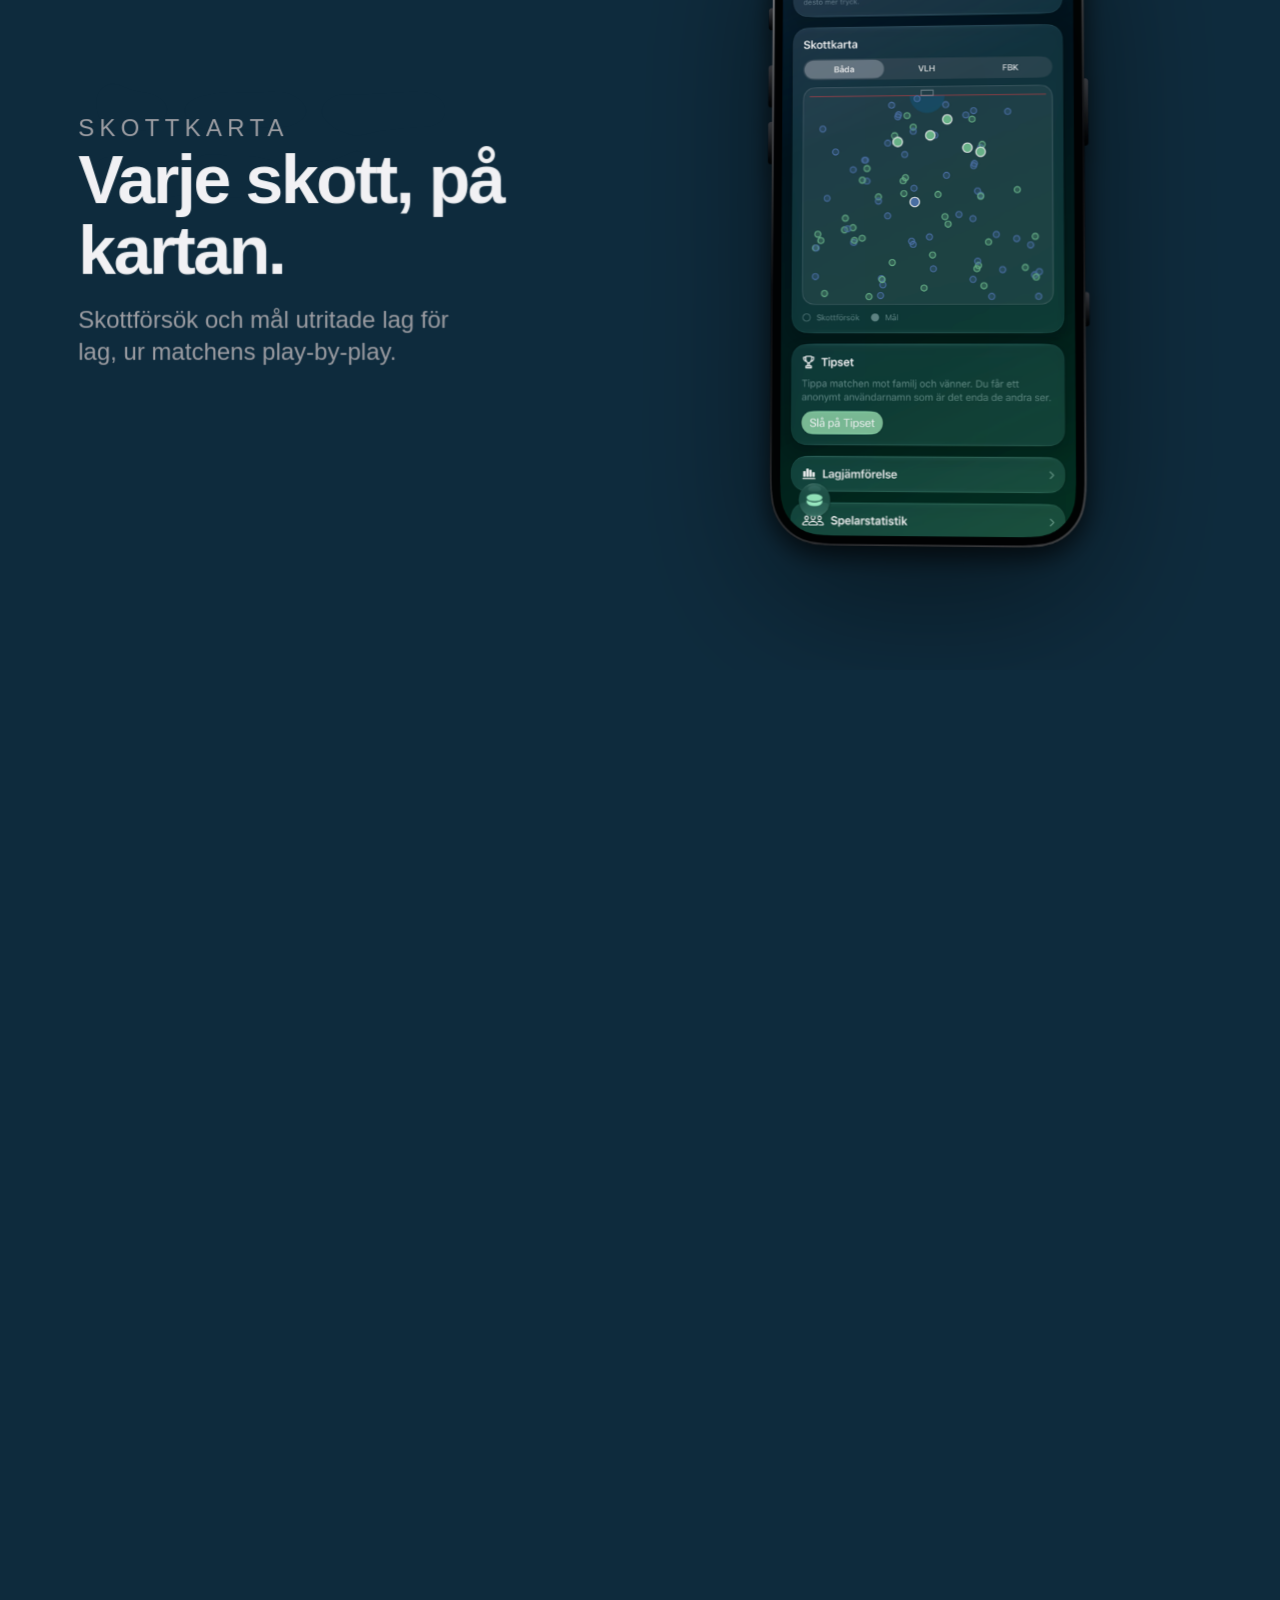
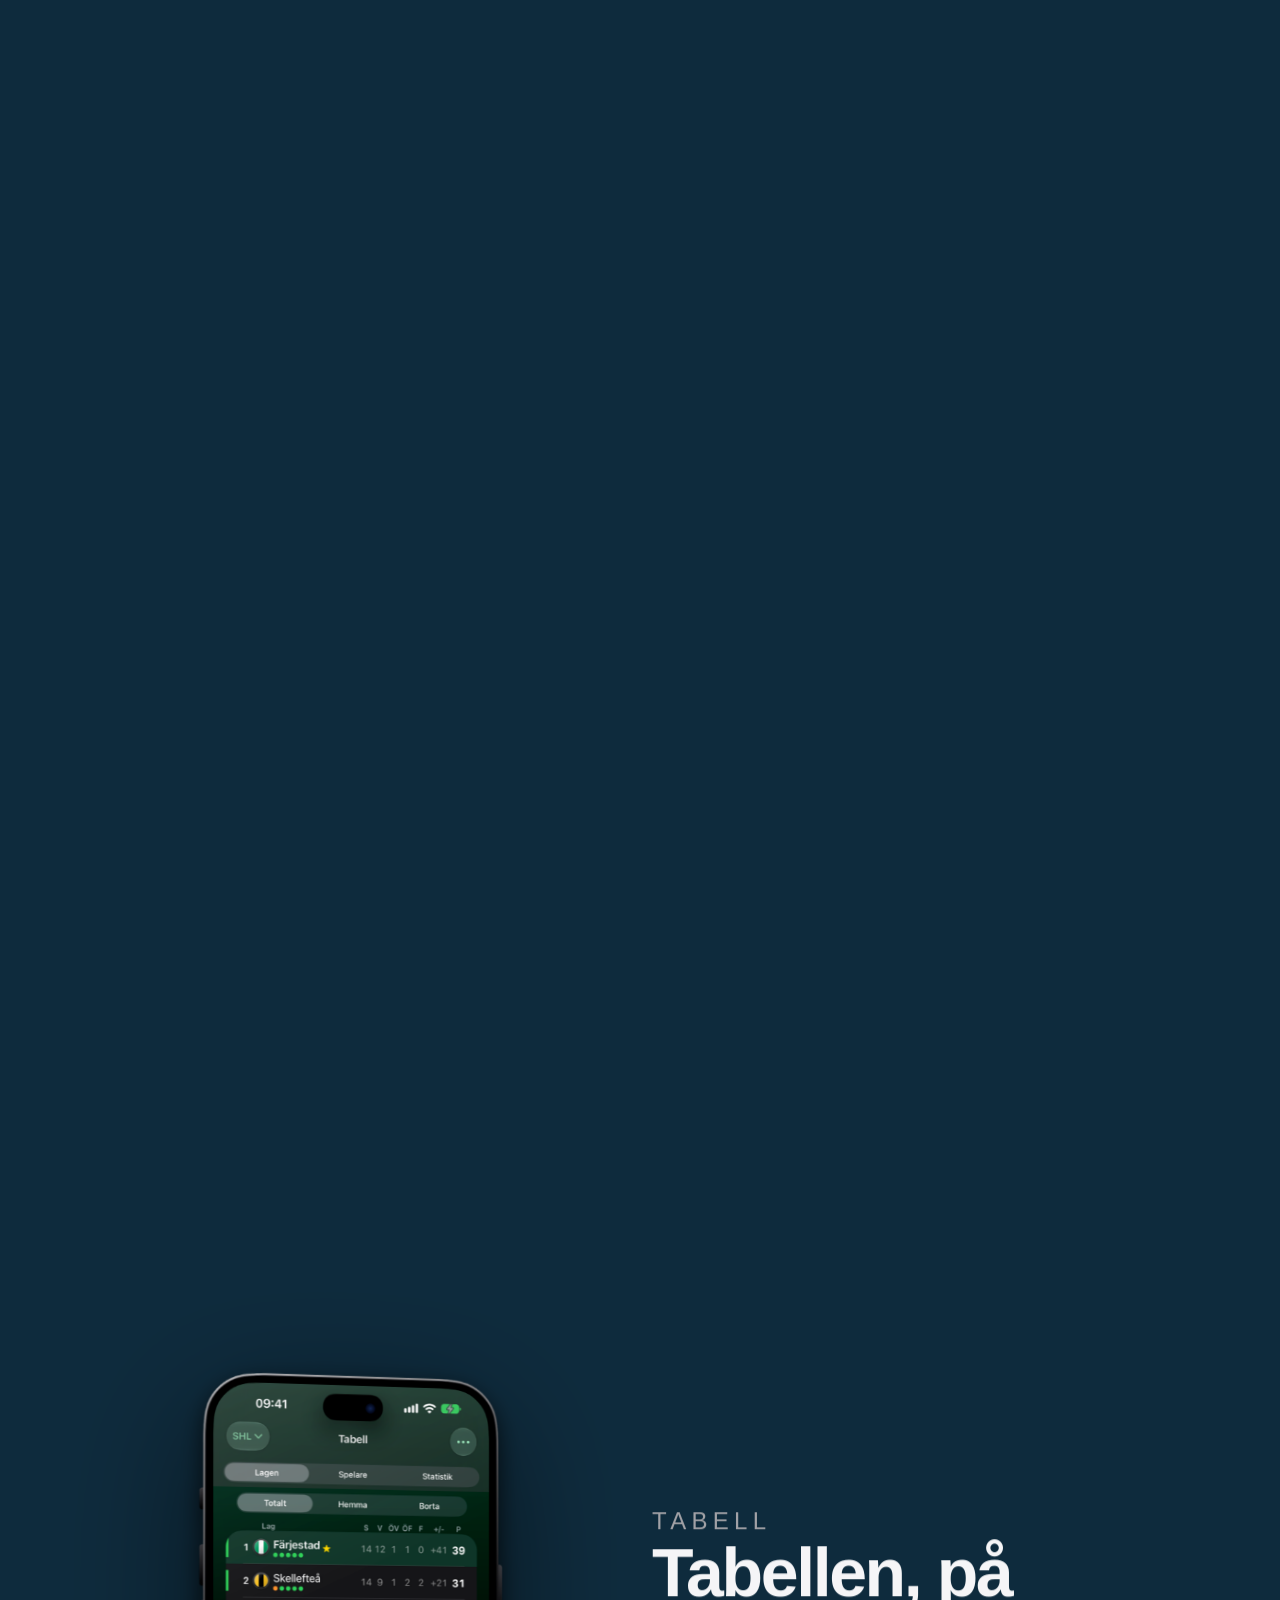
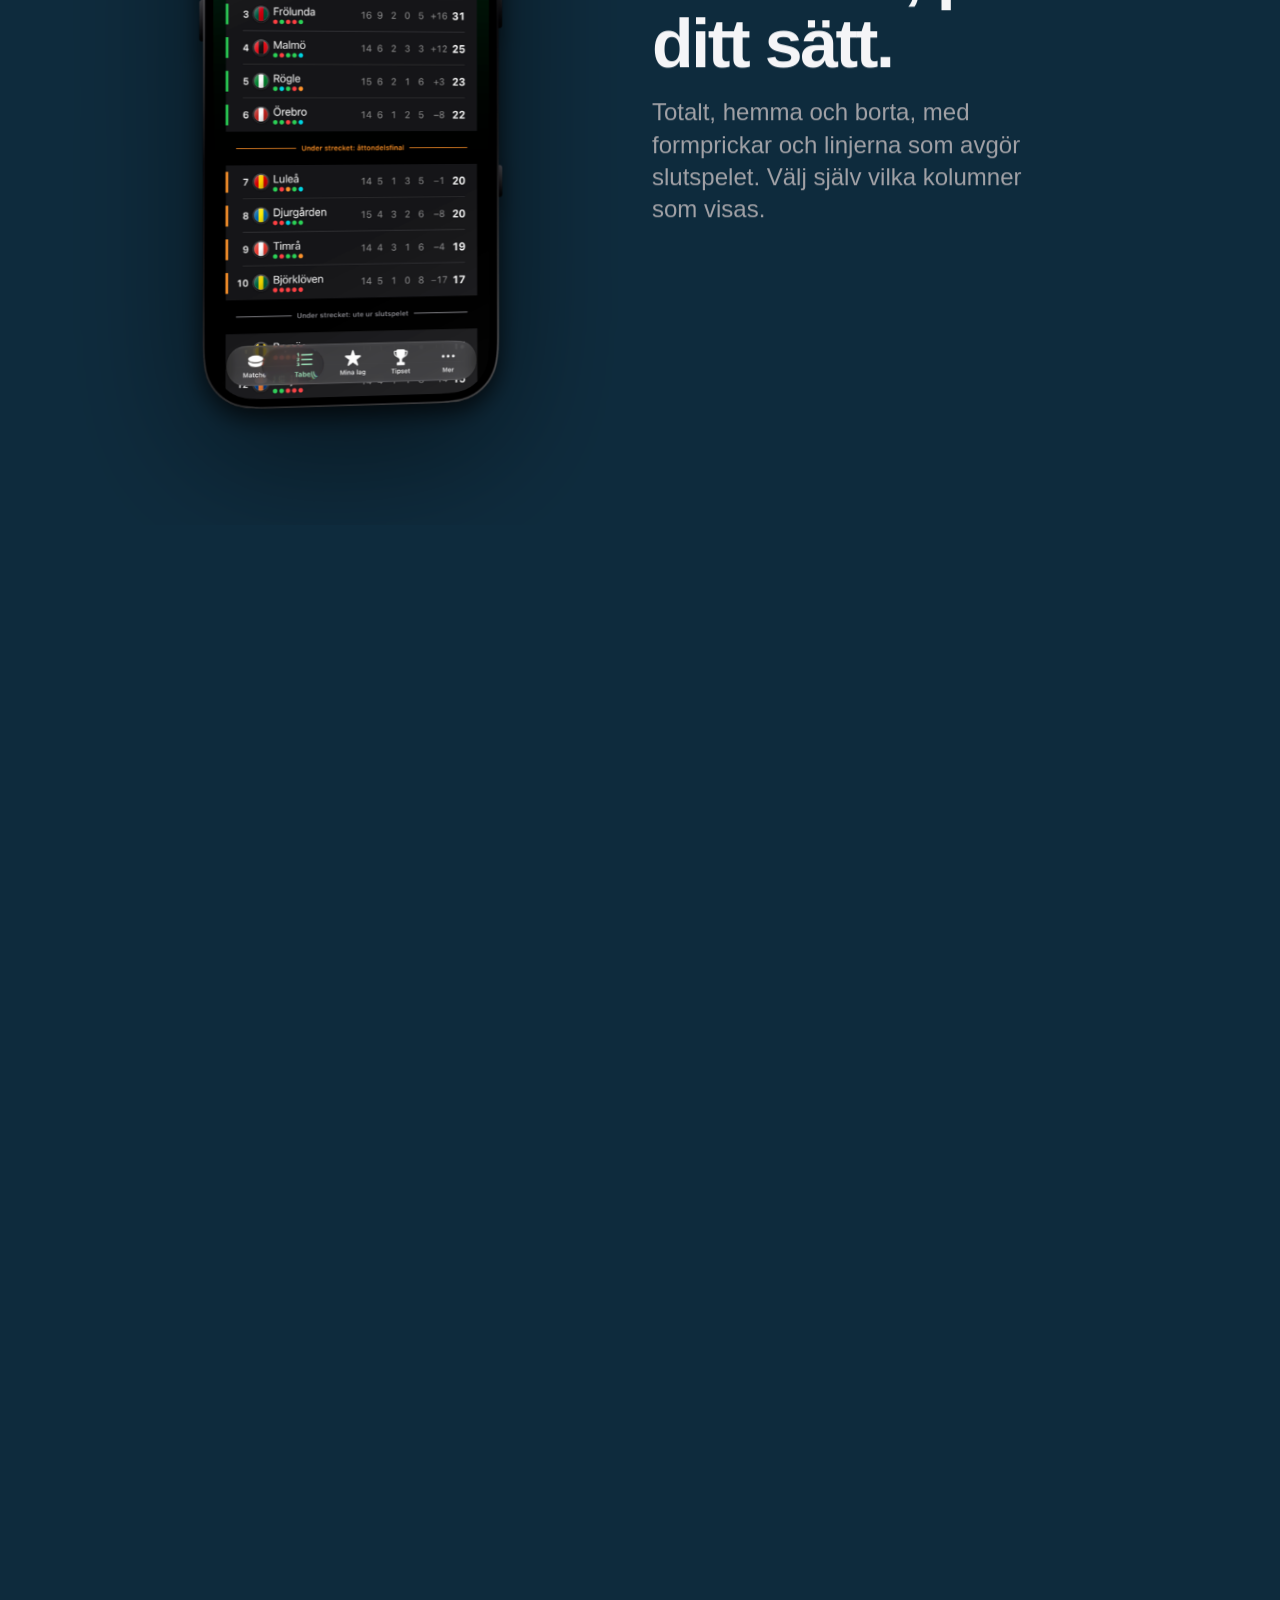
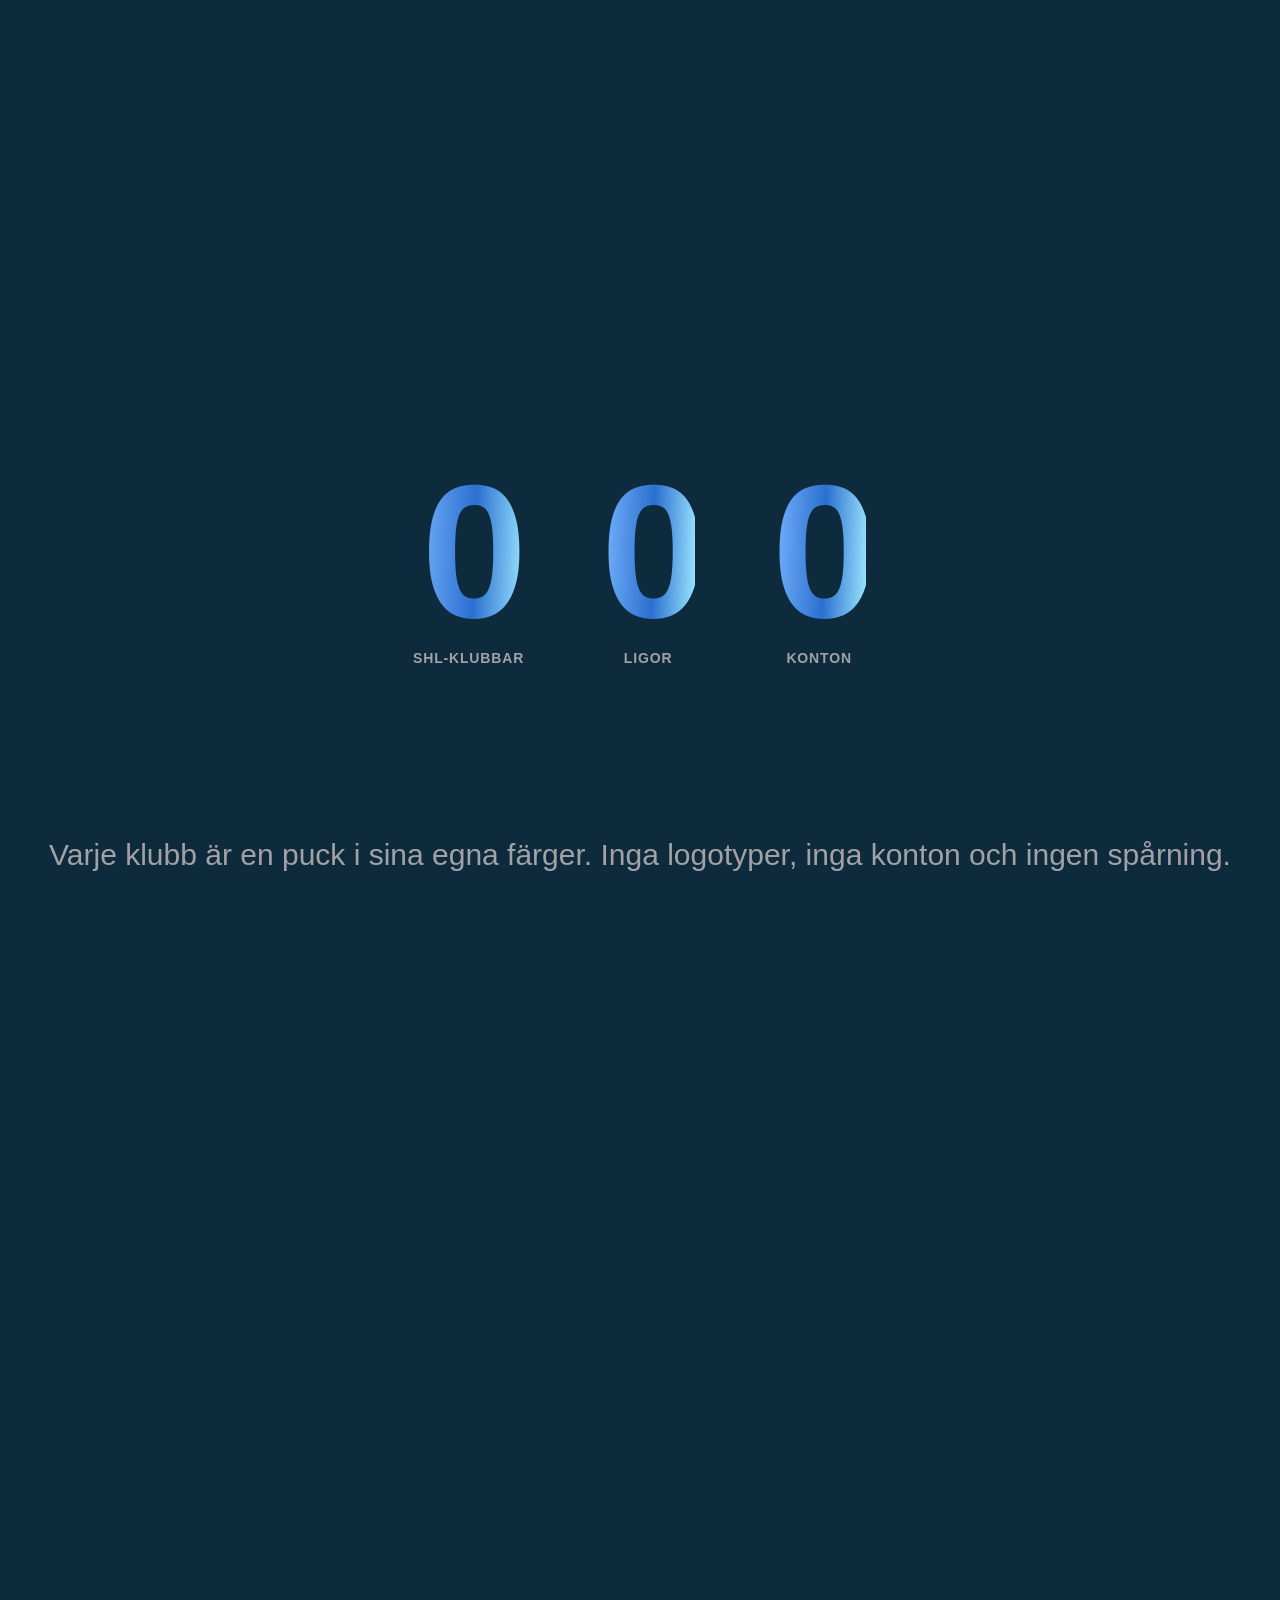
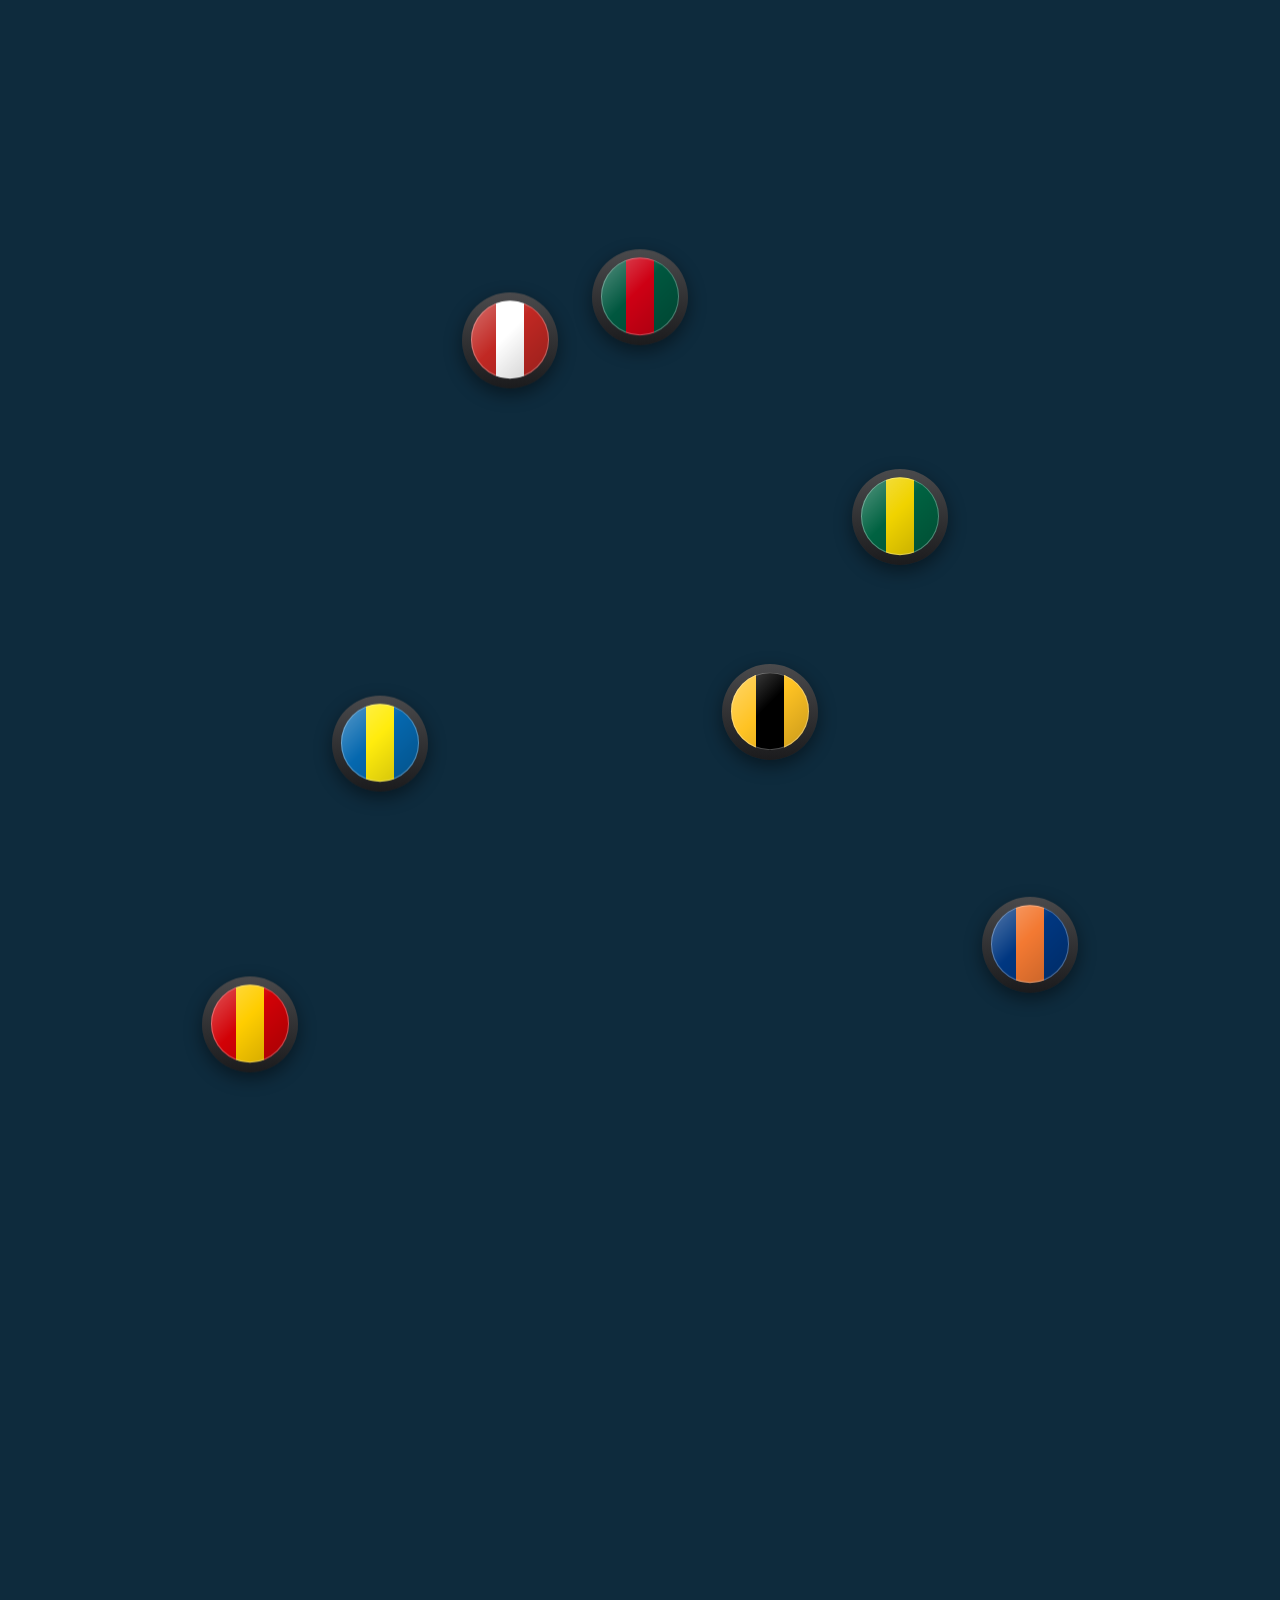
==== commit f09db762: "Puckkoll is on the App Store: link it instead of the TestFlight beta Co-Authored-By: Claude Sonnet 5" ====
--- a/index.html
+++ b/index.html
@@ -21,7 +21,7 @@
 <header class="nav"><div class="wrap">
   <a class="brand" href="./"><img src="assets/icon.png" alt="" width="24" height="24">Puckkoll</a>
   <ul><li><a href="#matcher">Matcher</a></li><li><a href="#tabeller">Tabeller</a></li><li><a href="#details">Detaljer</a></li><li><a href="integritet.html">Integritet</a></li><li><a href="support.html">Support</a></li></ul>
-  <a class="buy" href="https://testflight.apple.com/join/mNUufdGk">Gå med i betan</a>
+  <a class="buy" href="https://apps.apple.com/se/app/puckkoll/id6828416510">Hämta</a>
 </div></header>
 <main>
 <section class="stage hero" id="top" style="--n:3.3" data-stage data-bg="#060b17" data-glow="43,111,208">
@@ -30,7 +30,7 @@
       <p class="eyebrow">SHL · SDHL · HockeyAllsvenskan</p>
       <h1>Puckkoll.<br><span class="grad">Varje byte. Varje skott.</span></h1>
       <p class="lead">Ditt lag på iPhone, Apple Watch och låsskärmen. Live-resultat, skottkartor och en notis när det gäller.</p>
-      <div class="cta"><a class="pill fill" href="https://testflight.apple.com/join/mNUufdGk">Gå med i betan</a><a class="pill line" href="#matcher">Se hur det funkar</a></div>
+      <div class="cta"><a class="pill fill" href="https://apps.apple.com/se/app/puckkoll/id6828416510">Hämta på App Store</a><a class="pill line" href="#matcher">Se hur det funkar</a></div>
     </div>
     <p class="hero-tag" data-beat="0.42,0.62,2,3" data-travel="50">Hela säsongen.<br><span class="grad">I fickan.</span></p>
     <div class="fan"><div class="device" data-motion="fan" data-i="0" data-n="3"><img src="assets/phone-shotmap.png" alt="Skottkarta över en match" width="1306" height="2360"></div><div class="device" data-motion="fan" data-i="1" data-n="3"><img src="assets/phone-matches.png" alt="Schemat med live- och slutresultat" width="1306" height="2360"></div><div class="device" data-motion="fan" data-i="2" data-n="3"><img src="assets/phone-match.png" alt="En matchsida med sammanfattning och tre stjärnor" width="1306" height="2360"></div></div>
@@ -109,8 +109,8 @@
   <div class="wrap">
     <img class="icon" src="assets/icon.png" alt="Puckkoll app icon" width="132" height="132" data-reveal>
     <h2 data-reveal>Skaffa Puckkoll.</h2>
-    <p class="lead" data-reveal>Just nu i TestFlight-beta. För iPhone med iOS 26 eller senare, på svenska och engelska.</p>
-    <div class="cta" data-reveal><a class="pill fill" href="https://testflight.apple.com/join/mNUufdGk">Gå med i betan</a><a class="pill line" href="support.html">Support</a></div>
+    <p class="lead" data-reveal>Nu på App Store. För iPhone med iOS 26 eller senare, på svenska och engelska.</p>
+    <div class="cta" data-reveal><a class="pill fill" href="https://apps.apple.com/se/app/puckkoll/id6828416510">Hämta på App Store</a><a class="pill line" href="support.html">Support</a></div>
     
   </div>
 </section>
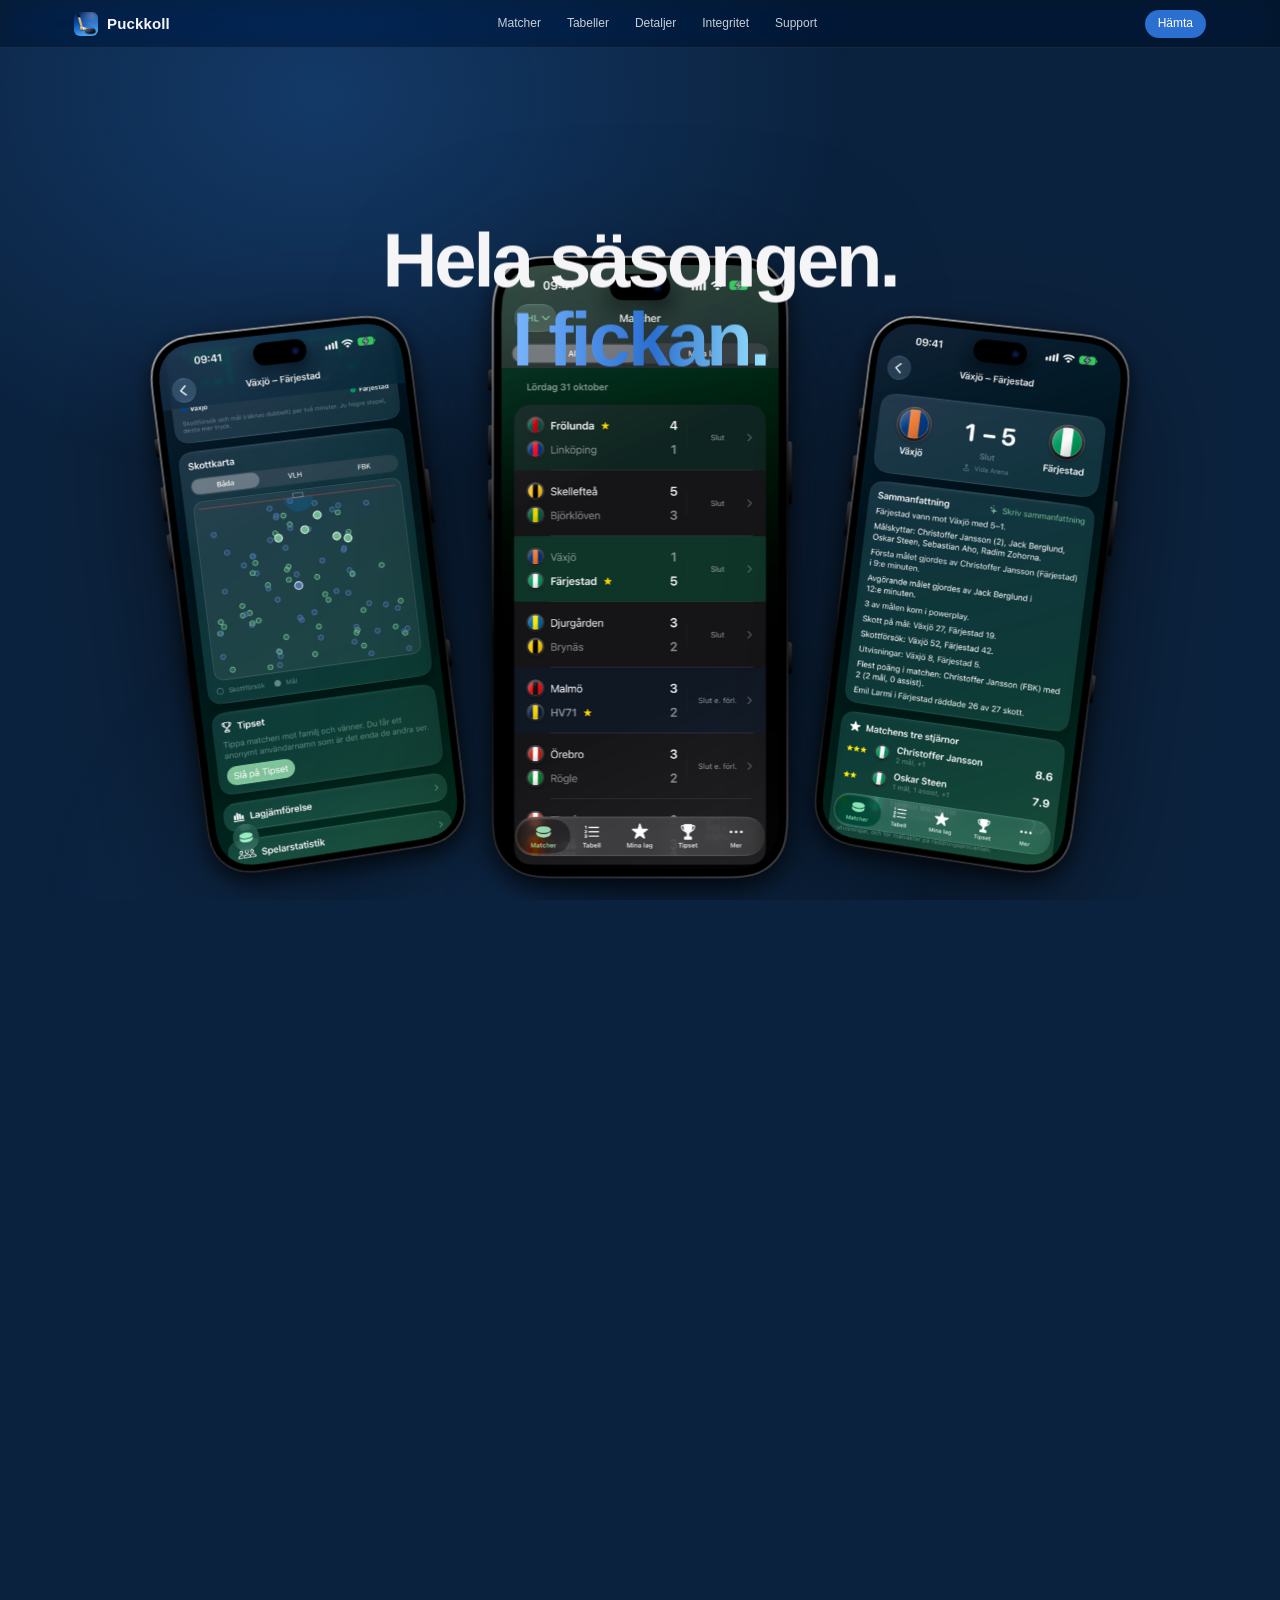
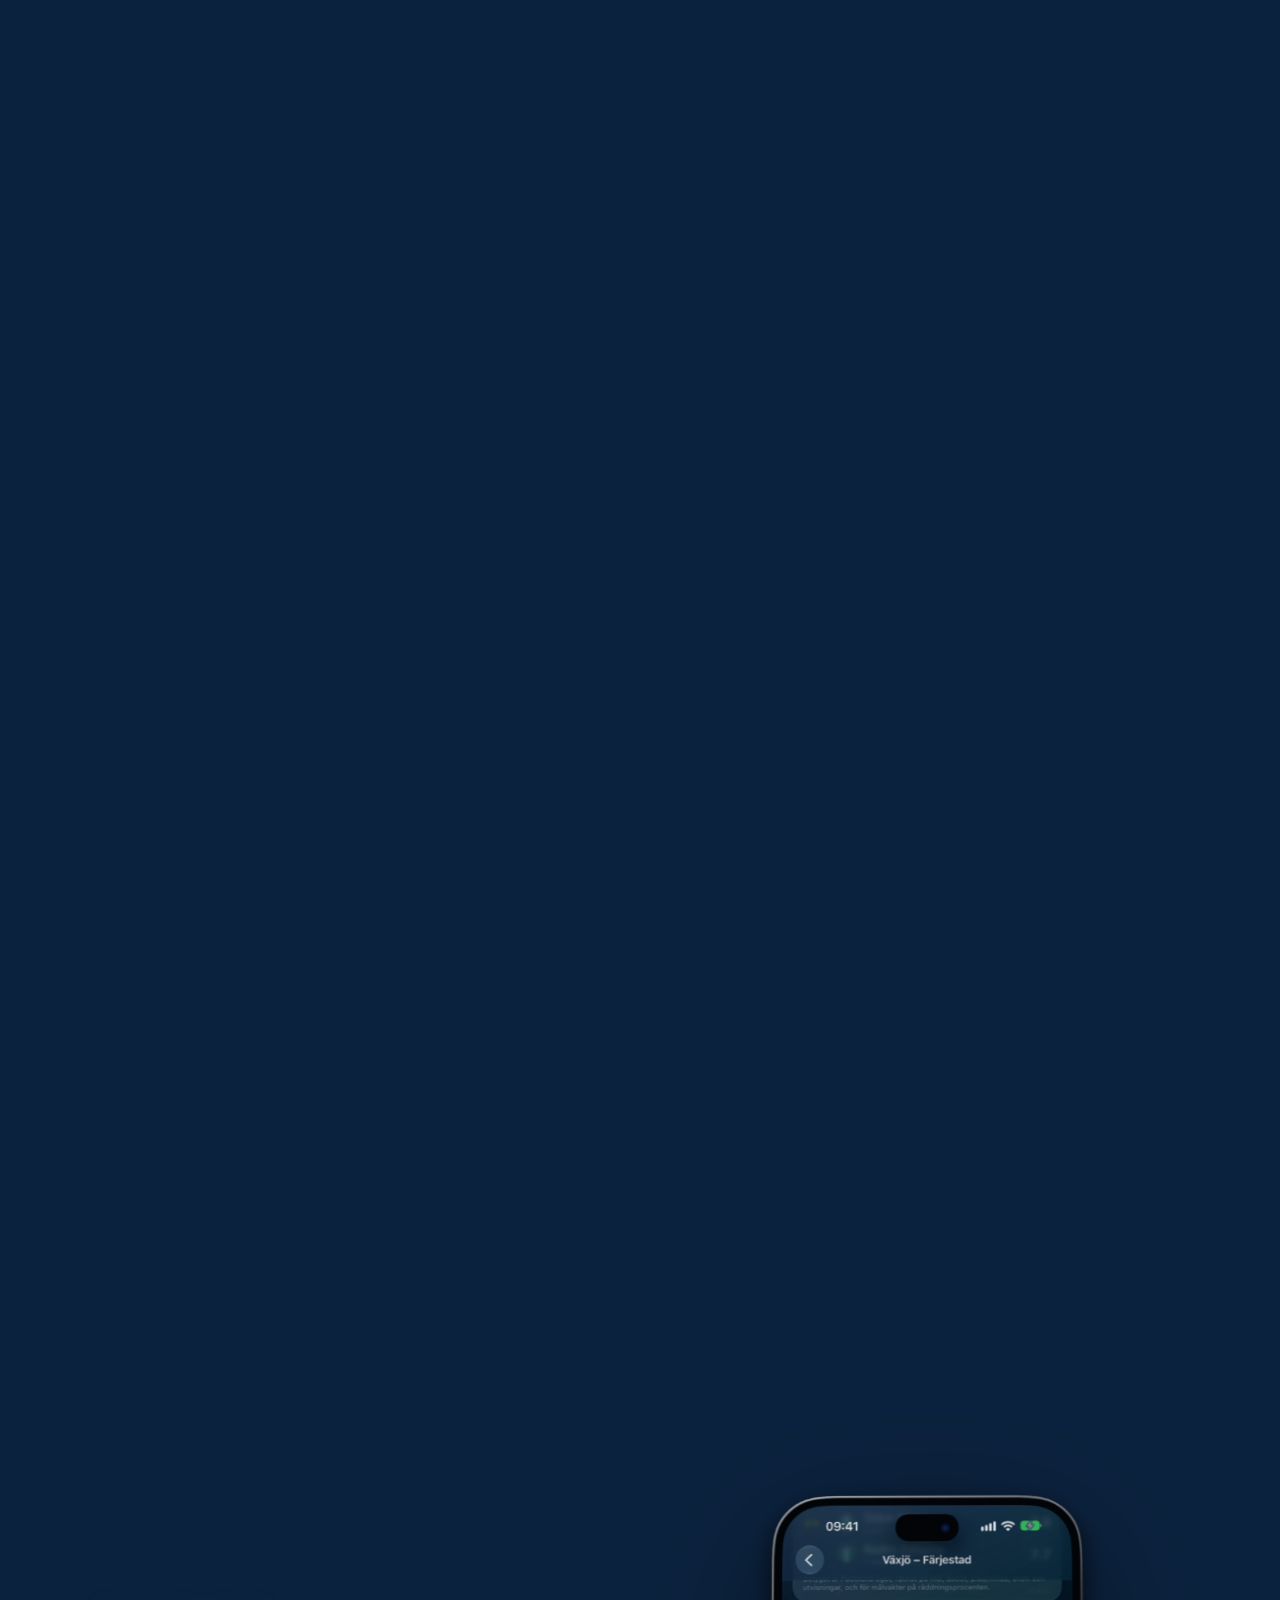
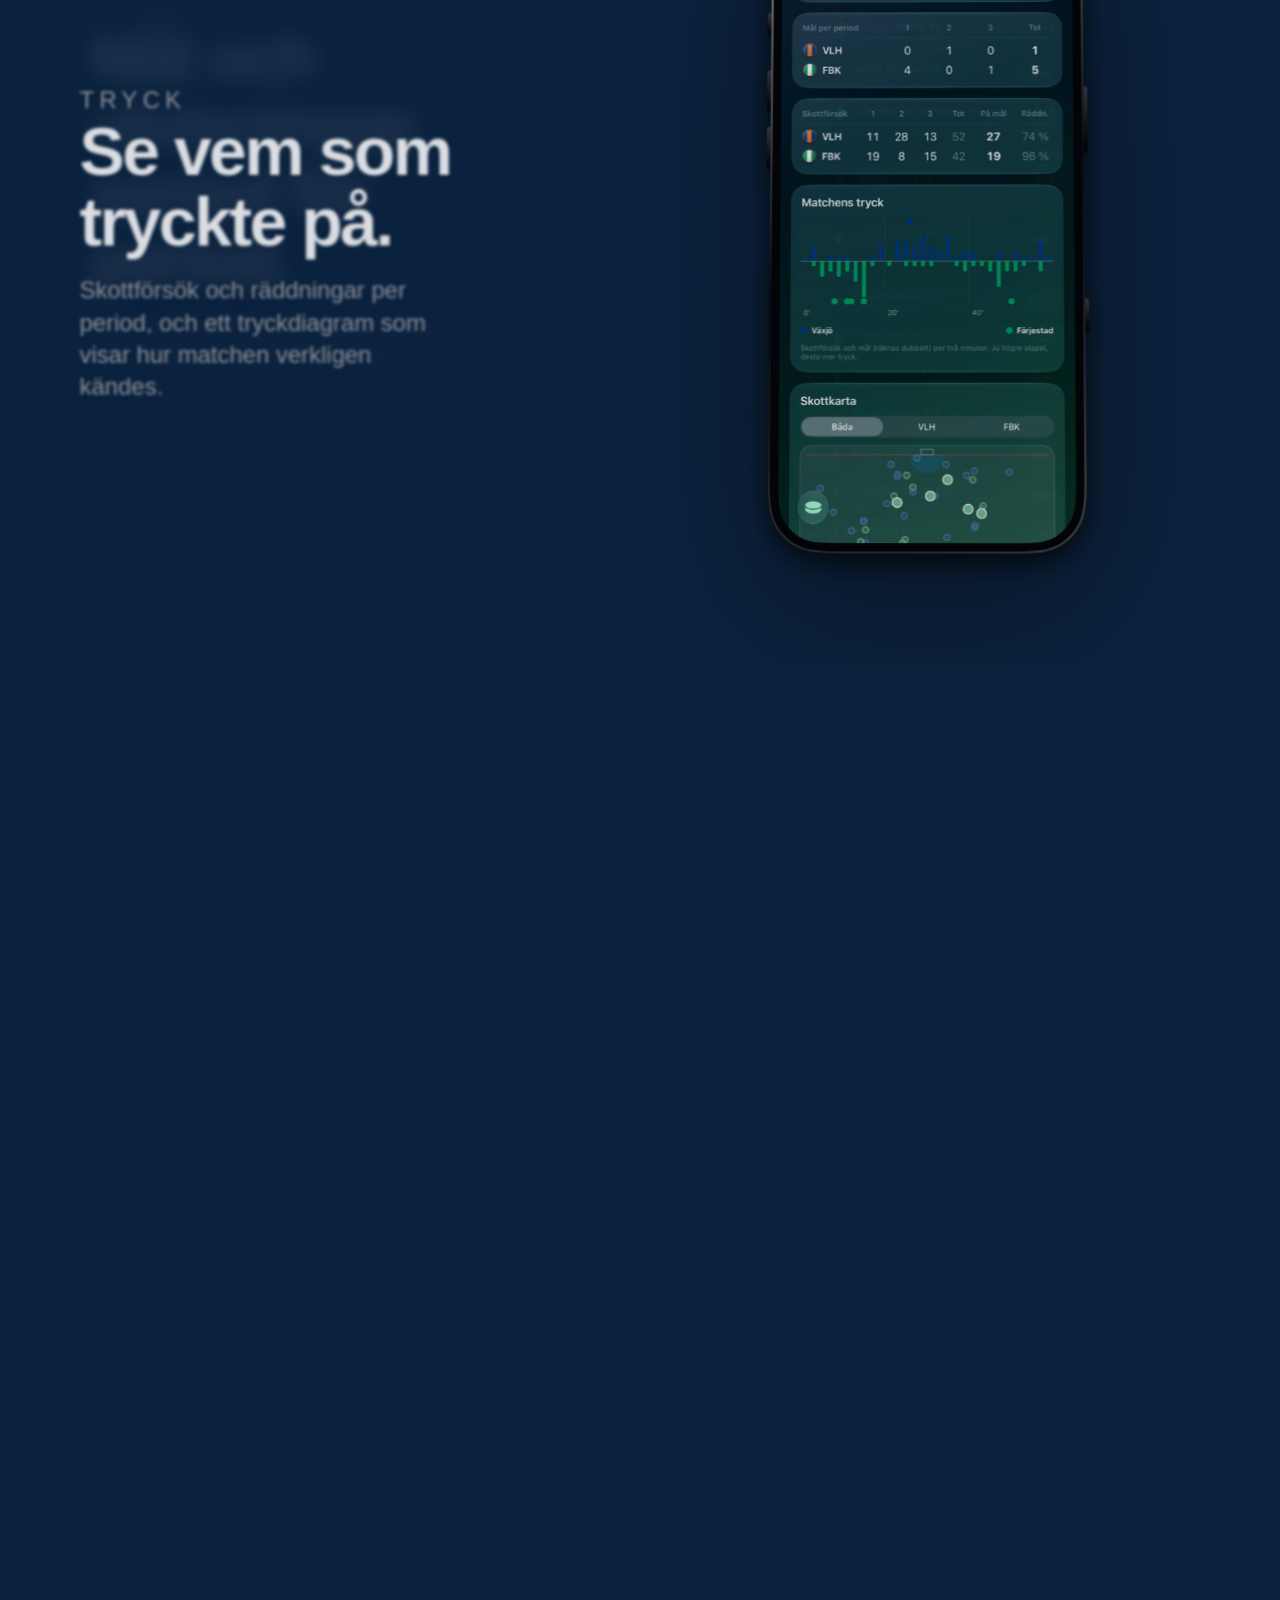
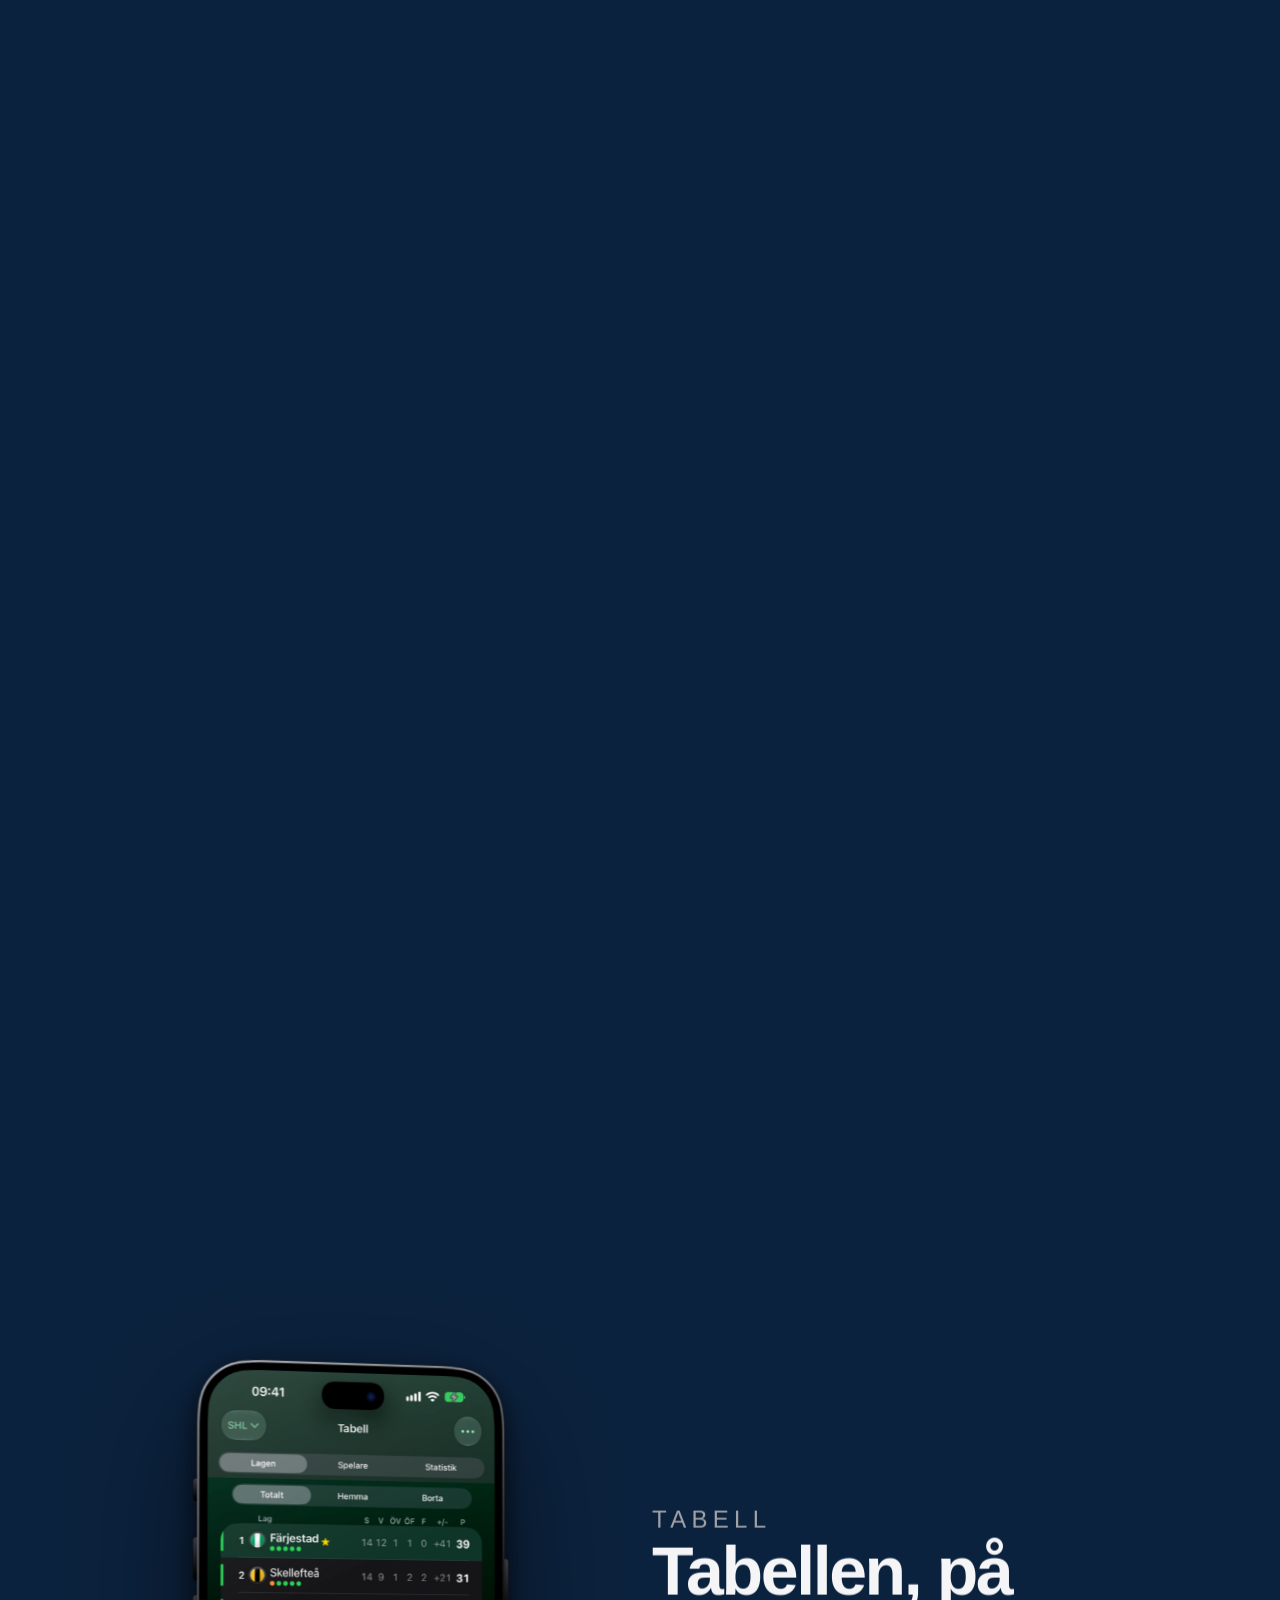
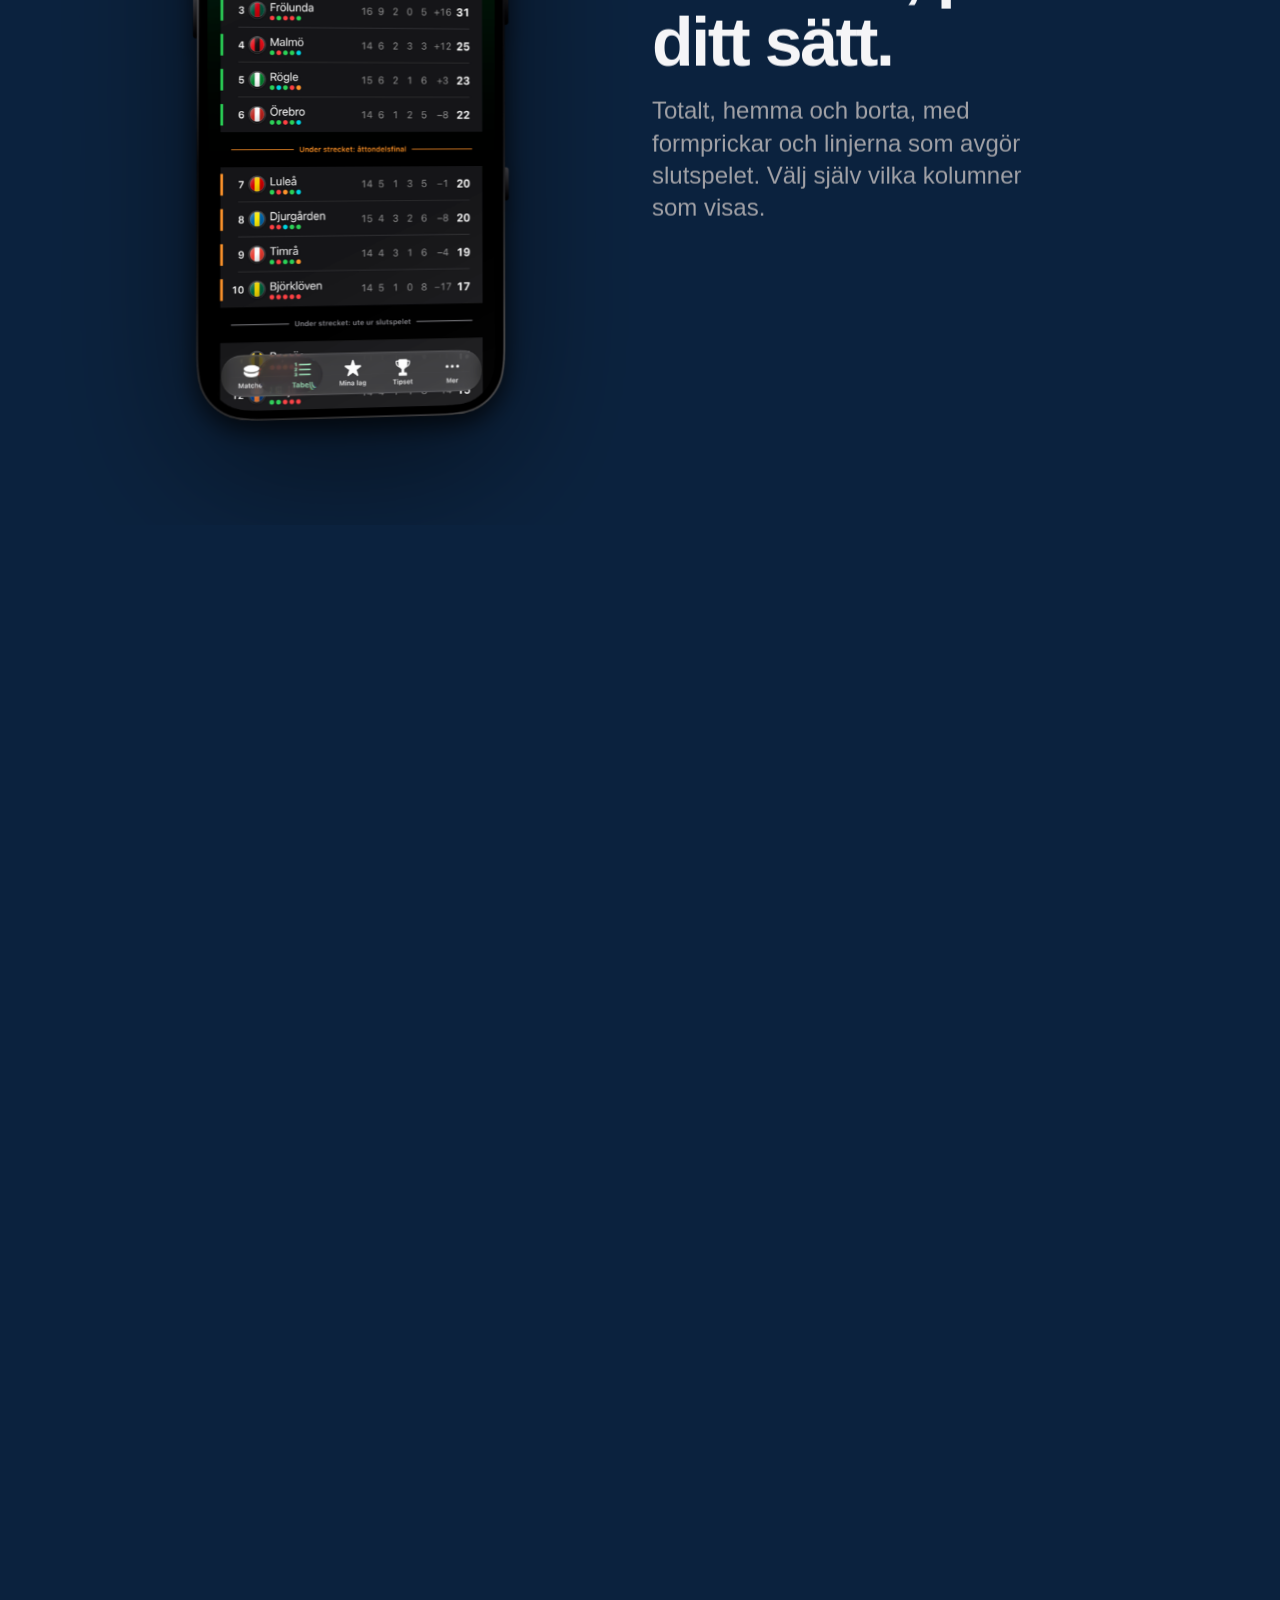
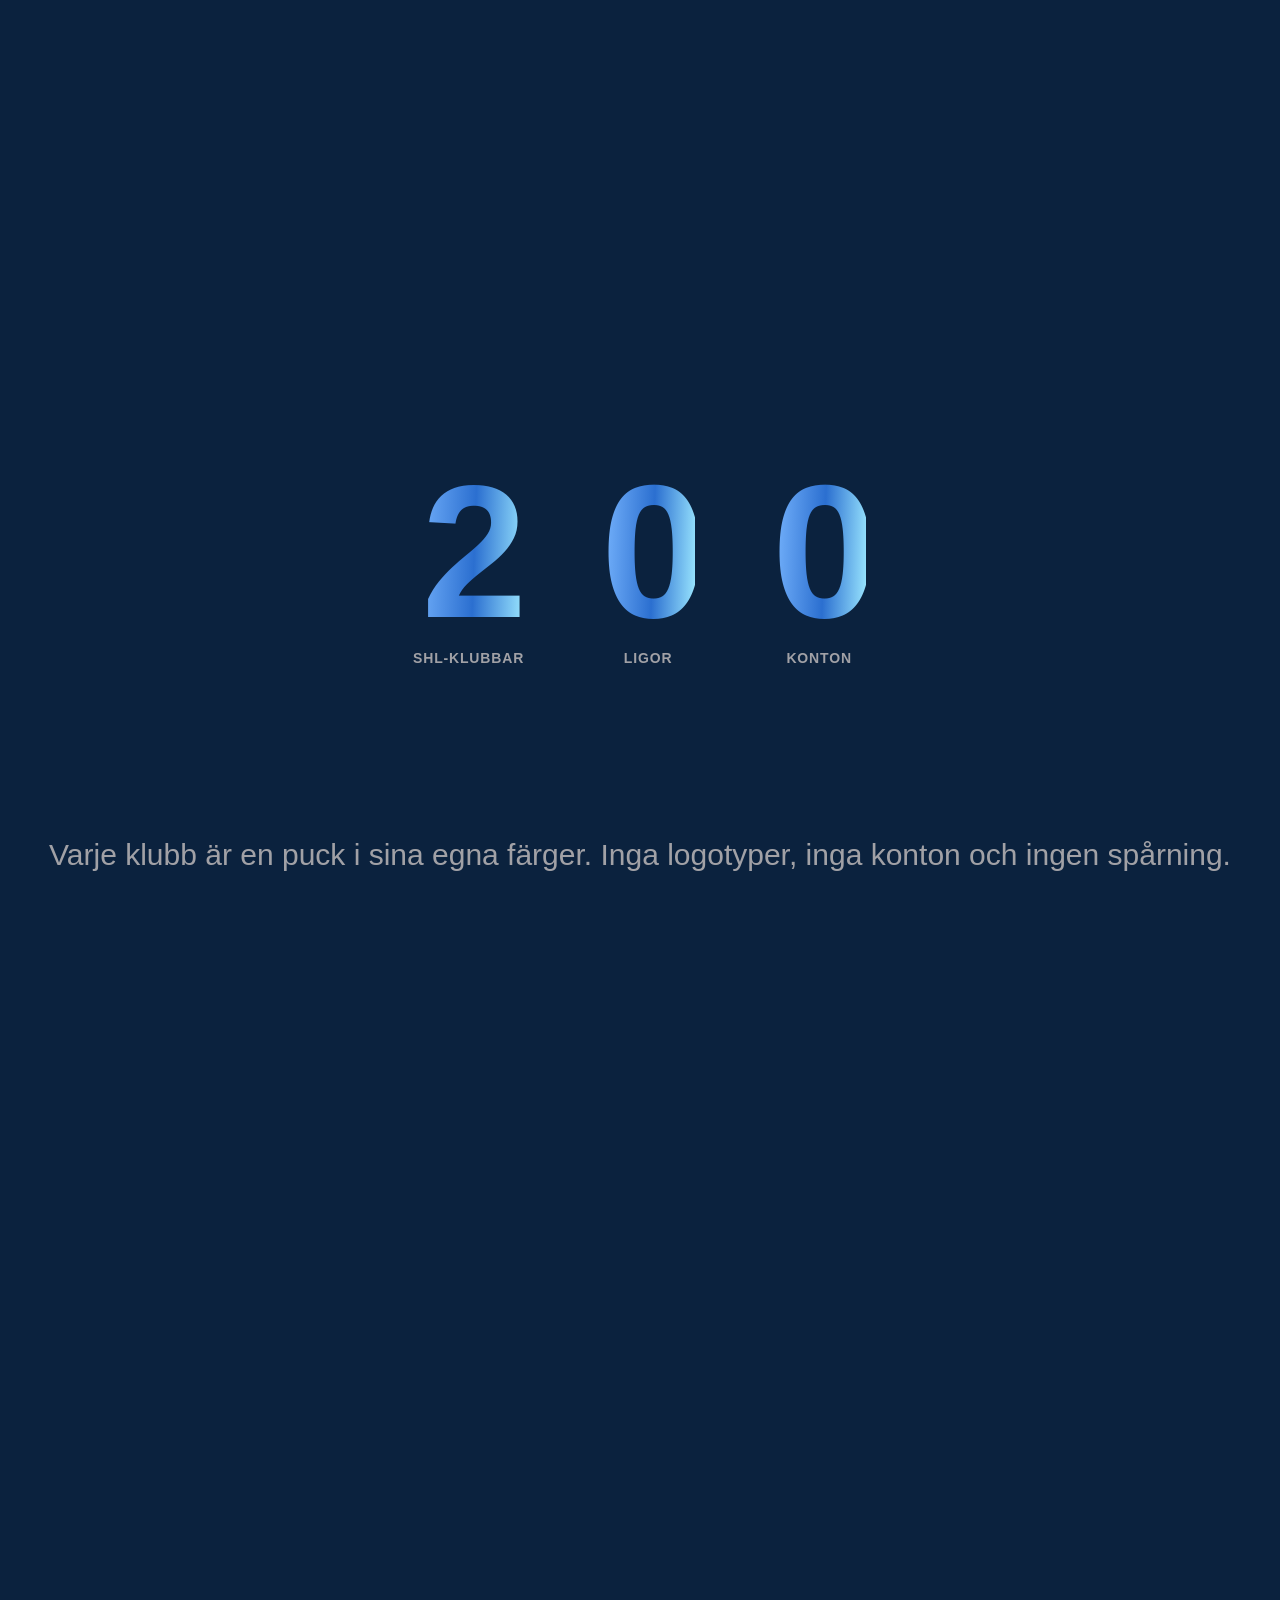
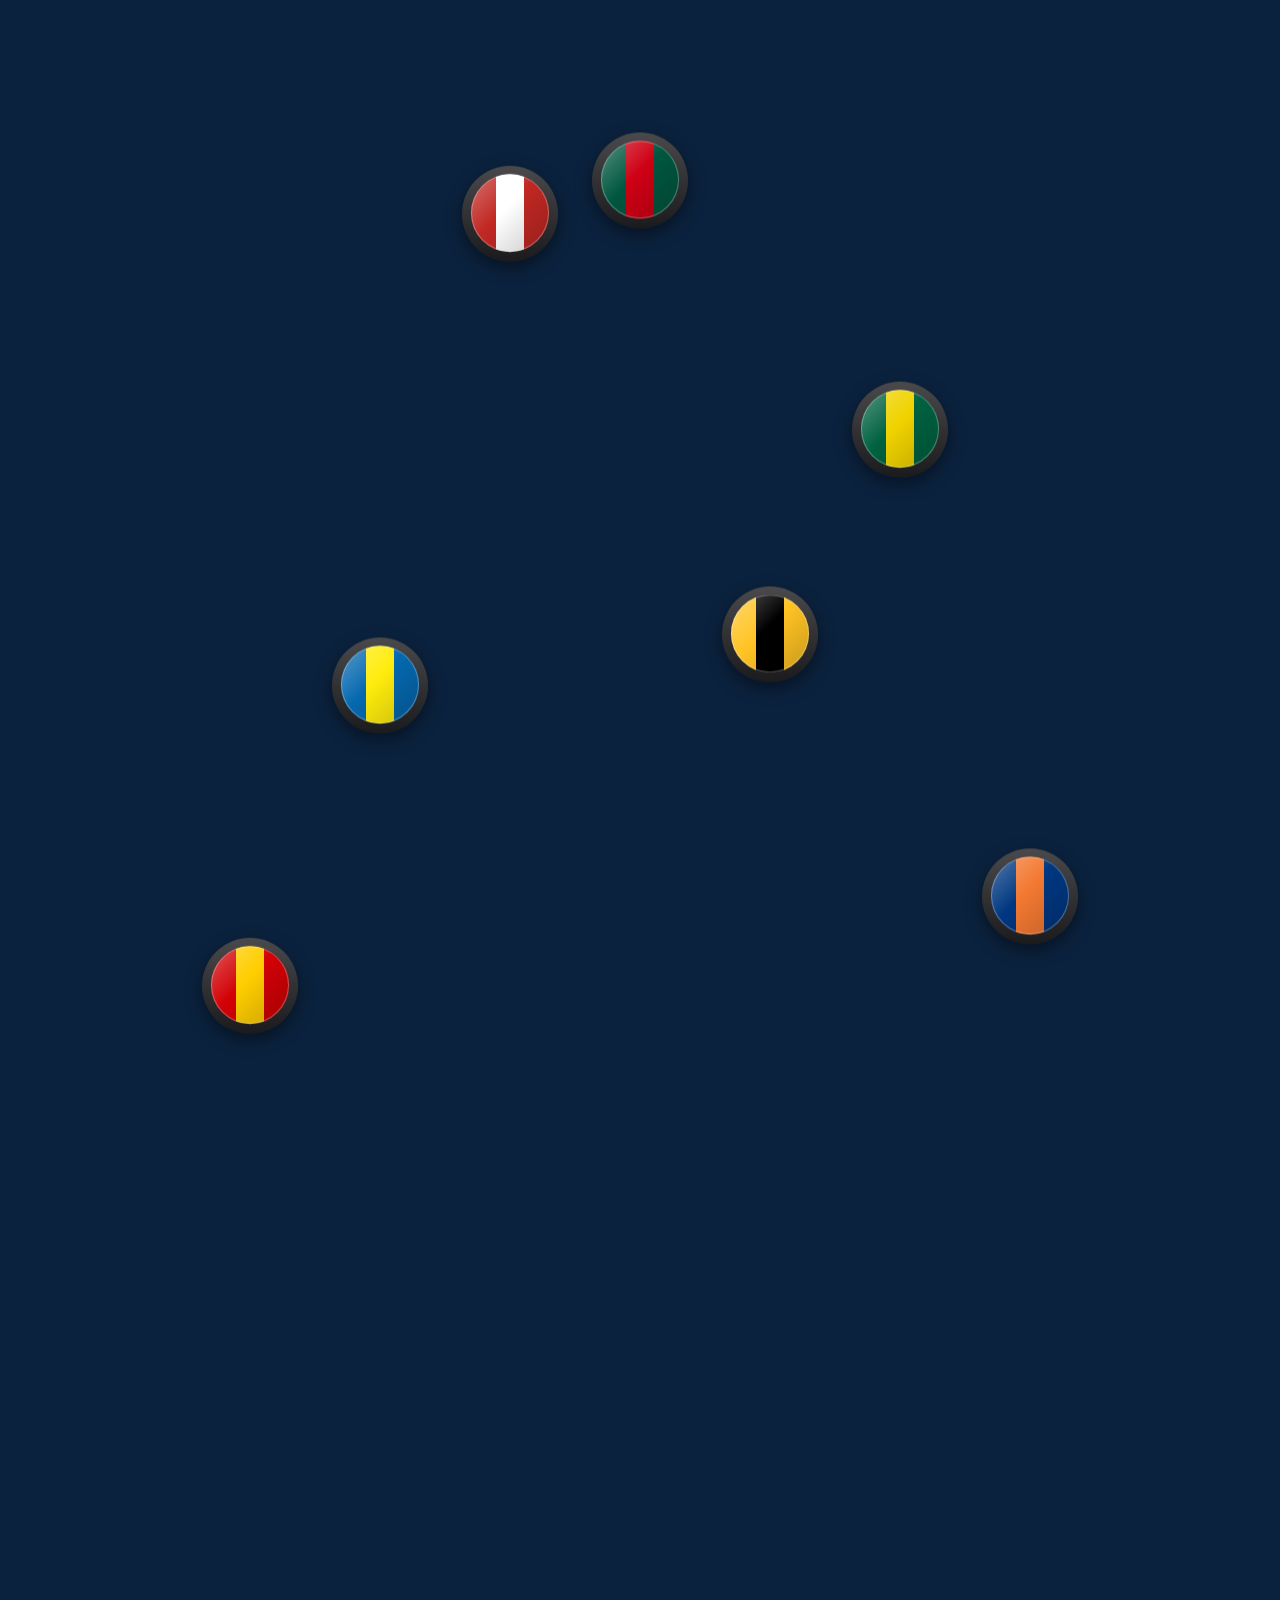
==== commit bfd4efab: "Footer: link to Instagram (@puckkoll) Co-Authored-By: Claude Sonnet 5.5 <noreply@anthropic.com>" ====
--- a/index.html
+++ b/index.html
@@ -115,7 +115,7 @@
   </div>
 </section>
 </main>
-<footer><div class="wrap"><p>&copy; 2026 Anders Johansson. Puckkoll är gjord av <a href="https://github.com/iDrewn">Anders Johansson</a>.</p><p>Puckkoll är en oberoende app och har ingen koppling till SHL, SDHL, något lag eller Apple. Klubbarnas namn och färger tillhör dem; Puckkoll ritar egna märken och har inga officiella logotyper. iPhone, iPhone Duo, Apple Watch och Live Activities är varumärken eller funktioner som tillhör Apple Inc. Skärmbilderna visar appen i Xcodes simulator.</p><p><a href="integritet.html">Integritetspolicy</a> &middot; <a href="privacy.html">Privacy policy (English)</a> &middot; <a href="support.html">Support</a></p></div></footer>
+<footer><div class="wrap"><p>&copy; 2026 Anders Johansson. Puckkoll är gjord av <a href="https://github.com/iDrewn">Anders Johansson</a>.</p><p>Puckkoll är en oberoende app och har ingen koppling till SHL, SDHL, något lag eller Apple. Klubbarnas namn och färger tillhör dem; Puckkoll ritar egna märken och har inga officiella logotyper. iPhone, iPhone Duo, Apple Watch och Live Activities är varumärken eller funktioner som tillhör Apple Inc. Skärmbilderna visar appen i Xcodes simulator.</p><p><a href="integritet.html">Integritetspolicy</a> &middot; <a href="privacy.html">Privacy policy (English)</a> &middot; <a href="support.html">Support</a> &middot; <a href="https://www.instagram.com/puckkoll" rel="noopener">Instagram</a></p></div></footer>
 <script src="motion.js" defer></script>
 </body>
 </html>
--- a/motion.css
+++ b/motion.css
@@ -165,3 +165,6 @@
 :is(html:not(.js), html.reduced) .numbers .sentence { position: static; margin-top: 30px; }
 :is(html:not(.js), html.reduced) .track { flex-wrap: wrap; }
 :is(html:not(.js), html.reduced) .hstage .pin { display: block; }
+
+/* The hero visuals sit on top of the hero copy; let clicks fall through to the buttons */
+.fan, .hero-tag { pointer-events: none; }
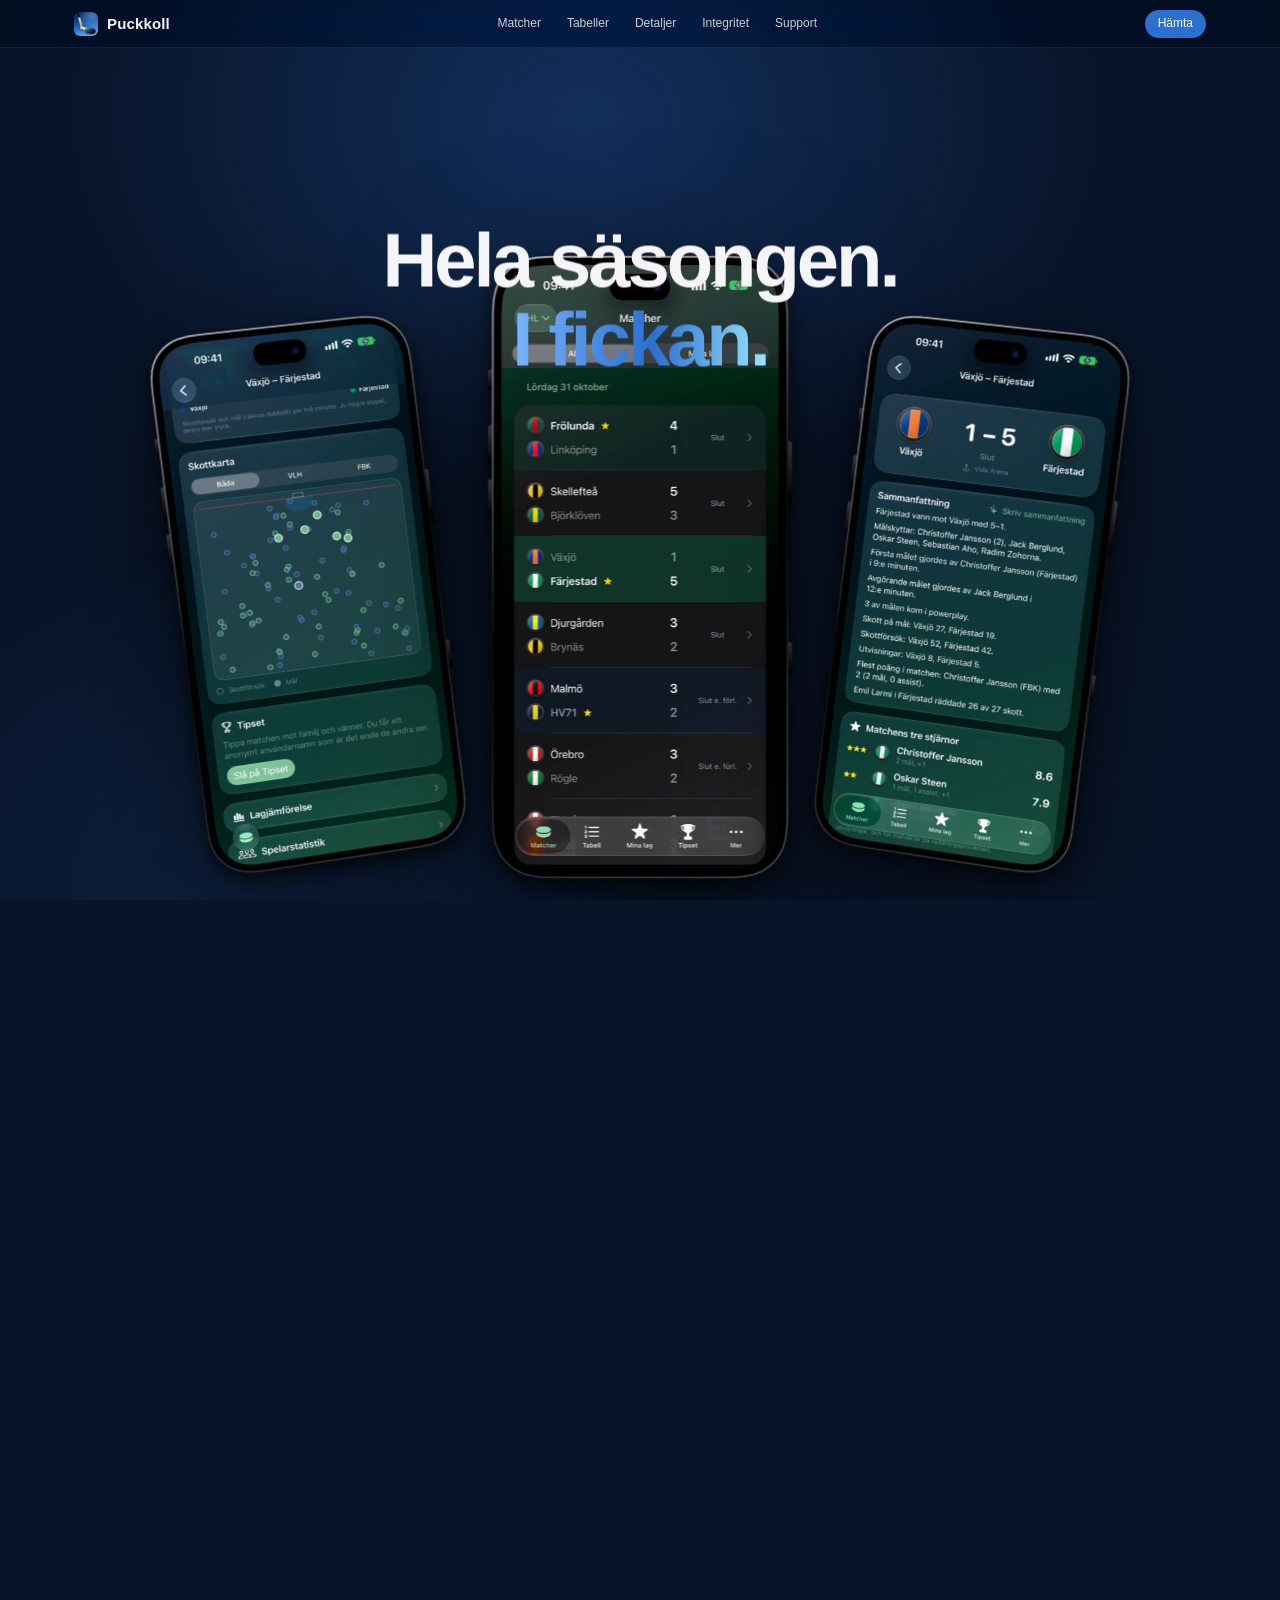
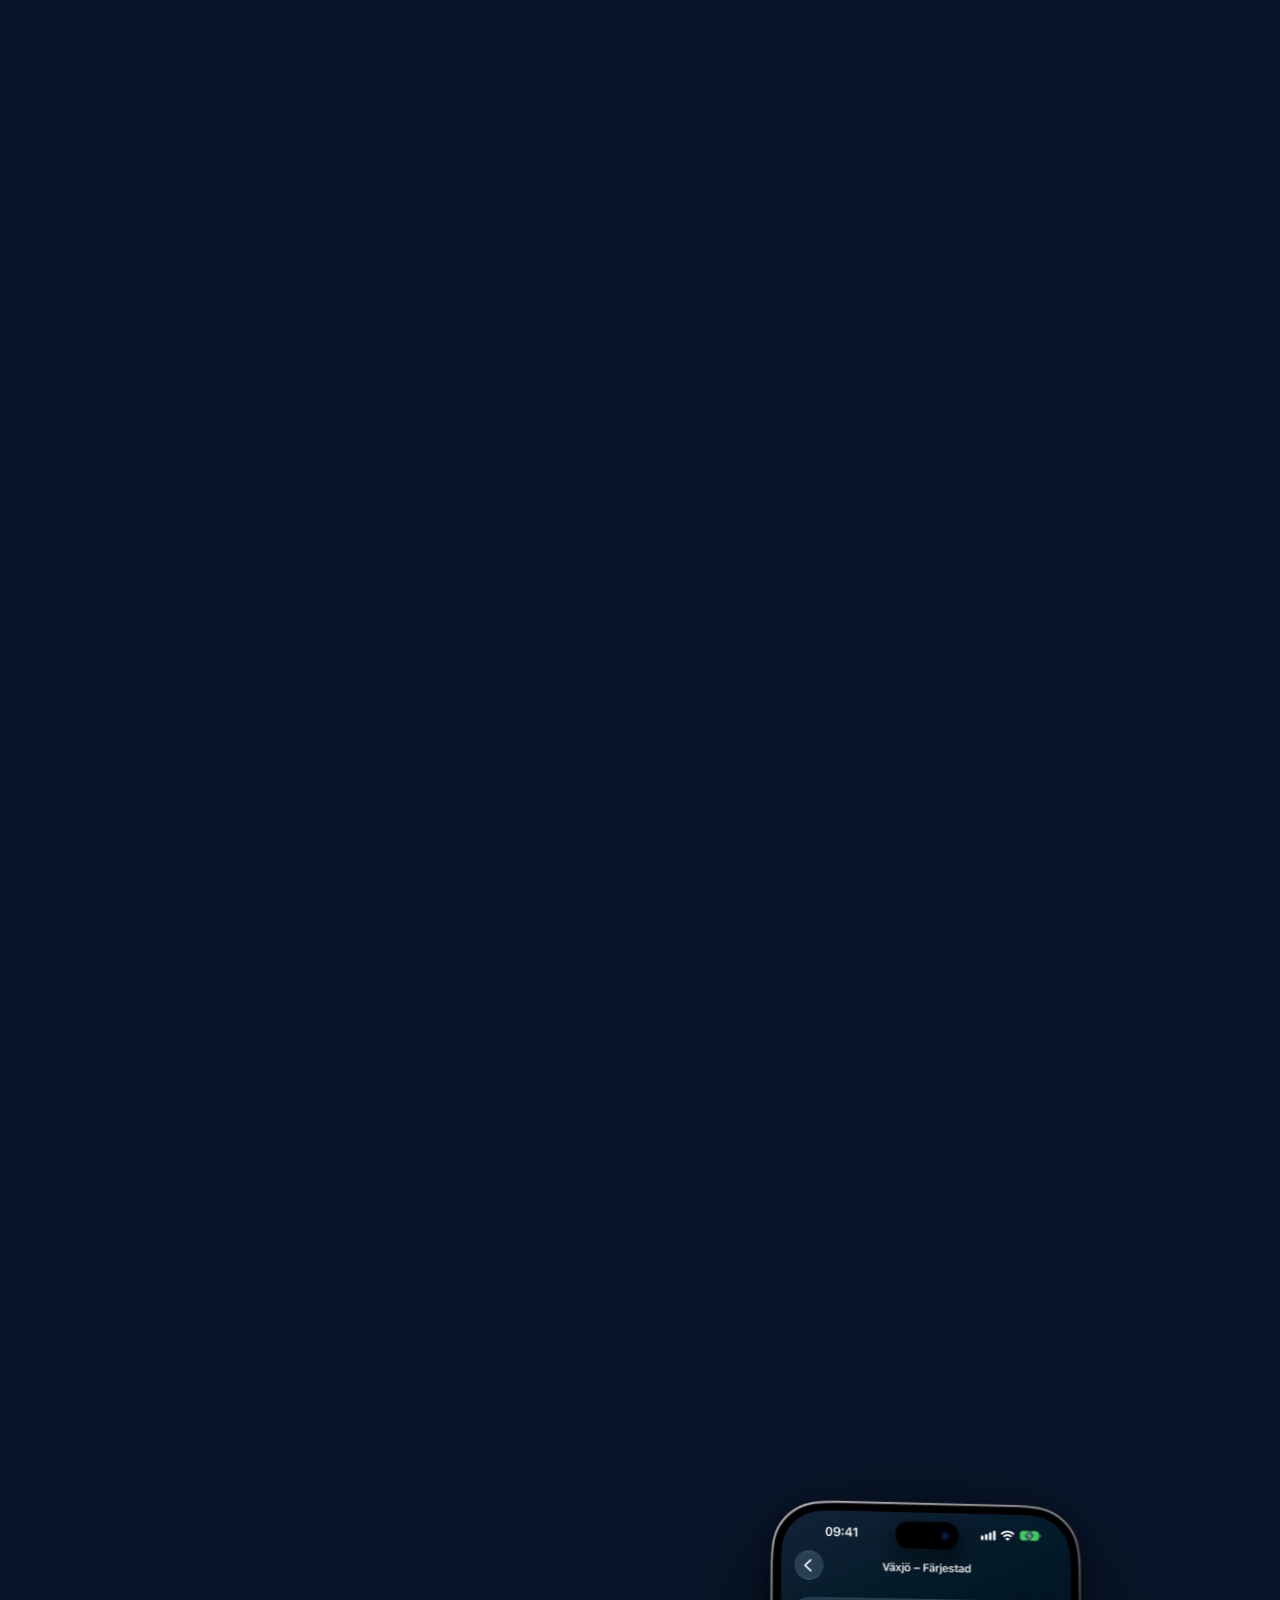
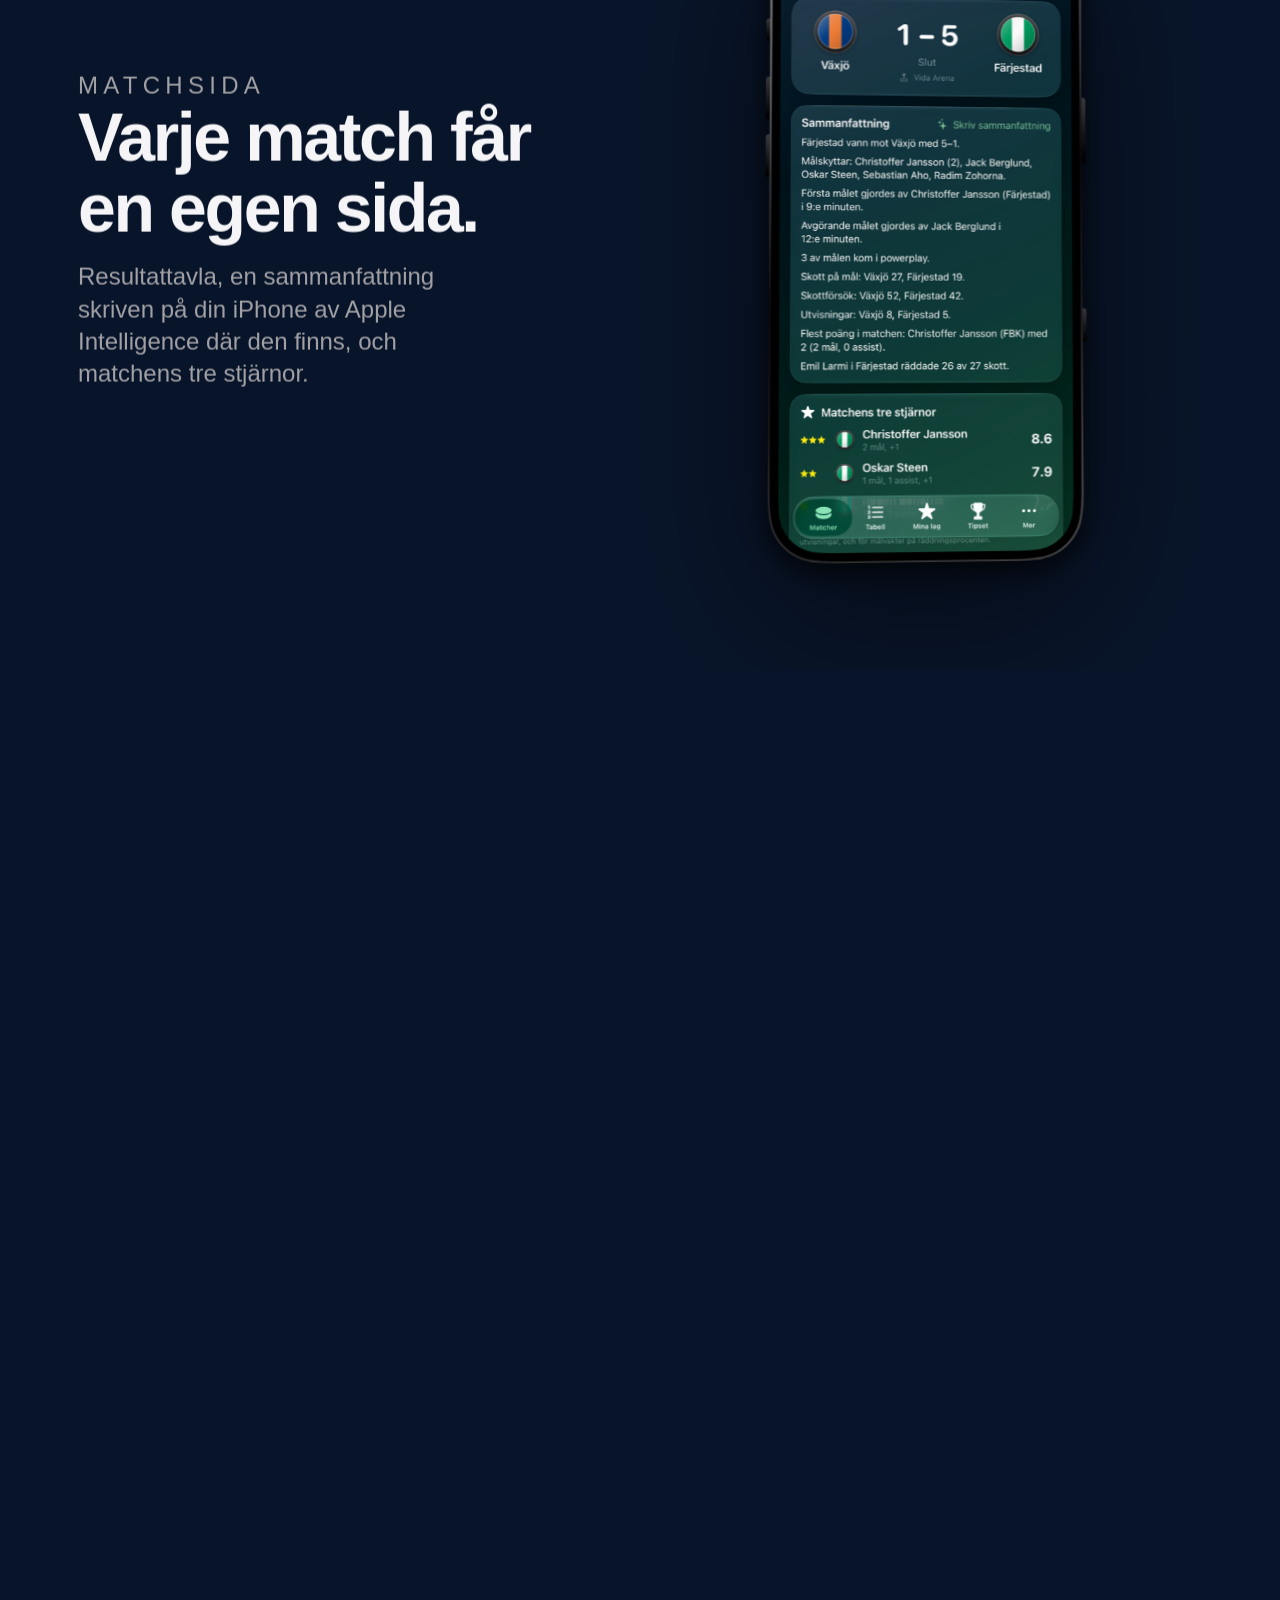
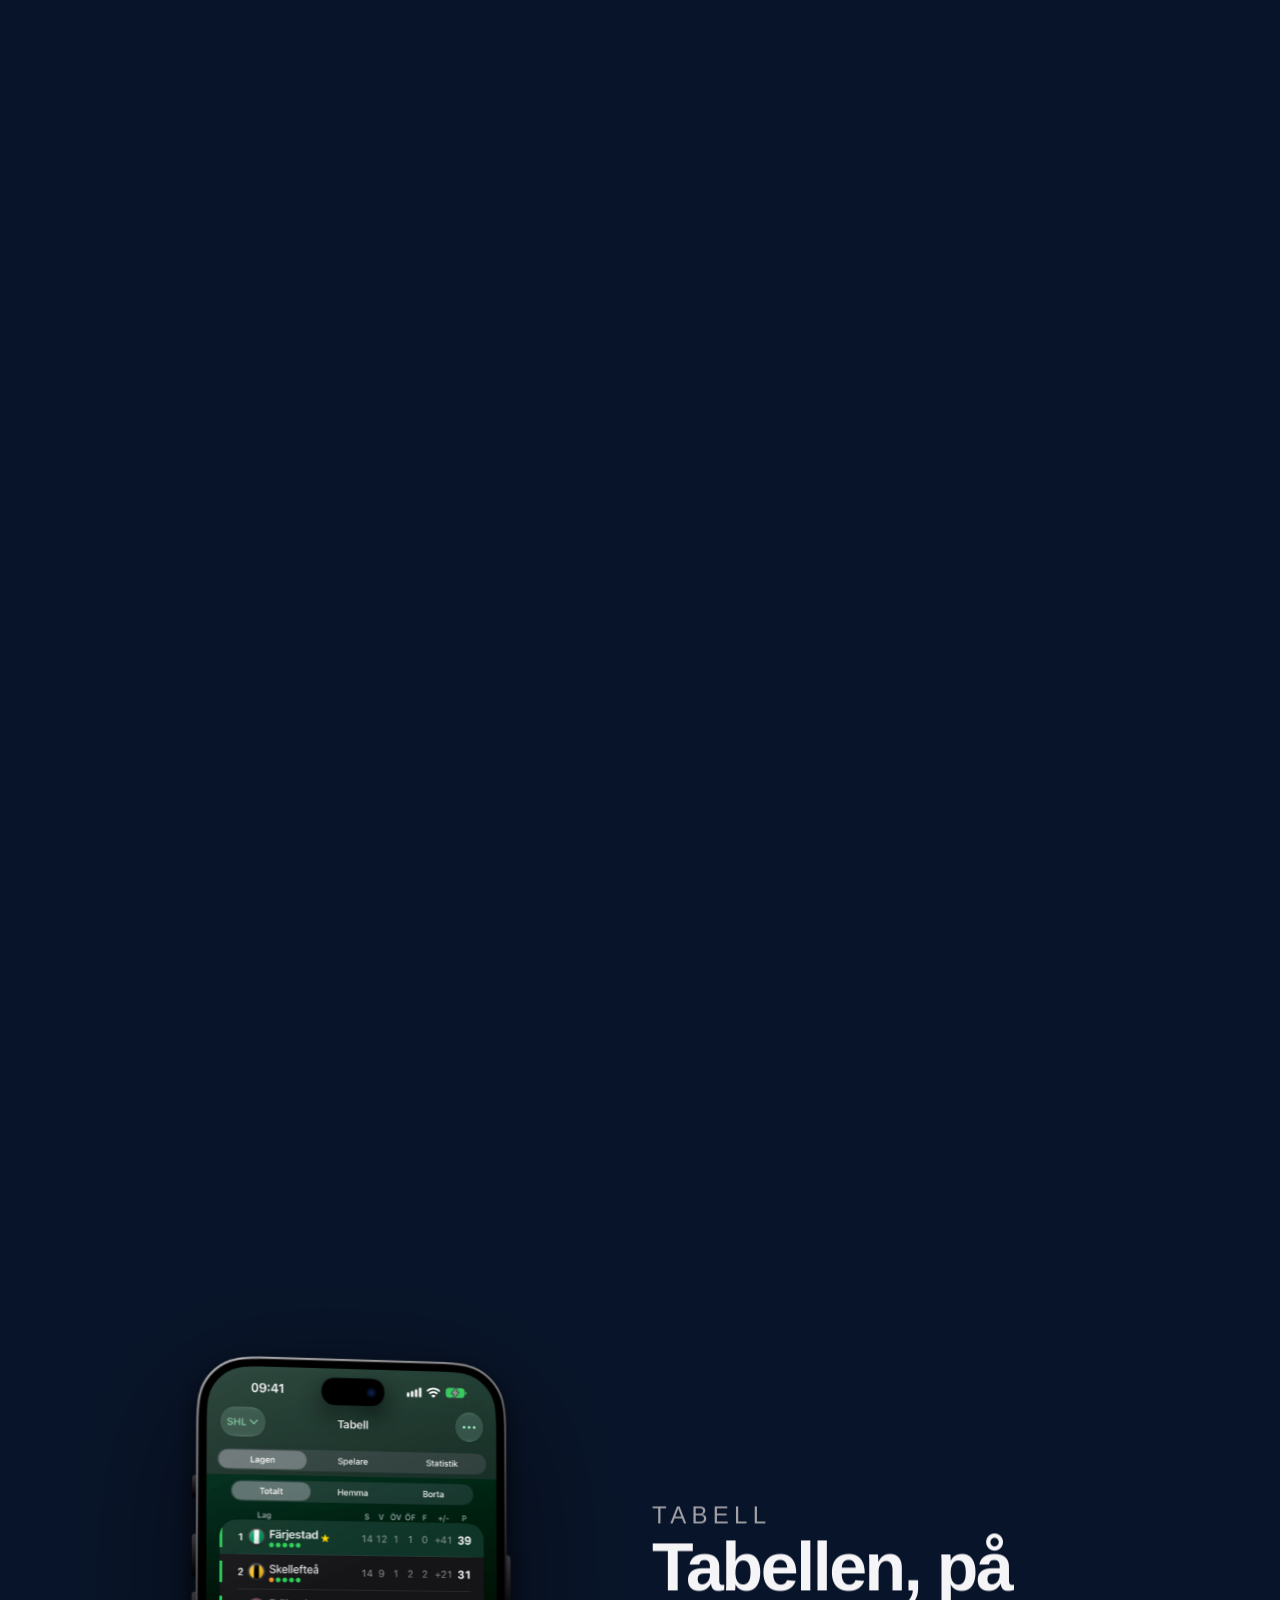
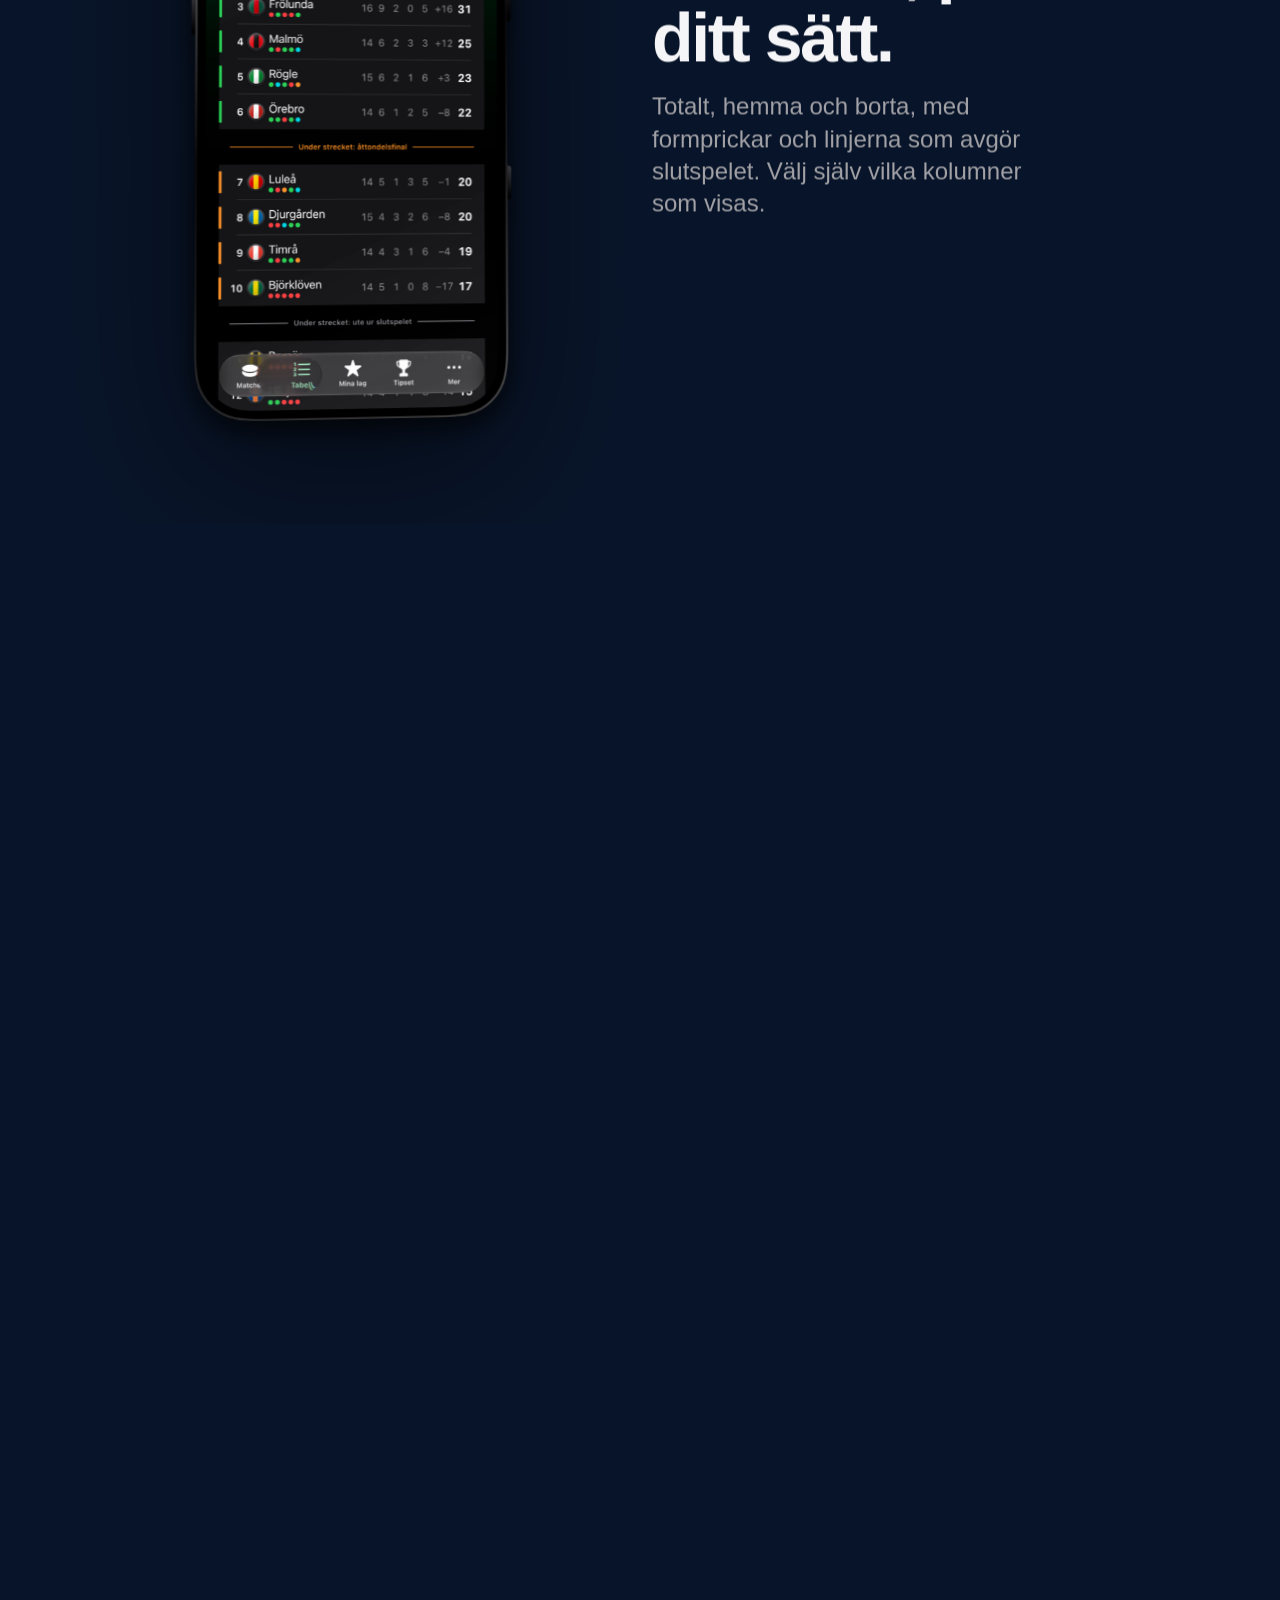
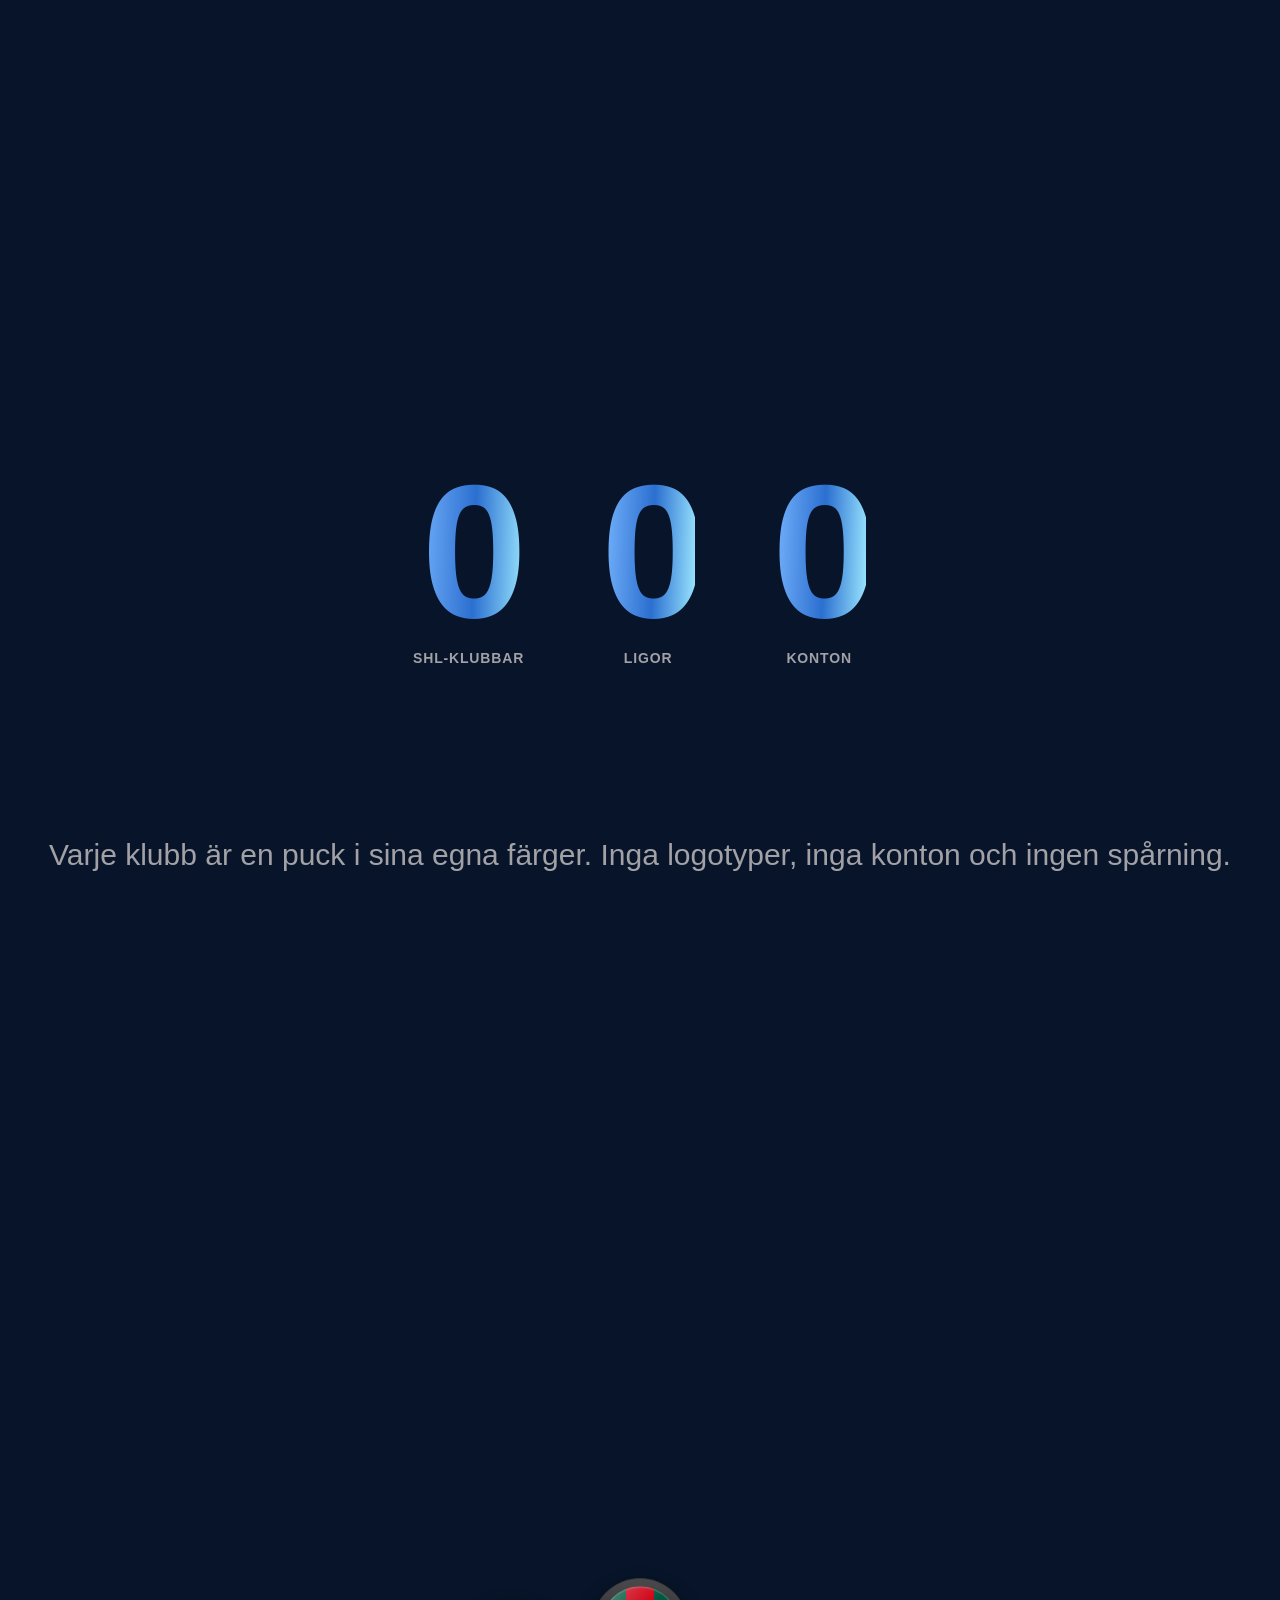
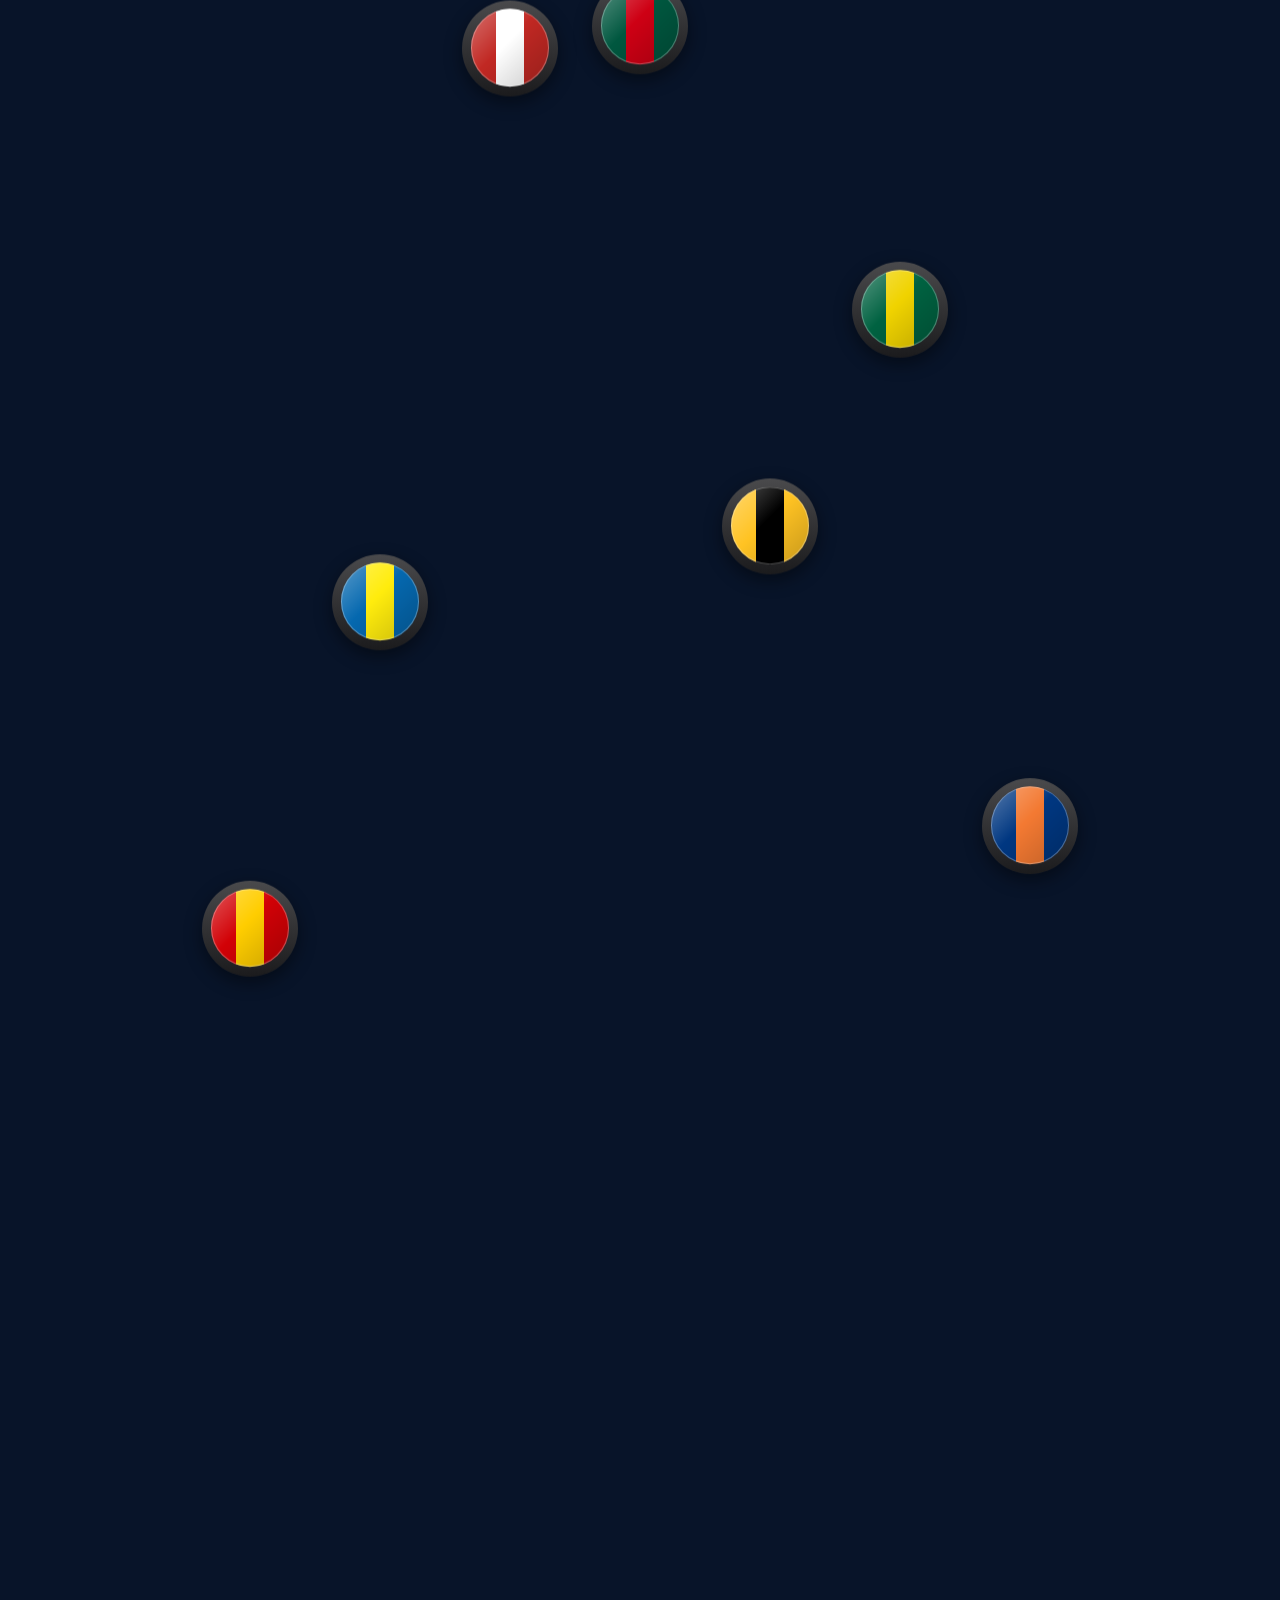
==== commit 5591186f: "Site: Puckkoll is now on iPad (iPhone and iPad in the texts, a section with an iPad screenshot) Co-A" ====
--- a/index.html
+++ b/index.html
@@ -4,12 +4,12 @@
   <meta charset="utf-8">
   <meta name="viewport" content="width=device-width, initial-scale=1, viewport-fit=cover">
   <title>Puckkoll – följ ditt hockeylag i SHL, SDHL och HockeyAllsvenskan</title>
-  <meta name="description" content="Puckkoll är en iPhone-app för svensk ishockey: schema, live-resultat, skottkartor, tabeller, målnotiser, Live Activities, en Apple Watch-app och Tipset. Inga konton, ingen reklam, ingen spårning.">
+  <meta name="description" content="Puckkoll är en app för iPhone och iPad för svensk ishockey: schema, live-resultat, skottkartor, tabeller, målnotiser, Live Activities, en Apple Watch-app och Tipset. Inga konton, ingen reklam, ingen spårning.">
   <meta name="theme-color" content="#060b17">
   <link rel="icon" type="image/png" href="assets/favicon.png">
   <link rel="apple-touch-icon" href="assets/apple-touch-icon.png">
   <meta property="og:title" content="Puckkoll">
-  <meta property="og:description" content="Följ ditt hockeylag i SHL, SDHL och HockeyAllsvenskan: mål, tabeller, skottkartor och Tipset för iPhone. Inga konton, ingen spårning.">
+  <meta property="og:description" content="Följ ditt hockeylag i SHL, SDHL och HockeyAllsvenskan: mål, tabeller, skottkartor och Tipset för iPhone och iPad. Inga konton, ingen spårning.">
   <meta property="og:type" content="website">
   <meta property="og:url" content="https://idrewn.github.io/puckkoll-site/">
   <meta property="og:image" content="https://idrewn.github.io/puckkoll-site/assets/og.jpg">
@@ -29,7 +29,7 @@
     <div class="hero-copy" data-beat="-1,-0.5,0.2,0.46" data-travel="-110">
       <p class="eyebrow">SHL · SDHL · HockeyAllsvenskan</p>
       <h1>Puckkoll.<br><span class="grad">Varje byte. Varje skott.</span></h1>
-      <p class="lead">Ditt lag på iPhone, Apple Watch och låsskärmen. Live-resultat, skottkartor och en notis när det gäller.</p>
+      <p class="lead">Ditt lag på iPhone, iPad, Apple Watch och låsskärmen. Live-resultat, skottkartor och en notis när det gäller.</p>
       <div class="cta"><a class="pill fill" href="https://apps.apple.com/se/app/puckkoll/id6828416510">Hämta på App Store</a><a class="pill line" href="#matcher">Se hur det funkar</a></div>
     </div>
     <p class="hero-tag" data-beat="0.42,0.62,2,3" data-travel="50">Hela säsongen.<br><span class="grad">I fickan.</span></p>
@@ -105,11 +105,19 @@
     <div class="bento"><div class="tile w4 hot" data-reveal><span class="k">Notiser</span><h3>Målen, i samma stund.</h3><p>Mål, laguppställning, pucksläpp, periodvila och slutsignal, lag för lag. En Live Activity håller resultatet på låsskärmen, och en widget och en Apple Watch-app visar nästa match.</p></div><div class="tile " data-reveal><span class="k">Tipset</span><h3>Tippa med vänner.</h3><p>Tippa varje match, gå med i en grupp med en kod och följ tabellen för säsongen och veckan under påhittade smeknamn. Avstängt tills du slår på det.</p></div><div class="tile " data-reveal><span class="k">Spelare</span><h3>Följ en spelare.</h3><p>Få en notis för mål, assist och utvisningar.</p></div><div class="tile " data-reveal><span class="k">Spoilers</span><h3>Spoilerfritt läge.</h3><p>Dölj resultaten tills du trycker, och fördröj notiserna 30 sekunder om du ser matchen på tv.</p></div><div class="tile " data-reveal><span class="k">Ligor</span><h3>Tre ligor.</h3><p>SHL, SDHL och HockeyAllsvenskan från menyn överst. Notiser och Tipset finns än så länge för SHL.</p></div><div class="tile w3" data-reveal><span class="k">Duo</span><h3>Gjord för iPhone Duo.</h3><p>Listan på ena skärmen och matchen på den andra, med egen layout runt vecket.</p></div><div class="tile w3" data-reveal><span class="k">Privat</span><h3>Privat på riktigt.</h3><p>Inga konton, ingen reklam och ingen spårning. Servern vet bara det den behöver för att skicka en notis. <a href="integritet.html">Läs integritetspolicyn</a>.</p></div></div>
   </div>
 </section>
+<section class="block center" id="ipad" data-bg="#0a1226" data-glow="43,111,208">
+  <div class="wrap">
+    <p class="eyebrow" data-reveal>iPad</p>
+    <h2 data-reveal>Nu också på iPad.</h2>
+    <p class="lead" data-reveal>Listan med matcher på ena sidan och hela matchen på den andra: sammanfattning, tre stjärnor, skott och tryck.</p>
+    <img src="assets/ipad-match.png" alt="Puckkoll på iPad: matchlistan till vänster och en avslutad match med sammanfattning och matchens tre stjärnor till höger" width="1800" height="1251" loading="lazy" style="display:block;margin:48px auto 0;width:100%;max-width:960px;height:auto;border-radius:28px;box-shadow:0 30px 80px rgba(0,0,0,.45)" data-reveal>
+  </div>
+</section>
 <section class="cta-block" id="get" data-bg="#060b17" data-glow="43,111,208">
   <div class="wrap">
     <img class="icon" src="assets/icon.png" alt="Puckkoll app icon" width="132" height="132" data-reveal>
     <h2 data-reveal>Skaffa Puckkoll.</h2>
-    <p class="lead" data-reveal>Nu på App Store. För iPhone med iOS 26 eller senare, på svenska och engelska.</p>
+    <p class="lead" data-reveal>Nu på App Store. För iPhone och iPad med iOS 26 eller senare, på svenska och engelska.</p>
     <div class="cta" data-reveal><a class="pill fill" href="https://apps.apple.com/se/app/puckkoll/id6828416510">Hämta på App Store</a><a class="pill line" href="support.html">Support</a></div>
     
   </div>
